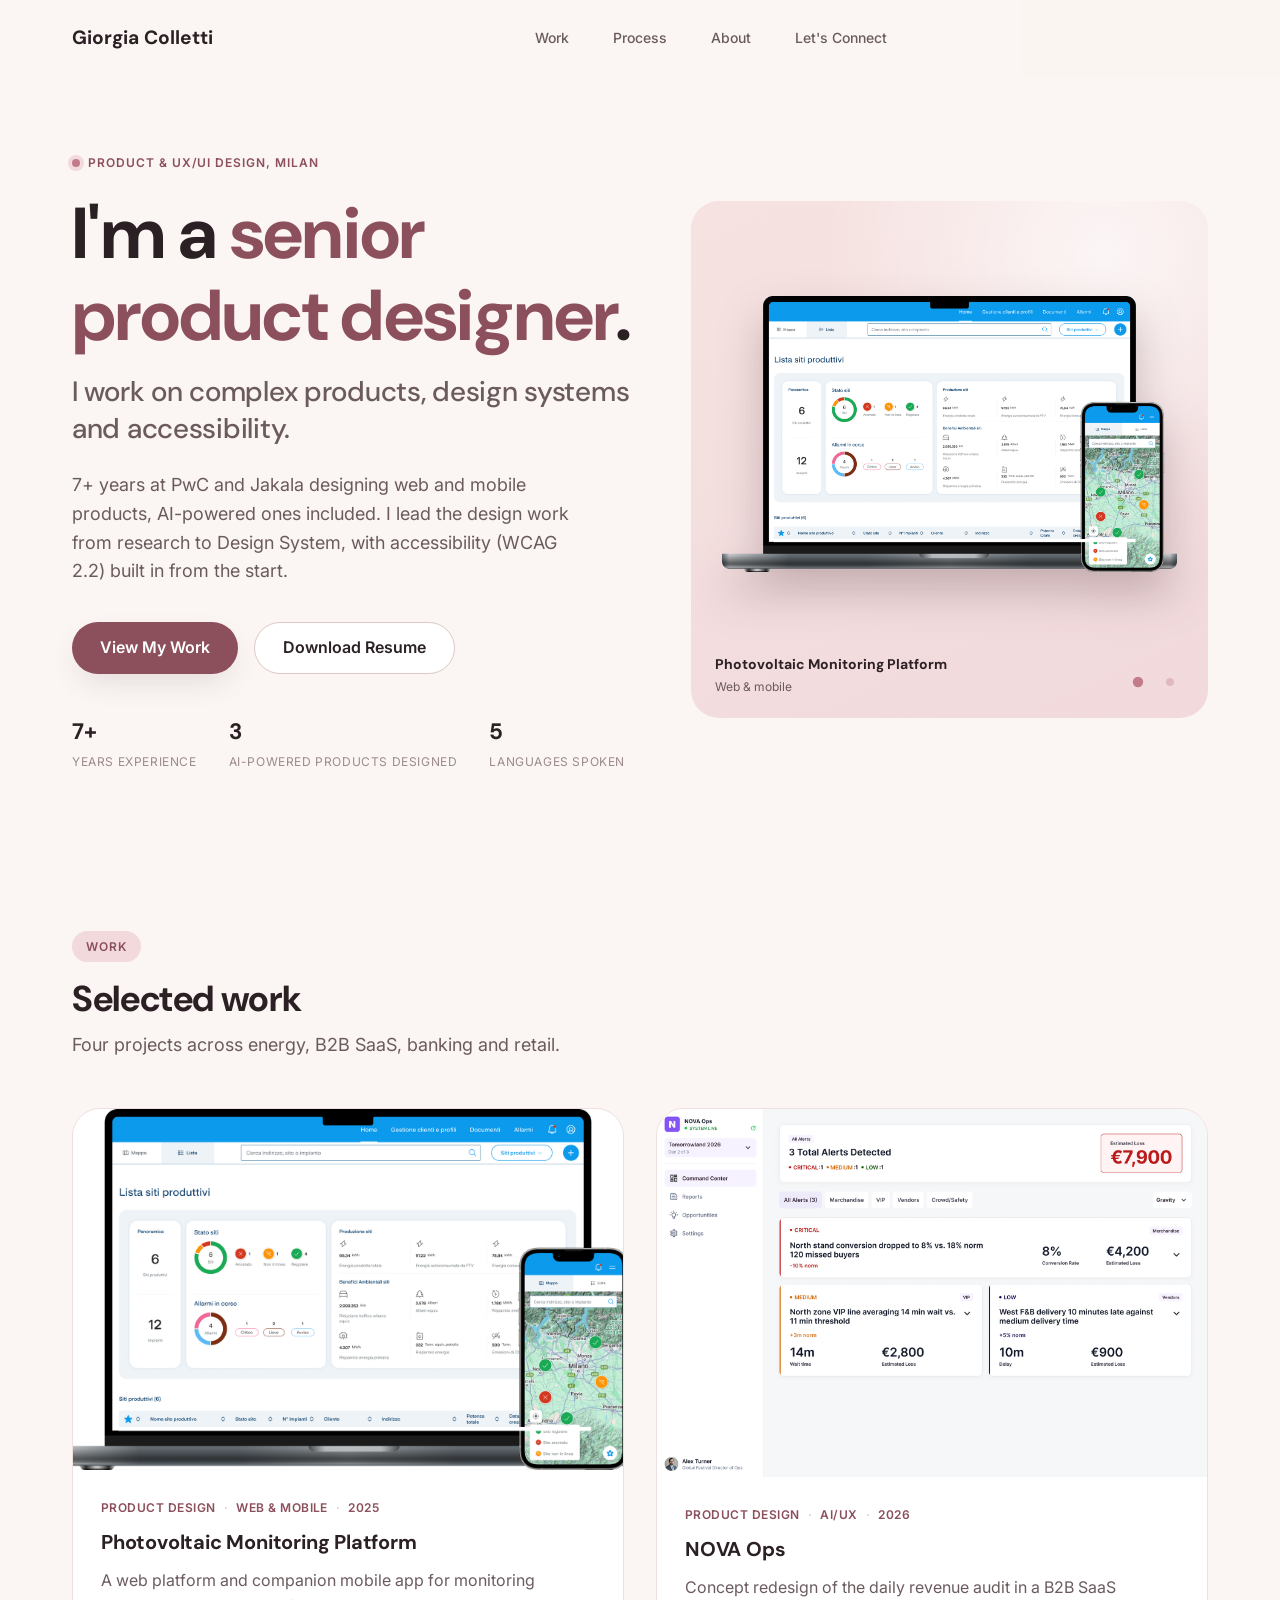
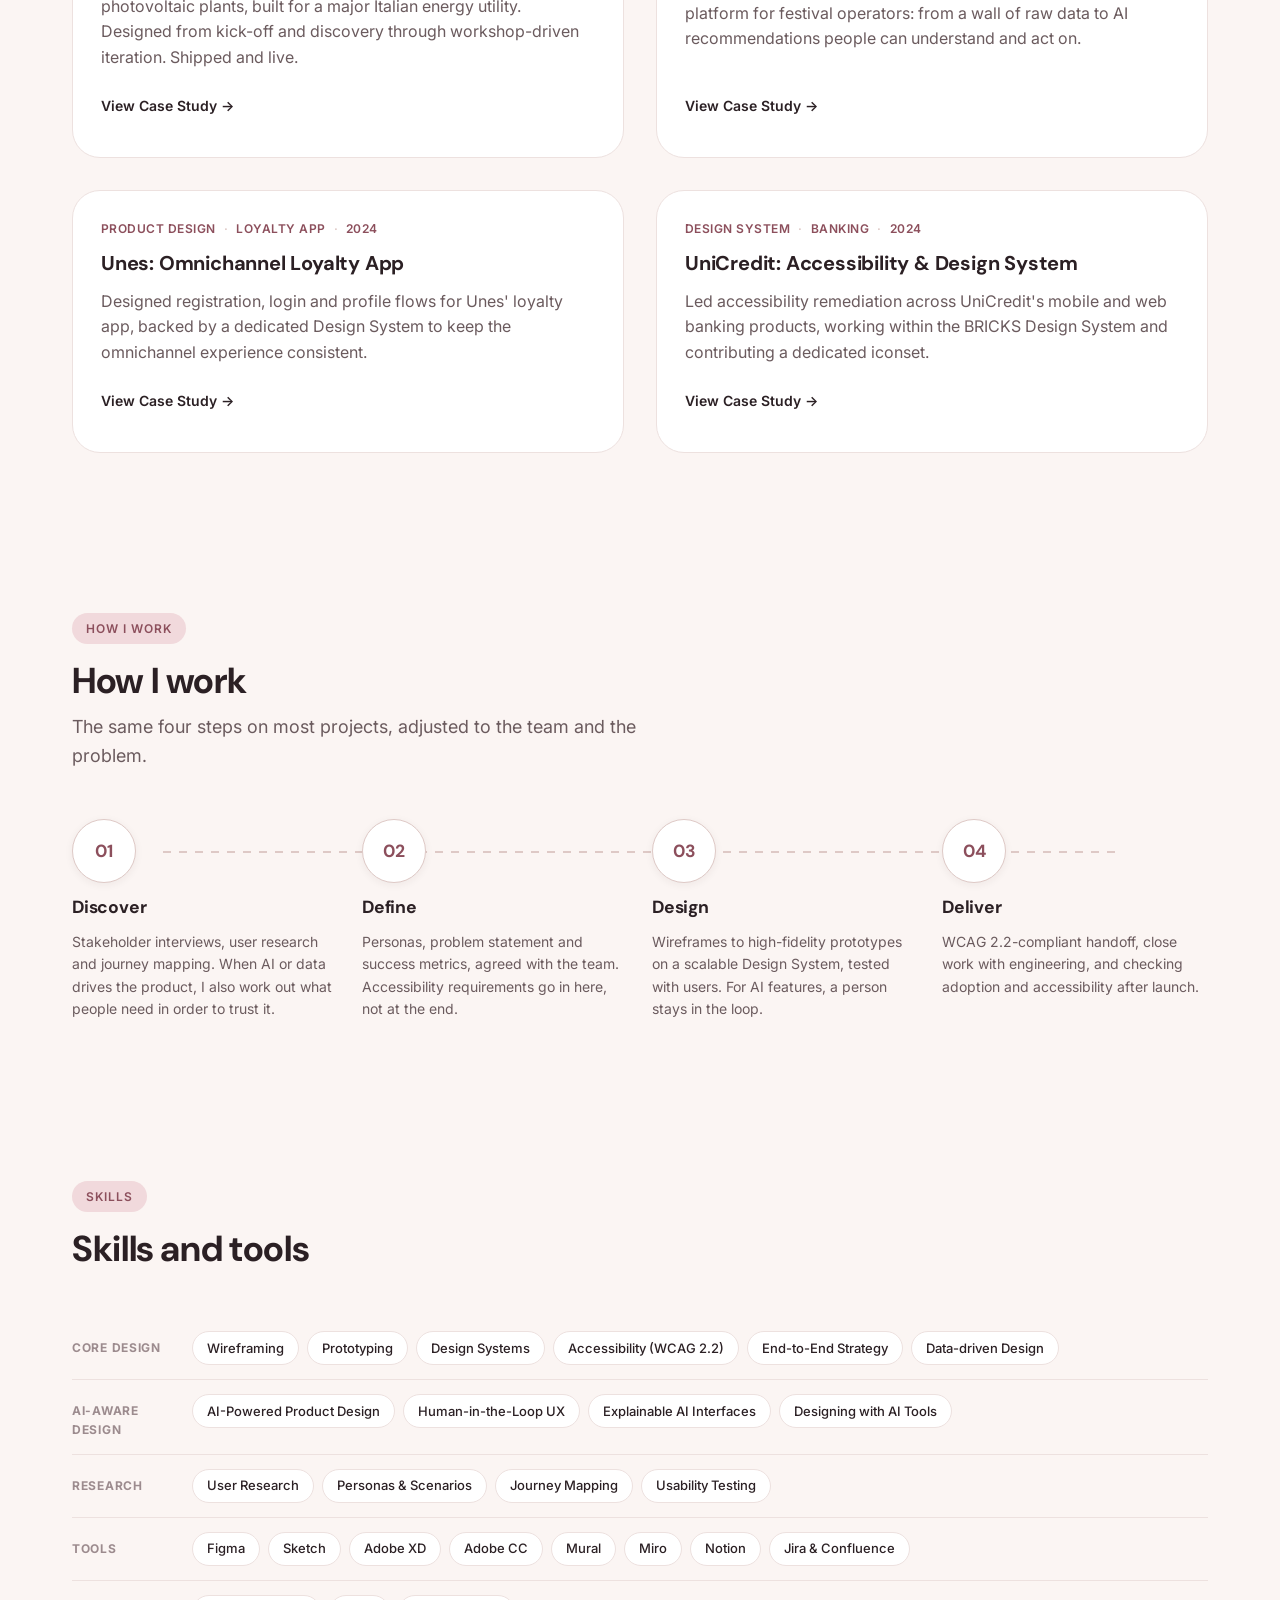
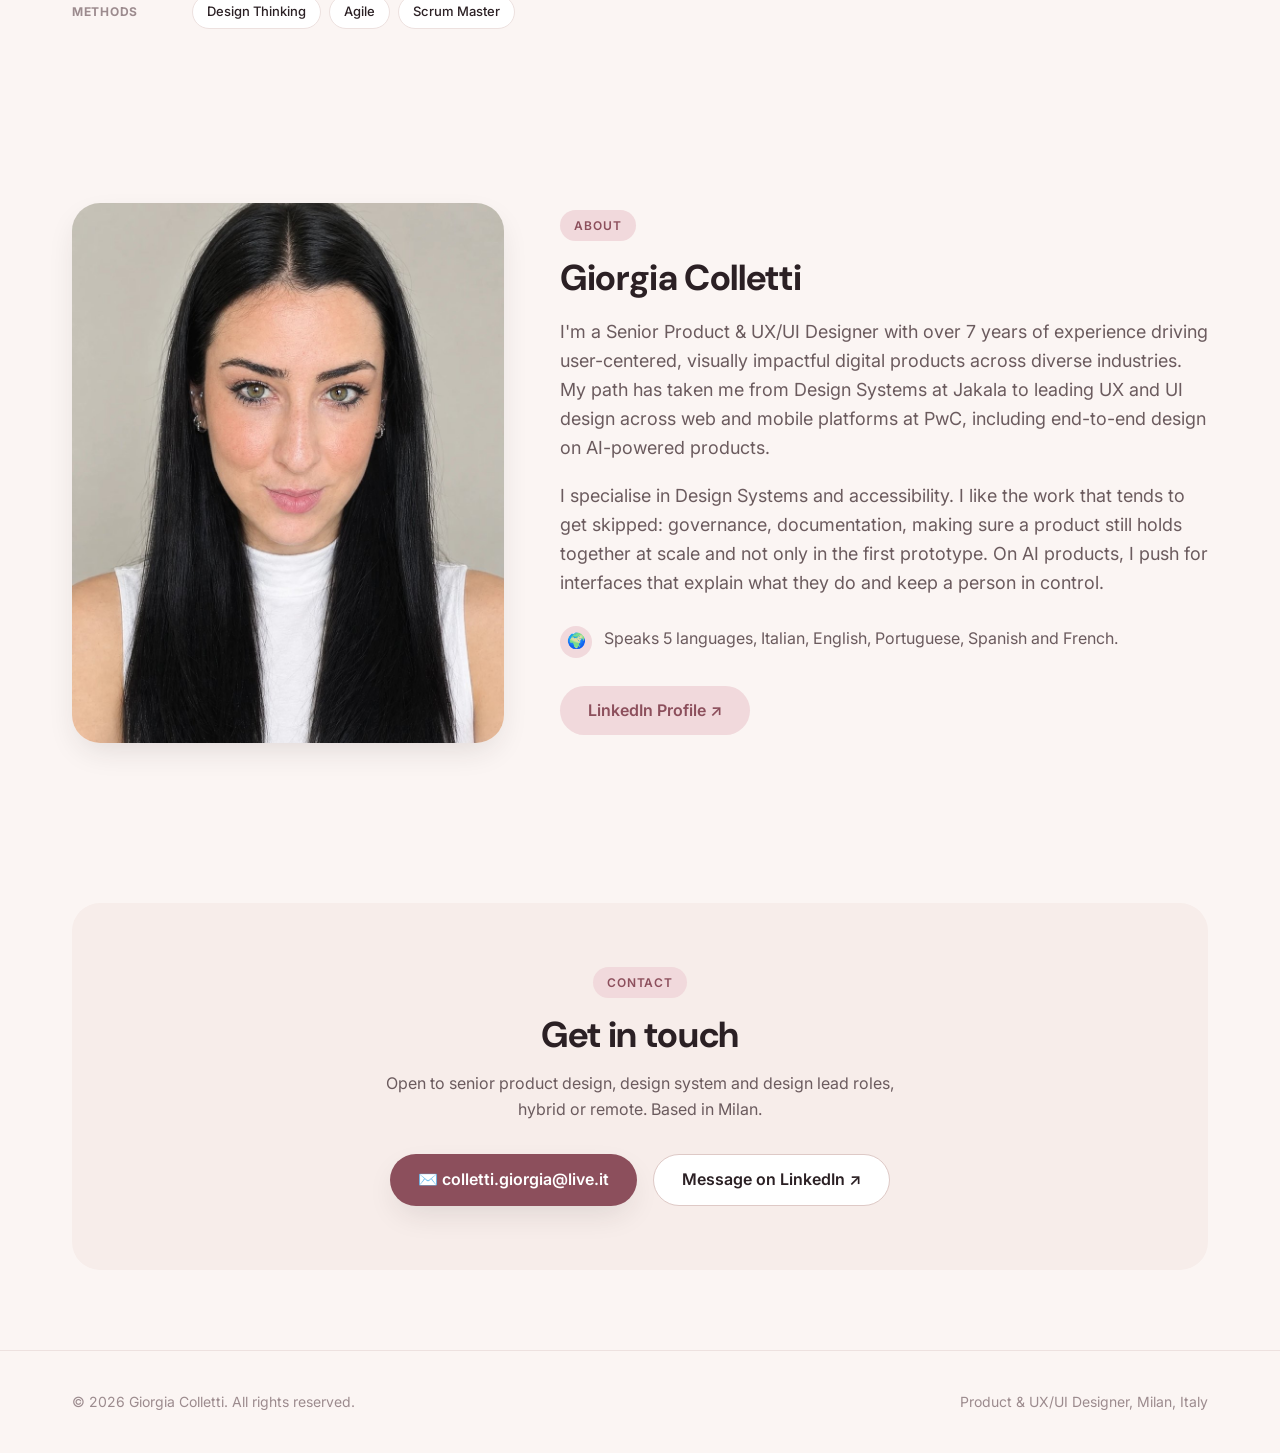
==== index.html @ 4700d720 "Hero: rotate between Photovoltaic and NOVA Ops as a crossfade carousel One project per slide with na" ====
<!doctype html>
<html lang="en">
<head>
<meta charset="UTF-8">
<meta name="viewport" content="width=device-width, initial-scale=1.0">
<title>Giorgia Colletti — Senior Product &amp; UX/UI Designer</title>
<meta name="description" content="Giorgia Colletti, Senior Product &amp; UX/UI Designer with 7+ years designing human-centered digital products at PwC and Jakala, from Design Systems and WCAG 2.2 accessibility to AI-powered product experiences.">
<link rel="preconnect" href="https://fonts.googleapis.com">
<link rel="preconnect" href="https://fonts.gstatic.com" crossorigin>
<link href="https://fonts.googleapis.com/css2?family=DM+Sans:wght@500;700;800&family=Inter:wght@400;500;600;700&display=swap" rel="stylesheet">
<link rel="stylesheet" href="css/styles.css">
</head>
<body>

<!-- ==========================================================================
     NAVIGATION
     ========================================================================== -->
<header class="navbar" id="navbar">
  <div class="container navbar-inner">
    <a href="#home" class="logo">
      Giorgia Colletti
    </a>

    <nav class="nav-links" id="navLinks">
      <a href="#work">Work</a>
      <a href="#process">Process</a>
      <a href="#about">About</a>
      <a href="#contact">Let's Connect</a>
    </nav>

    <div class="nav-actions">
      <button class="nav-toggle" id="navToggle" aria-label="Toggle menu" aria-expanded="false" aria-controls="navLinks">
        <span></span>
      </button>
    </div>
  </div>
</header>

<main id="home">

  <!-- ==========================================================================
       HERO
       ========================================================================== -->
  <section class="hero">
    <div class="container hero-grid">
      <div class="hero-copy reveal">
        <div class="hero-eyebrow"><span class="dot"></span> Product &amp; UX/UI Design, Milan</div>
        <h1>I'm a <em>senior product designer</em>.<span class="hero-h1-sub">I work on complex products, design systems and accessibility.</span></h1>
        <p class="hero-subtitle">
          7+ years at PwC and Jakala designing web and mobile products, AI-powered ones
          included. I lead the design work from research to Design System, with accessibility
          (WCAG 2.2) built in from the start.
        </p>
        <div class="hero-ctas">
          <a href="#work" class="btn btn-primary">View My Work</a>
          <a href="assets/Giorgia-Colletti-Resume.pdf" class="btn btn-secondary" id="resumeLink" download>Download Resume</a>
        </div>
        <div class="hero-meta">
          <div><strong>7+</strong><span>Years Experience</span></div>
          <div><strong>3</strong><span>AI-Powered Products Designed</span></div>
          <div><strong>5</strong><span>Languages Spoken</span></div>
        </div>
      </div>

      <div class="hero-visual reveal">
        <div class="hero-panel" id="heroCarousel" aria-roledescription="carousel" aria-label="Selected projects">
          <a class="hero-slide is-active" href="work/photovoltaic-monitoring-platform.html" aria-label="Photovoltaic Monitoring Platform, view case study">
            <img class="hero-shot-pv" src="assets/img/photovoltaic-platform-cover.png" alt="Photovoltaic Monitoring Platform on laptop and phone">
            <span class="hero-slide-label"><strong>Photovoltaic Monitoring Platform</strong> Web &amp; mobile</span>
          </a>
          <a class="hero-slide" href="work/nova-ops.html" aria-label="NOVA Ops, view case study">
            <figure class="hero-shot">
              <div class="shot-bar"><i></i><i></i><i></i></div>
              <img src="assets/img/nova-command-center.png" alt="NOVA Ops Command Center screen">
            </figure>
            <span class="hero-slide-label"><strong>NOVA Ops</strong> AI/UX concept</span>
          </a>
          <div class="hero-dots" role="tablist" aria-label="Choose project">
            <button type="button" class="is-active" aria-label="Show Photovoltaic Monitoring Platform"></button>
            <button type="button" aria-label="Show NOVA Ops"></button>
          </div>
        </div>
      </div>
    </div>
  </section>

  <!-- ==========================================================================
       SELECTED WORK
       ========================================================================== -->
  <section id="work">
    <div class="container">
      <div class="section-head reveal">
        <div class="eyebrow">Work</div>
        <h2>Selected work</h2>
        <p>Four projects across energy, B2B SaaS, banking and retail.</p>
      </div>

      <div class="work-grid">

        <article class="work-card reveal">
          <div class="work-thumb">
            <img src="assets/img/photovoltaic-platform-cover.png" alt="Photovoltaic Monitoring Platform shown on desktop and mobile" style="width:100%;height:100%;object-fit:cover;">
          </div>
          <div class="work-body">
            <div class="work-tags"><span>Product Design</span><span>Web &amp; Mobile</span><span>2025</span></div>
            <h3>Photovoltaic Monitoring Platform</h3>
            <p class="work-desc">A web platform and companion mobile app for monitoring photovoltaic plants, built for a major Italian energy utility. Designed from kick-off and discovery through workshop-driven iteration. Shipped and live.</p>
            <a href="work/photovoltaic-monitoring-platform.html" class="work-link">View Case Study →</a>
          </div>
        </article>

        <article class="work-card reveal">
          <div class="work-thumb">
            <img src="assets/img/nova-command-center.png" alt="NOVA Ops Command Center screen showing prioritized alerts and today's estimated loss" style="width:100%;height:100%;object-fit:cover;">
          </div>
          <div class="work-body">
            <div class="work-tags"><span>Product Design</span><span>AI/UX</span><span>2026</span></div>
            <h3>NOVA Ops</h3>
            <p class="work-desc">Concept redesign of the daily revenue audit in a B2B SaaS platform for festival operators: from a wall of raw data to AI recommendations people can understand and act on.</p>
            <a href="work/nova-ops.html" class="work-link">View Case Study →</a>
          </div>
        </article>

        <article class="work-card reveal">
          <div class="work-body">
            <div class="work-tags"><span>Product Design</span><span>Loyalty App</span><span>2024</span></div>
            <h3>Unes: Omnichannel Loyalty App</h3>
            <p class="work-desc">Designed registration, login and profile flows for Unes' loyalty app, backed by a dedicated Design System to keep the omnichannel experience consistent.</p>
            <a href="work/unes-loyalty.html" class="work-link">View Case Study →</a>
          </div>
        </article>

        <article class="work-card reveal">
          <div class="work-body">
            <div class="work-tags"><span>Design System</span><span>Banking</span><span>2024</span></div>
            <h3>UniCredit: Accessibility &amp; Design System</h3>
            <p class="work-desc">Led accessibility remediation across UniCredit's mobile and web banking products, working within the BRICKS Design System and contributing a dedicated iconset.</p>
            <a href="work/unicredit-accessibility.html" class="work-link">View Case Study →</a>
          </div>
        </article>

      </div>
    </div>
  </section>

  <!-- ==========================================================================
       DESIGN PROCESS
       ========================================================================== -->
  <section id="process">
    <div class="container">
      <div class="section-head reveal">
        <div class="eyebrow">How I Work</div>
        <h2>How I work</h2>
        <p>The same four steps on most projects, adjusted to the team and the problem.</p>
      </div>

      <div class="process-track">
        <div class="process-step reveal">
          <div class="process-icon">01</div>
          <h3>Discover</h3>
          <p>Stakeholder interviews, user research and journey mapping. When AI or data drives the product, I also work out what people need in order to trust it.</p>
        </div>
        <div class="process-step reveal">
          <div class="process-icon">02</div>
          <h3>Define</h3>
          <p>Personas, problem statement and success metrics, agreed with the team. Accessibility requirements go in here, not at the end.</p>
        </div>
        <div class="process-step reveal">
          <div class="process-icon">03</div>
          <h3>Design</h3>
          <p>Wireframes to high-fidelity prototypes on a scalable Design System, tested with users. For AI features, a person stays in the loop.</p>
        </div>
        <div class="process-step reveal">
          <div class="process-icon">04</div>
          <h3>Deliver</h3>
          <p>WCAG 2.2-compliant handoff, close work with engineering, and checking adoption and accessibility after launch.</p>
        </div>
      </div>
    </div>
  </section>

  <!-- ==========================================================================
       SKILLS & TOOLS
       ========================================================================== -->
  <section id="skills">
    <div class="container">
      <div class="section-head reveal">
        <div class="eyebrow">Skills</div>
        <h2>Skills and tools</h2>
      </div>

      <div class="skills-groups reveal">
        <div class="skills-row">
          <div class="skills-group-label">Core Design</div>
          <div class="chip-row">
            <span class="chip">Wireframing</span>
            <span class="chip">Prototyping</span>
            <span class="chip">Design Systems</span>
            <span class="chip">Accessibility (WCAG 2.2)</span>
            <span class="chip">End-to-End Strategy</span>
            <span class="chip">Data-driven Design</span>
          </div>
        </div>
        <div class="skills-row">
          <div class="skills-group-label">AI-Aware Design</div>
          <div class="chip-row">
            <span class="chip">AI-Powered Product Design</span>
            <span class="chip">Human-in-the-Loop UX</span>
            <span class="chip">Explainable AI Interfaces</span>
            <span class="chip">Designing with AI Tools</span>
          </div>
        </div>
        <div class="skills-row">
          <div class="skills-group-label">Research</div>
          <div class="chip-row">
            <span class="chip">User Research</span>
            <span class="chip">Personas &amp; Scenarios</span>
            <span class="chip">Journey Mapping</span>
            <span class="chip">Usability Testing</span>
          </div>
        </div>
        <div class="skills-row">
          <div class="skills-group-label">Tools</div>
          <div class="chip-row">
            <span class="chip">Figma</span>
            <span class="chip">Sketch</span>
            <span class="chip">Adobe XD</span>
            <span class="chip">Adobe CC</span>
            <span class="chip">Mural</span>
            <span class="chip">Miro</span>
            <span class="chip">Notion</span>
            <span class="chip">Jira &amp; Confluence</span>
          </div>
        </div>
        <div class="skills-row">
          <div class="skills-group-label">Methods</div>
          <div class="chip-row">
            <span class="chip">Design Thinking</span>
            <span class="chip">Agile</span>
            <span class="chip">Scrum Master</span>
          </div>
        </div>
      </div>
    </div>
  </section>

  <!-- ==========================================================================
       ABOUT
       ========================================================================== -->
  <section id="about">
    <div class="container about-grid">
      <div class="about-photo reveal">
        <img src="assets/img/giorgia-colletti.jpg" alt="Portrait of Giorgia Colletti" loading="lazy">
      </div>

      <div class="about-bio reveal">
        <div class="eyebrow">About</div>
        <h2 style="font-size: var(--fs-h2); margin-bottom: 20px;">Giorgia Colletti</h2>
        <p>
          I'm a Senior Product &amp; UX/UI Designer with over 7 years of experience driving
          user-centered, visually impactful digital products across diverse industries.
          My path has taken me from Design Systems at Jakala to leading UX and UI design
          across web and mobile platforms at PwC, including end-to-end design on AI-powered
          products.
        </p>
        <p>
          I specialise in Design Systems and accessibility. I like the work that tends to get
          skipped: governance, documentation, making sure a product still holds together at
          scale and not only in the first prototype. On AI products, I push for interfaces
          that explain what they do and keep a person in control.
        </p>

        <div class="fun-facts">
          <div class="fun-fact">
            <span class="fact-icon">🌍</span>
            <span>Speaks 5 languages, Italian, English, Portuguese, Spanish and French.</span>
          </div>
        </div>

        <div class="about-links">
          <a href="https://www.linkedin.com/in/giorgiacolletti/" target="_blank" rel="noopener" class="btn btn-ghost">LinkedIn Profile ↗</a>
        </div>
      </div>
    </div>
  </section>

  <!-- ==========================================================================
       CONTACT
       ========================================================================== -->
  <section id="contact">
    <div class="container">
      <div class="contact-section reveal">
        <div class="contact-grid is-single">
          <div class="contact-info">
            <div class="eyebrow">Contact</div>
            <h2>Get in touch</h2>
            <p>Open to senior product design, design system and design lead roles, hybrid or remote. Based in Milan.</p>

            <div class="contact-ctas">
              <a href="mailto:colletti.giorgia@live.it" class="btn btn-primary">✉️ colletti.giorgia@live.it</a>
              <a href="https://www.linkedin.com/in/giorgiacolletti/" target="_blank" rel="noopener" class="btn btn-secondary">Message on LinkedIn ↗</a>
            </div>
          </div>
        </div>
      </div>
    </div>
  </section>

</main>

<footer>
  <div class="container footer-inner">
    <span>© <span id="year"></span> Giorgia Colletti. All rights reserved.</span>
    <span>Product &amp; UX/UI Designer, Milan, Italy</span>
  </div>
</footer>

<script src="js/main.js"></script>
</body>
</html>
---- css/styles.css ----
/* ==========================================================================
   Giorgia Colletti — Portfolio
   Design tokens
   ========================================================================== */

:root {
  /* Color — soft, calm, pink-leaning palette */
  --color-bg: #FBF5F3;
  --color-surface: #FFFFFF;
  --color-surface-alt: #F7EDEA;

  --color-primary: #C17B89;        /* dusty rose — main accent */
  --color-primary-dark: #8C4F5C;   /* deep mauve — hover/active */
  --color-primary-light: #F1D9DC;  /* pale pink — badges/backgrounds */
  --color-accent: #E8B4B8;         /* soft pink — blobs/gradients */
  --color-accent-soft: #F6E3E1;

  --color-ink: #2B2024;            /* warm near-black — headings/body */
  --color-ink-soft: #6B5B5E;       /* secondary text */
  --color-ink-faint: #9C8B8E;      /* tertiary text / placeholders */

  --color-border: #EDE1DF;
  --color-border-strong: #DEC9C6;

  /* Typography */
  --font-heading: 'DM Sans', 'Inter', sans-serif;
  --font-body: 'Inter', sans-serif;

  --fs-display: clamp(2.75rem, 5vw + 1rem, 4.5rem);
  --fs-h1: clamp(2.25rem, 3.5vw + 1rem, 3rem);
  --fs-h2: clamp(1.75rem, 2.5vw + 1rem, 2.25rem);
  --fs-h3: 1.25rem;
  --fs-body-lg: 1.125rem;
  --fs-body: 1rem;
  --fs-sm: 0.875rem;
  --fs-xs: 0.75rem;

  /* Radius */
  --radius-sm: 12px;
  --radius-md: 20px;
  --radius-lg: 28px;
  --radius-pill: 999px;

  /* Shadow */
  --shadow-sm: 0 2px 8px rgba(43, 32, 36, 0.06);
  --shadow-md: 0 12px 32px -8px rgba(43, 32, 36, 0.14);
  --shadow-lg: 0 24px 60px -16px rgba(43, 32, 36, 0.20);

  /* Spacing */
  --section-gap: 80px;
  --section-gap-mobile: 56px;
  --container-width: 1200px;
  --container-pad: 32px;

  /* Motion */
  --ease: cubic-bezier(0.22, 1, 0.36, 1);
  --transition-fast: 180ms var(--ease);
  --transition-base: 320ms var(--ease);
}

@media (max-width: 640px) {
  :root {
    --container-pad: 20px;
  }
}

/* ==========================================================================
   Reset
   ========================================================================== */

*, *::before, *::after { box-sizing: border-box; }

html {
  -webkit-text-size-adjust: 100%;
}

body {
  margin: 0;
  background: var(--color-bg);
  color: var(--color-ink);
  font-family: var(--font-body);
  font-size: var(--fs-body);
  line-height: 1.6;
  -webkit-font-smoothing: antialiased;
}

img, svg { display: block; max-width: 100%; }

a { color: inherit; text-decoration: none; }

button { font: inherit; cursor: pointer; border: none; background: none; color: inherit; }

ul { list-style: none; margin: 0; padding: 0; }

h1, h2, h3, h4 {
  font-family: var(--font-heading);
  font-weight: 700;
  line-height: 1.15;
  margin: 0;
  letter-spacing: -0.01em;
}

p { margin: 0; }

input, textarea, select {
  font: inherit;
  color: inherit;
}

:focus-visible {
  outline: 2px solid var(--color-primary-dark);
  outline-offset: 3px;
  border-radius: 4px;
}

/* ==========================================================================
   Layout utilities
   ========================================================================== */

.container {
  width: 100%;
  max-width: var(--container-width);
  margin-inline: auto;
  padding-inline: var(--container-pad);
}

section {
  padding-block: var(--section-gap);
}

@media (max-width: 768px) {
  section { padding-block: var(--section-gap-mobile); }
}

.section-head {
  max-width: 640px;
  margin-bottom: 48px;
}

.eyebrow {
  display: inline-flex;
  align-items: center;
  gap: 8px;
  font-size: var(--fs-xs);
  font-weight: 600;
  letter-spacing: 0.08em;
  text-transform: uppercase;
  color: var(--color-primary-dark);
  background: var(--color-primary-light);
  padding: 6px 14px;
  border-radius: var(--radius-pill);
  margin-bottom: 16px;
}

.section-head h2 {
  font-size: var(--fs-h2);
  margin-bottom: 12px;
}

.section-head p {
  color: var(--color-ink-soft);
  font-size: var(--fs-body-lg);
}

/* Buttons */

.btn {
  display: inline-flex;
  align-items: center;
  justify-content: center;
  gap: 8px;
  min-height: 44px;
  padding: 12px 28px;
  border-radius: var(--radius-pill);
  font-weight: 600;
  font-size: var(--fs-body);
  transition: transform var(--transition-fast), box-shadow var(--transition-fast), background var(--transition-fast), color var(--transition-fast);
  white-space: nowrap;
}

.btn-primary {
  background: var(--color-primary-dark);
  color: #fff;
  box-shadow: var(--shadow-md);
}

.btn-primary:hover { transform: translateY(-2px); box-shadow: var(--shadow-lg); }

.btn-secondary {
  background: var(--color-surface);
  color: var(--color-ink);
  border: 1.5px solid var(--color-border-strong);
}

.btn-secondary:hover {
  border-color: var(--color-primary-dark);
  color: var(--color-primary-dark);
  transform: translateY(-2px);
}

.btn-ghost {
  background: var(--color-primary-light);
  color: var(--color-primary-dark);
}

.btn-ghost:hover { background: var(--color-accent); }

/* Reveal-on-scroll */

.reveal {
  opacity: 0;
  transform: translateY(24px);
  transition: opacity 700ms var(--ease), transform 700ms var(--ease);
}

.reveal.is-visible {
  opacity: 1;
  transform: translateY(0);
}

@media (prefers-reduced-motion: reduce) {
  .reveal { opacity: 1; transform: none; transition: none; }
  html { scroll-behavior: auto; }
}

/* Placeholder graphic block (stand-in for real photos/screenshots) */

.placeholder {
  position: relative;
  display: flex;
  flex-direction: column;
  align-items: center;
  justify-content: center;
  gap: 8px;
  background:
    repeating-linear-gradient(135deg, rgba(140, 79, 92, 0.06) 0 2px, transparent 2px 12px),
    linear-gradient(155deg, var(--color-accent-soft), var(--color-primary-light));
  border: 1.5px dashed var(--color-border-strong);
  color: var(--color-primary-dark);
  text-align: center;
  overflow: hidden;
}

.placeholder .placeholder-icon { font-size: 1.75rem; opacity: 0.7; }

.placeholder .placeholder-label {
  font-size: var(--fs-xs);
  font-weight: 600;
  letter-spacing: 0.03em;
  max-width: 80%;
}

/* ==========================================================================
   Navbar
   ========================================================================== */

.navbar {
  position: sticky;
  top: 0;
  z-index: 100;
  background: rgba(251, 245, 243, 0.7);
  border-bottom: 1px solid transparent;
  transition: background var(--transition-base), border-color var(--transition-base), box-shadow var(--transition-base);
}

.navbar.is-scrolled {
  background: rgba(251, 245, 243, 0.82);
  backdrop-filter: blur(14px) saturate(140%);
  -webkit-backdrop-filter: blur(14px) saturate(140%);
  border-bottom-color: var(--color-border);
  box-shadow: var(--shadow-sm);
}

.navbar-inner {
  display: flex;
  align-items: center;
  justify-content: space-between;
  height: 76px;
}

.logo {
  display: flex;
  align-items: center;
  font-family: var(--font-heading);
  font-weight: 700;
  font-size: 1.2rem;
  color: var(--color-ink);
}

.nav-links {
  display: flex;
  align-items: center;
  gap: 40px;
}

.nav-links a {
  font-size: var(--fs-sm);
  font-weight: 500;
  color: var(--color-ink-soft);
  position: relative;
  padding: 10px 2px;
  transition: color var(--transition-fast);
}

.nav-links a:hover { color: var(--color-ink); }

.nav-links a::after {
  content: '';
  position: absolute;
  left: 0; right: 0; bottom: 4px;
  height: 2px;
  background: var(--color-primary-dark);
  transform: scaleX(0);
  transform-origin: left;
  transition: transform var(--transition-fast);
}

.nav-links a:hover::after { transform: scaleX(1); }

.nav-links a.is-active { color: var(--color-ink); }
.nav-links a.is-active::after { transform: scaleX(1); }

.nav-actions { display: flex; align-items: center; gap: 20px; }

.nav-toggle {
  display: none;
  width: 44px;
  height: 44px;
  align-items: center;
  justify-content: center;
  border-radius: var(--radius-sm);
}

.nav-toggle span,
.nav-toggle span::before,
.nav-toggle span::after {
  content: '';
  display: block;
  width: 20px;
  height: 2px;
  background: var(--color-ink);
  position: relative;
  transition: transform var(--transition-fast), opacity var(--transition-fast);
}

.nav-toggle span::before { position: absolute; top: -6px; }
.nav-toggle span::after { position: absolute; top: 6px; }

.nav-toggle.is-active span { background: transparent; }
.nav-toggle.is-active span::before { transform: translateY(6px) rotate(45deg); }
.nav-toggle.is-active span::after { transform: translateY(-6px) rotate(-45deg); }

@media (max-width: 860px) {
  .nav-links {
    position: fixed;
    inset: 76px 0 0 0;
    background: var(--color-bg);
    flex-direction: column;
    justify-content: flex-start;
    padding: 32px var(--container-pad);
    gap: 8px;
    transform: translateY(-8px);
    opacity: 0;
    pointer-events: none;
    transition: opacity var(--transition-base), transform var(--transition-base);
  }
  .nav-links.is-open {
    opacity: 1;
    transform: translateY(0);
    pointer-events: auto;
  }
  .nav-links a { width: 100%; padding: 14px 4px; font-size: 1.05rem; border-bottom: 1px solid var(--color-border); }
  .nav-toggle { display: flex; }
}

/* ==========================================================================
   Hero
   ========================================================================== */

.hero {
  padding-top: 72px;
  overflow: hidden;
}

.hero-grid {
  display: grid;
  grid-template-columns: 1.05fr 0.95fr;
  gap: 48px;
  align-items: center;
}

.hero-eyebrow {
  display: inline-flex;
  align-items: center;
  gap: 8px;
  font-size: var(--fs-xs);
  font-weight: 600;
  letter-spacing: 0.08em;
  text-transform: uppercase;
  color: var(--color-primary-dark);
  margin-bottom: 20px;
}

.hero-eyebrow .dot {
  width: 8px; height: 8px; border-radius: 50%;
  background: var(--color-primary);
  box-shadow: 0 0 0 4px var(--color-primary-light);
}

.hero h1 {
  font-size: var(--fs-display);
  color: var(--color-ink);
  margin-bottom: 24px;
}

.hero h1 .hero-h1-sub {
  display: block;
  margin-top: 16px;
  font-size: clamp(1.25rem, 1.6vw + 0.6rem, 1.75rem);
  font-weight: 500;
  line-height: 1.3;
  letter-spacing: -0.01em;
  color: var(--color-ink-soft);
}

.hero h1 em {
  font-style: normal;
  color: var(--color-primary-dark);
  position: relative;
}

.hero-subtitle {
  font-size: var(--fs-body-lg);
  color: var(--color-ink-soft);
  max-width: 520px;
  margin-bottom: 36px;
}

.hero-ctas { display: flex; flex-wrap: wrap; gap: 16px; margin-bottom: 40px; }

.hero-meta {
  display: flex;
  gap: 32px;
  flex-wrap: wrap;
}

.hero-meta div { display: flex; flex-direction: column; gap: 2px; }

.hero-meta strong { font-family: var(--font-heading); font-size: 1.4rem; color: var(--color-ink); }
.hero-meta span { font-size: var(--fs-xs); color: var(--color-ink-faint); text-transform: uppercase; letter-spacing: 0.05em; }

/* Hero visual */

.hero-visual { position: relative; }

.hero-panel {
  position: relative;
  aspect-ratio: 1 / 1;
  border-radius: 28px;
  overflow: hidden;
  background:
    radial-gradient(circle at 80% 10%, rgba(255, 255, 255, 0.7) 0%, transparent 45%),
    linear-gradient(155deg, var(--color-accent-soft), var(--color-primary-light));
}

.hero-slide {
  position: absolute;
  inset: 0;
  display: flex;
  align-items: center;
  justify-content: center;
  padding: 7% 6% 17%;
  opacity: 0;
  visibility: hidden;
  transform: translateY(10px) scale(0.985);
  transition: opacity 700ms var(--ease), transform 700ms var(--ease), visibility 0s linear 700ms;
}

.hero-slide.is-active {
  opacity: 1;
  visibility: visible;
  transform: none;
  transition-delay: 0s;
}

.hero-shot {
  margin: 0;
  width: 88%;
  background: var(--color-surface);
  overflow: hidden;
  border-radius: 14px;
  box-shadow: 0 24px 48px -16px rgba(60, 30, 40, 0.28), 0 2px 6px rgba(60, 30, 40, 0.08);
}

.hero-shot img { display: block; width: 100%; height: auto; }

.shot-bar {
  display: flex;
  gap: 6px;
  padding: 9px 12px;
  background: #f1ecea;
  border-bottom: 1px solid var(--color-border);
}

.shot-bar i { width: 8px; height: 8px; border-radius: 50%; background: #d9cfcc; }

.hero-shot-pv {
  width: 100%;
  height: auto;
  filter: drop-shadow(0 22px 22px rgba(60, 30, 40, 0.25));
}

.hero-slide-label {
  position: absolute;
  left: 24px;
  bottom: 22px;
  display: flex;
  flex-direction: column;
  gap: 2px;
  font-size: var(--fs-xs);
  color: var(--color-ink-soft);
}

.hero-slide-label strong {
  font-family: var(--font-heading);
  font-size: var(--fs-sm);
  color: var(--color-ink);
}

.hero-dots {
  position: absolute;
  right: 24px;
  bottom: 22px;
  display: flex;
  gap: 4px;
  z-index: 2;
}

.hero-dots button {
  position: relative;
  width: 28px;
  height: 28px;
  border: 0;
  background: transparent;
  cursor: pointer;
}

.hero-dots button::after {
  content: '';
  position: absolute;
  inset: 10px;
  border-radius: 50%;
  background: var(--color-primary);
  opacity: 0.35;
  transition: opacity var(--transition-fast), transform var(--transition-fast);
}

.hero-dots button.is-active::after { opacity: 1; transform: scale(1.3); }

@media (prefers-reduced-motion: reduce) {
  .hero-slide { transition: none; transform: none; }
}

@media (max-width: 960px) {
  .hero-grid { grid-template-columns: 1fr; }
  .hero-visual { margin-top: 24px; }
  .hero-panel { aspect-ratio: 1.1 / 1; }
}

@media (max-width: 520px) {
  .hero-ctas .btn { width: 100%; }
}

/* ==========================================================================
   Selected Work
   ========================================================================== */

.work-grid {
  display: grid;
  grid-template-columns: repeat(2, 1fr);
  gap: 32px;
}

.work-card {
  background: var(--color-surface);
  border: 1px solid var(--color-border);
  border-radius: var(--radius-lg);
  overflow: hidden;
  transition: transform var(--transition-base), box-shadow var(--transition-base);
  display: flex;
  flex-direction: column;
}

.work-card:hover { transform: translateY(-6px); box-shadow: var(--shadow-lg); }

.work-thumb { aspect-ratio: 16 / 10.5; width: 100%; }

.work-body { padding: 28px; display: flex; flex-direction: column; gap: 14px; flex: 1; }

.work-tags {
  display: flex;
  gap: 8px;
  flex-wrap: wrap;
  font-size: var(--fs-xs);
  font-weight: 600;
  text-transform: uppercase;
  letter-spacing: 0.04em;
  color: var(--color-primary-dark);
}

.work-tags span::after { content: '·'; margin-left: 8px; color: var(--color-border-strong); }
.work-tags span:last-child::after { content: ''; }

.work-card h3 { font-size: var(--fs-h3); }

.work-card p.work-desc { color: var(--color-ink-soft); font-size: var(--fs-body); }

.work-metric {
  display: flex;
  align-items: baseline;
  gap: 8px;
  padding: 12px 16px;
  background: var(--color-surface-alt);
  border-radius: var(--radius-sm);
  font-size: var(--fs-sm);
  color: var(--color-ink-soft);
}

.work-metric strong {
  font-family: var(--font-heading);
  font-size: 1.1rem;
  color: var(--color-primary-dark);
}

.work-metric.is-placeholder {
  border: 1px dashed var(--color-border-strong);
  background: transparent;
  color: var(--color-ink-faint);
  font-style: italic;
}

.work-link {
  display: inline-flex;
  align-items: center;
  gap: 6px;
  min-height: 44px;
  font-weight: 600;
  font-size: var(--fs-sm);
  color: var(--color-ink);
  margin-top: auto;
  transition: gap var(--transition-fast), color var(--transition-fast);
}

.work-link:hover { gap: 10px; color: var(--color-primary-dark); }

@media (max-width: 860px) {
  .work-grid { grid-template-columns: 1fr; }
}

/* ==========================================================================
   Process
   ========================================================================== */

.process-track {
  position: relative;
  display: grid;
  grid-template-columns: repeat(4, 1fr);
  gap: 24px;
}

.process-track::before {
  content: '';
  position: absolute;
  top: 32px;
  left: 8%;
  right: 8%;
  height: 2px;
  background: repeating-linear-gradient(to right, var(--color-border-strong) 0 8px, transparent 8px 16px);
  z-index: 0;
}

.process-step {
  position: relative;
  z-index: 1;
  display: flex;
  flex-direction: column;
  gap: 14px;
}

.process-icon {
  display: grid;
  place-items: center;
  width: 64px;
  height: 64px;
  border-radius: 50%;
  background: var(--color-surface);
  border: 1.5px solid var(--color-border-strong);
  font-family: var(--font-heading);
  font-size: 1.1rem;
  font-weight: 700;
  color: var(--color-primary-dark);
  box-shadow: var(--shadow-sm);
}

.process-step .step-index {
  font-family: var(--font-heading);
  font-size: var(--fs-xs);
  font-weight: 700;
  color: var(--color-primary-dark);
  letter-spacing: 0.08em;
}

.process-step h3 { font-size: 1.1rem; }
.process-step p { color: var(--color-ink-soft); font-size: var(--fs-sm); }

@media (max-width: 860px) {
  .process-track { grid-template-columns: 1fr; gap: 32px; }
  .process-track::before { display: none; }
}

/* ==========================================================================
   Skills
   ========================================================================== */

.skills-groups { display: flex; flex-direction: column; }

.skills-row {
  display: grid;
  grid-template-columns: 100px 1fr;
  gap: 20px;
  align-items: start;
  padding-block: 14px;
  border-bottom: 1px solid var(--color-border);
}

.skills-row:last-child { border-bottom: none; }

.skills-group-label {
  font-size: var(--fs-xs);
  font-weight: 700;
  text-transform: uppercase;
  letter-spacing: 0.06em;
  color: var(--color-ink-faint);
  padding-top: 7px;
}

.chip-row { display: flex; flex-wrap: wrap; gap: 8px; }

.chip {
  display: inline-flex;
  align-items: center;
  min-height: 34px;
  padding: 0 14px;
  border-radius: var(--radius-pill);
  background: var(--color-surface);
  border: 1.5px solid var(--color-border);
  font-size: 0.8125rem;
  font-weight: 500;
  transition: transform var(--transition-fast), border-color var(--transition-fast), background var(--transition-fast);
}

@media (max-width: 640px) {
  .skills-row { grid-template-columns: 1fr; gap: 8px; padding-block: 12px; }
  .skills-group-label { padding-top: 0; }
}

.chip:hover {
  transform: translateY(-2px);
  border-color: var(--color-primary);
  background: var(--color-primary-light);
}

/* ==========================================================================
   About
   ========================================================================== */

.about-grid {
  display: grid;
  grid-template-columns: 0.8fr 1.2fr;
  gap: 56px;
  align-items: center;
}

.about-photo {
  aspect-ratio: 4 / 5;
  border-radius: var(--radius-lg);
  overflow: hidden;
  box-shadow: var(--shadow-md);
}

.about-photo img { width: 100%; height: 100%; object-fit: cover; object-position: center 20%; }

.about-bio p { color: var(--color-ink-soft); font-size: var(--fs-body-lg); margin-bottom: 20px; }

.fun-facts { display: flex; flex-direction: column; gap: 12px; margin: 28px 0; }

.fun-fact {
  display: flex;
  align-items: flex-start;
  gap: 12px;
  font-size: var(--fs-body);
  color: var(--color-ink-soft);
}

.fun-fact .fact-icon {
  flex: none;
  display: grid;
  place-items: center;
  width: 32px; height: 32px;
  border-radius: 50%;
  background: var(--color-primary-light);
  color: var(--color-primary-dark);
  font-size: 0.95rem;
}

.fun-fact.is-placeholder { color: var(--color-ink-faint); font-style: italic; }

.about-links { display: flex; gap: 16px; }

@media (max-width: 860px) {
  .about-grid { grid-template-columns: 1fr; }
  .about-photo { max-width: 320px; margin-inline: auto; }
}

/* ==========================================================================
   Testimonials
   ========================================================================== */

.testimonial-grid {
  display: grid;
  grid-template-columns: repeat(2, 1fr);
  gap: 28px;
}

.testimonial-card {
  background: var(--color-surface);
  border: 1px solid var(--color-border);
  border-radius: var(--radius-lg);
  padding: 32px;
  display: flex;
  flex-direction: column;
  gap: 20px;
}

.testimonial-card.is-placeholder {
  border-style: dashed;
  border-color: var(--color-border-strong);
  background: transparent;
  align-items: flex-start;
  justify-content: center;
  min-height: 220px;
  color: var(--color-ink-faint);
}

.testimonial-quote-mark {
  font-family: var(--font-heading);
  font-size: 2.5rem;
  color: var(--color-primary-light);
  line-height: 1;
}

.testimonial-text { font-size: var(--fs-body-lg); color: var(--color-ink); }

.testimonial-person { display: flex; align-items: center; gap: 12px; }

.testimonial-avatar {
  width: 44px; height: 44px;
  border-radius: 50%;
  flex: none;
}

.testimonial-person strong { display: block; font-size: var(--fs-sm); }
.testimonial-person span { display: block; font-size: var(--fs-xs); color: var(--color-ink-faint); }

@media (max-width: 860px) {
  .testimonial-grid { grid-template-columns: 1fr; }
}

/* ==========================================================================
   Contact
   ========================================================================== */

.contact-section { background: var(--color-surface-alt); border-radius: var(--radius-lg); }

.contact-grid {
  display: grid;
  grid-template-columns: 0.85fr 1.15fr;
  gap: 56px;
  padding: 64px;
}

.contact-grid.is-single {
  grid-template-columns: 1fr;
  max-width: 640px;
  margin-inline: auto;
  text-align: center;
}

.contact-ctas {
  display: flex;
  gap: 16px;
  flex-wrap: wrap;
  justify-content: center;
  margin-top: 8px;
}

.contact-info h2 { font-size: var(--fs-h2); margin-bottom: 16px; }
.contact-info p { color: var(--color-ink-soft); margin-bottom: 32px; }

.contact-direct {
  display: flex;
  align-items: center;
  gap: 12px;
  font-weight: 600;
  font-size: var(--fs-body-lg);
  margin-bottom: 24px;
}

.contact-direct .icon {
  display: grid; place-items: center;
  width: 44px; height: 44px;
  border-radius: 50%;
  background: var(--color-primary-light);
  color: var(--color-primary-dark);
}

.social-links { display: flex; gap: 12px; }

.social-links a {
  display: grid;
  place-items: center;
  width: 44px; height: 44px;
  border-radius: 50%;
  background: var(--color-surface);
  border: 1px solid var(--color-border);
  transition: transform var(--transition-fast), border-color var(--transition-fast);
}

.social-links a:hover { transform: translateY(-2px); border-color: var(--color-primary); }

.form-row { display: grid; grid-template-columns: 1fr 1fr; gap: 16px; margin-bottom: 16px; }

.field { display: flex; flex-direction: column; gap: 8px; margin-bottom: 16px; }

.field label { font-size: var(--fs-sm); font-weight: 600; }

.field input, .field select, .field textarea {
  min-height: 48px;
  padding: 12px 16px;
  border-radius: var(--radius-sm);
  border: 1.5px solid var(--color-border);
  background: var(--color-surface);
  transition: border-color var(--transition-fast);
}

.field textarea { min-height: 120px; resize: vertical; }

.field input:focus, .field select:focus, .field textarea:focus {
  border-color: var(--color-primary-dark);
  outline: none;
}

.form-note {
  font-size: var(--fs-xs);
  color: var(--color-ink-faint);
  margin-top: 12px;
}

@media (max-width: 860px) {
  .contact-grid { grid-template-columns: 1fr; padding: 40px 24px; }
  .form-row { grid-template-columns: 1fr; }
}

/* ==========================================================================
   Footer
   ========================================================================== */

footer {
  padding-block: 40px;
  border-top: 1px solid var(--color-border);
}

.footer-inner {
  display: flex;
  align-items: center;
  justify-content: space-between;
  flex-wrap: wrap;
  gap: 16px;
  font-size: var(--fs-sm);
  color: var(--color-ink-faint);
}

/* ==========================================================================
   Case Study pages
   ========================================================================== */

.case-hero {
  padding-top: 56px;
  padding-bottom: 48px;
}

.back-link {
  display: inline-flex;
  align-items: center;
  gap: 8px;
  font-size: var(--fs-sm);
  font-weight: 600;
  color: var(--color-ink-soft);
  margin-bottom: 32px;
  transition: color var(--transition-fast), gap var(--transition-fast);
}

.back-link:hover { color: var(--color-primary-dark); gap: 12px; }

.case-tags {
  display: flex;
  flex-wrap: wrap;
  gap: 8px;
  font-size: var(--fs-xs);
  font-weight: 600;
  text-transform: uppercase;
  letter-spacing: 0.04em;
  color: var(--color-primary-dark);
  margin-bottom: 20px;
}

.case-tags span::after { content: '·'; margin-left: 8px; color: var(--color-border-strong); }
.case-tags span:last-child::after { content: ''; }

.case-hero h1 {
  font-size: var(--fs-h1);
  max-width: 980px;
  margin-bottom: 20px;
}

.case-subtitle {
  font-size: var(--fs-body-lg);
  color: var(--color-ink-soft);
  max-width: 860px;
  margin-bottom: 36px;
}

.case-meta-row {
  display: flex;
  flex-wrap: wrap;
  gap: 32px;
  padding-top: 28px;
  border-top: 1px solid var(--color-border);
}

.case-meta-row div { display: flex; flex-direction: column; gap: 4px; }

.case-meta-row span.label {
  font-size: var(--fs-xs);
  font-weight: 600;
  text-transform: uppercase;
  letter-spacing: 0.05em;
  color: var(--color-ink-faint);
}

.case-meta-row span.value { font-size: var(--fs-body); font-weight: 600; color: var(--color-ink); }

.case-hero-image {
  width: 100%;
  aspect-ratio: 16 / 8;
  border-radius: var(--radius-lg);
  overflow: hidden;
  margin-bottom: 8px;
}

.case-hero-image img { width: 100%; height: 100%; object-fit: contain; }

.case-hero-image.is-device-demo {
  background: linear-gradient(155deg, var(--color-accent-soft), var(--color-primary-light));
  display: flex;
  align-items: center;
  justify-content: center;
  padding: 32px;
}

.case-hero-image.is-device-demo img {
  width: auto;
  height: 100%;
  object-fit: contain;
  border-radius: var(--radius-md);
  box-shadow: var(--shadow-lg);
}

.case-block { max-width: 960px; }

.case-block.is-wide { max-width: none; }

.case-block h2 {
  font-size: var(--fs-h2);
  margin-bottom: 20px;
}

.case-block h3 {
  font-size: 1.15rem;
  margin-bottom: 10px;
  margin-top: 28px;
}

.case-block p { color: var(--color-ink-soft); font-size: var(--fs-body-lg); margin-bottom: 18px; }

.case-block p:last-child { margin-bottom: 0; }

.case-block ul { margin: 0 0 18px; padding-left: 0; }

.case-block ul li {
  list-style: none;
  position: relative;
  padding-left: 24px;
  color: var(--color-ink-soft);
  font-size: var(--fs-body-lg);
  margin-bottom: 10px;
}

.case-block ul li::before {
  content: '';
  position: absolute;
  left: 0;
  top: 12px;
  width: 6px;
  height: 6px;
  border-radius: 50%;
  background: var(--color-primary);
}

.case-block.alt-bg {
  background: var(--color-surface-alt);
  border-radius: var(--radius-lg);
  padding: 48px;
  max-width: none;
}

@media (max-width: 640px) {
  .case-block.alt-bg { padding: 28px 20px; }
}

.case-quote-grid {
  display: grid;
  grid-template-columns: repeat(3, 1fr);
  gap: 20px;
  margin-top: 12px;
}

.case-quote-card {
  background: var(--color-surface);
  border: 1px solid var(--color-border);
  border-radius: var(--radius-md);
  padding: 20px;
  font-size: var(--fs-sm);
  color: var(--color-ink);
  font-style: italic;
}

@media (max-width: 860px) {
  .case-quote-grid { grid-template-columns: 1fr; }
}

.role-grid {
  display: grid;
  grid-template-columns: repeat(2, 1fr);
  gap: 20px;
  margin: 20px 0;
}

.role-card {
  background: var(--color-surface);
  border: 1px solid var(--color-border);
  border-radius: var(--radius-md);
  padding: 20px;
}

.role-card h4 { font-family: var(--font-heading); font-size: 1rem; margin-bottom: 6px; color: var(--color-ink); }
.role-card p { font-size: var(--fs-sm); margin-bottom: 0; }

@media (max-width: 640px) {
  .role-grid { grid-template-columns: 1fr; }
}

.process-timeline {
  display: flex;
  flex-direction: column;
  gap: 0;
}

.timeline-step {
  display: grid;
  grid-template-columns: 32px 1fr;
  gap: 20px;
  padding-bottom: 28px;
  min-height: 105px;
  position: relative;
}

.timeline-step:not(:last-child)::before {
  content: '';
  position: absolute;
  left: 15px;
  top: 32px;
  bottom: 0;
  width: 2px;
  background: var(--color-border-strong);
}

.timeline-dot {
  width: 32px;
  height: 32px;
  border-radius: 50%;
  background: var(--color-primary-light);
  color: var(--color-primary-dark);
  display: grid;
  place-items: center;
  font-weight: 700;
  font-size: var(--fs-sm);
  flex: none;
}

.timeline-step h4 { font-family: var(--font-heading); font-size: 1.05rem; margin-bottom: 6px; }
.timeline-step p { font-size: var(--fs-body); margin-bottom: 0; }

.outcome-block {
  border: 1.5px dashed var(--color-border-strong);
  border-radius: var(--radius-md);
  padding: 24px;
  color: var(--color-ink-faint);
  font-style: italic;
  font-size: var(--fs-body);
}

.case-nav {
  display: flex;
  justify-content: space-between;
  align-items: center;
  padding: 40px 0;
  border-top: 1px solid var(--color-border);
  border-bottom: 1px solid var(--color-border);
  margin-top: 24px;
}

.case-nav a {
  font-weight: 600;
  font-size: var(--fs-sm);
  color: var(--color-ink);
  transition: color var(--transition-fast);
}

.case-nav a:hover { color: var(--color-primary-dark); }

.case-block-lead {
  color: var(--color-ink-soft);
  font-size: var(--fs-body-lg);
  max-width: 700px;
  margin-bottom: 32px;
}

.ds-gallery {
  display: grid;
  grid-template-columns: repeat(auto-fit, minmax(240px, 1fr));
  gap: 24px;
}

.ds-card {
  display: flex;
  flex-direction: column;
  gap: 12px;
  opacity: 0;
  transform: translateY(18px);
  animation: ds-card-in 600ms var(--ease) forwards;
  animation-play-state: paused;
}

.reveal.is-visible .ds-card { animation-play-state: running; }

.ds-card:nth-child(1) { animation-delay: 60ms; }
.ds-card:nth-child(2) { animation-delay: 180ms; }
.ds-card:nth-child(3) { animation-delay: 300ms; }
.ds-card:nth-child(4) { animation-delay: 420ms; }

@keyframes ds-card-in {
  to { opacity: 1; transform: translateY(0); }
}

.ds-card-image {
  display: flex;
  align-items: center;
  justify-content: center;
  min-height: 220px;
  padding: 24px;
  background: var(--color-surface-alt);
  border: 1px solid var(--color-border);
  border-radius: var(--radius-md);
  transition: transform var(--transition-fast), box-shadow var(--transition-fast), border-color var(--transition-fast);
}

.ds-card:hover .ds-card-image {
  transform: translateY(-4px);
  box-shadow: var(--shadow-md);
  border-color: var(--color-primary);
}

.ds-card-image img,
.ds-card-image video {
  max-width: 100%;
  max-height: 260px;
  object-fit: contain;
}

.ds-caption {
  text-align: center;
  font-size: var(--fs-sm);
  font-weight: 600;
  color: var(--color-ink-soft);
}

@media (prefers-reduced-motion: reduce) {
  .ds-card { animation: none; opacity: 1; transform: none; }
}
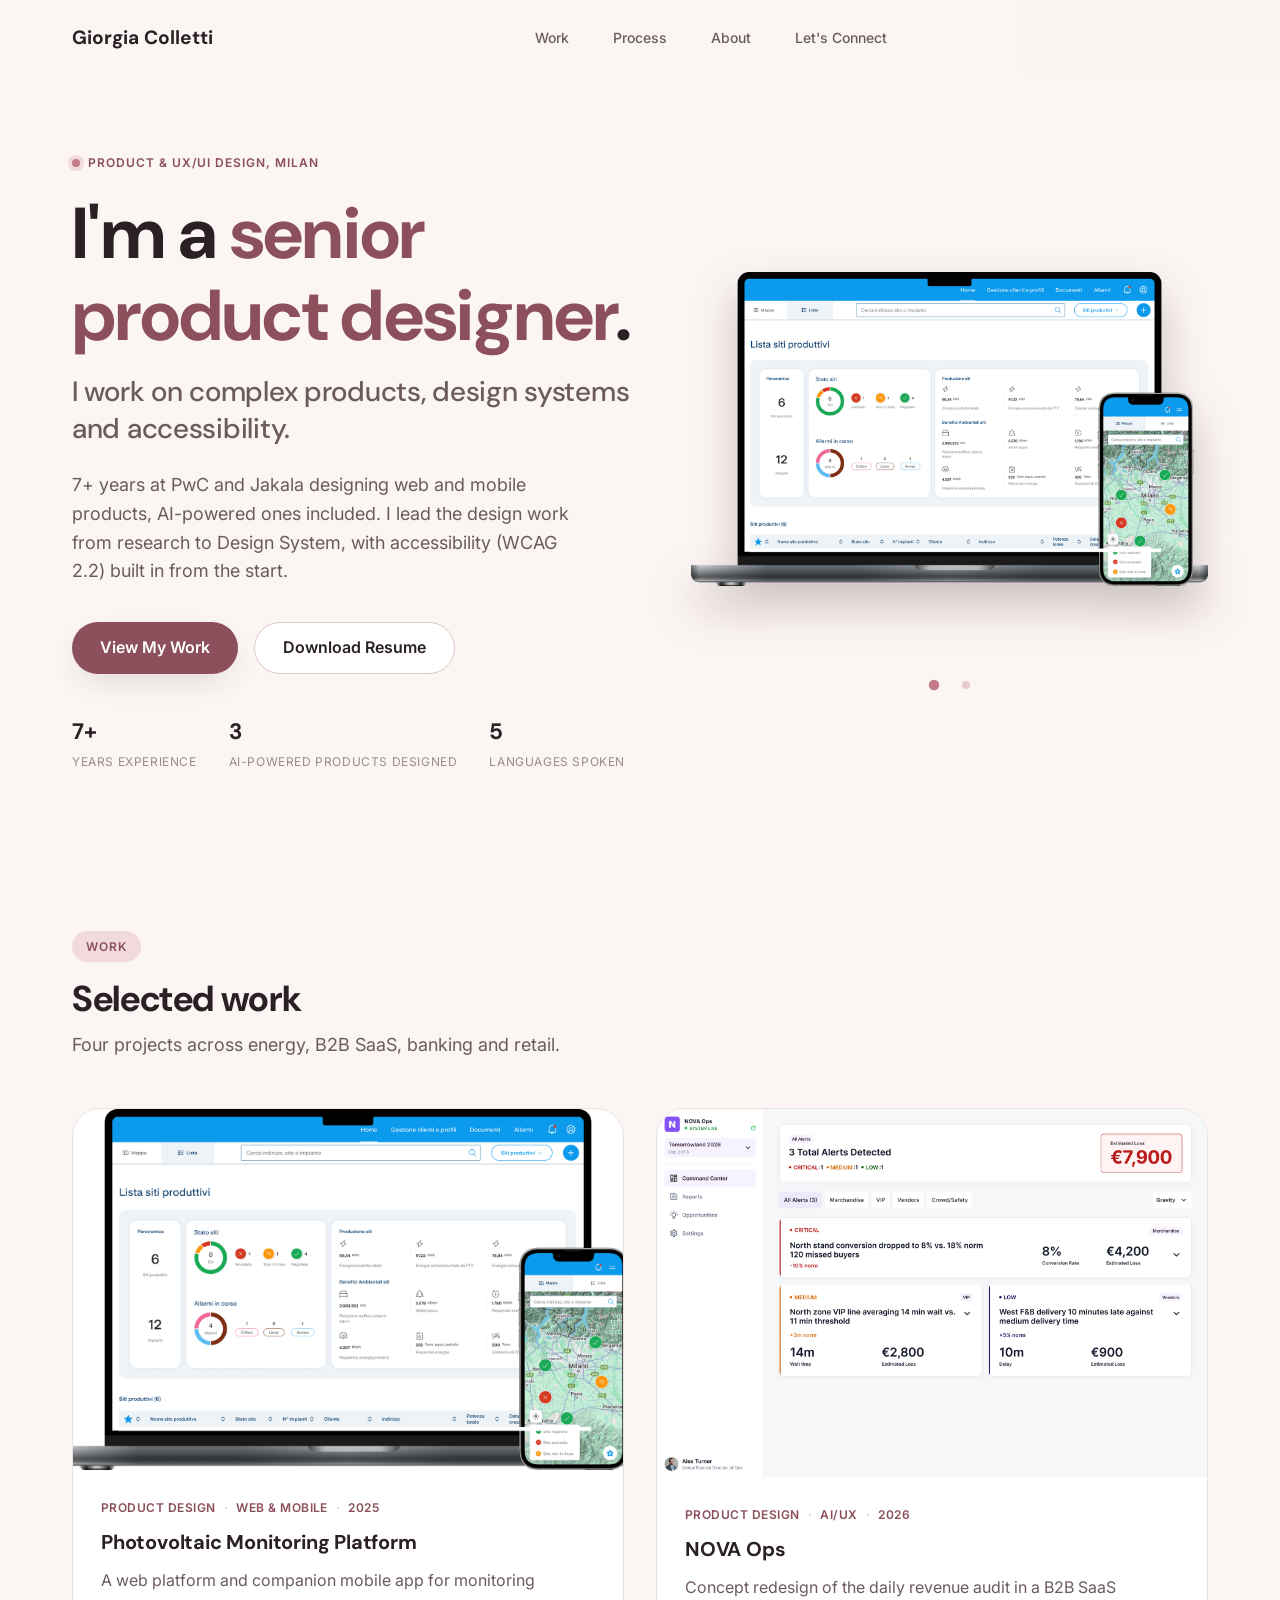
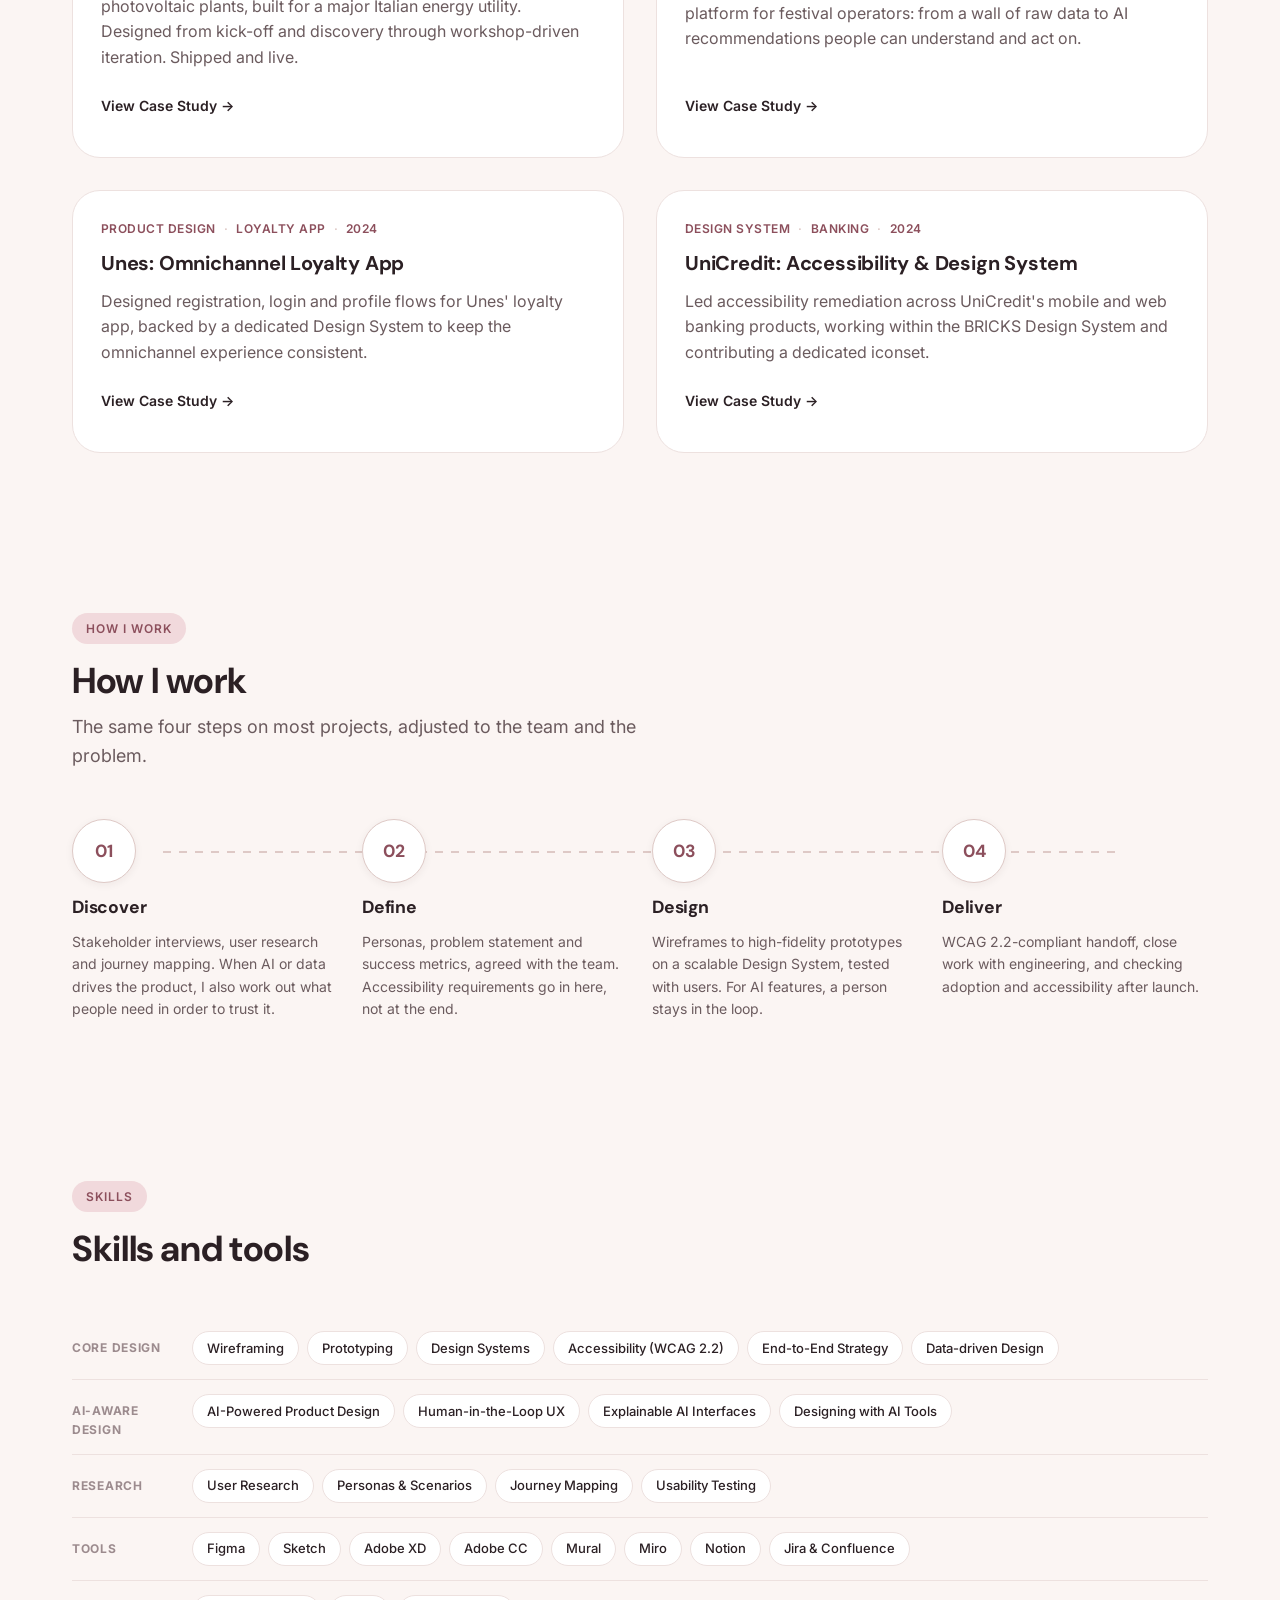
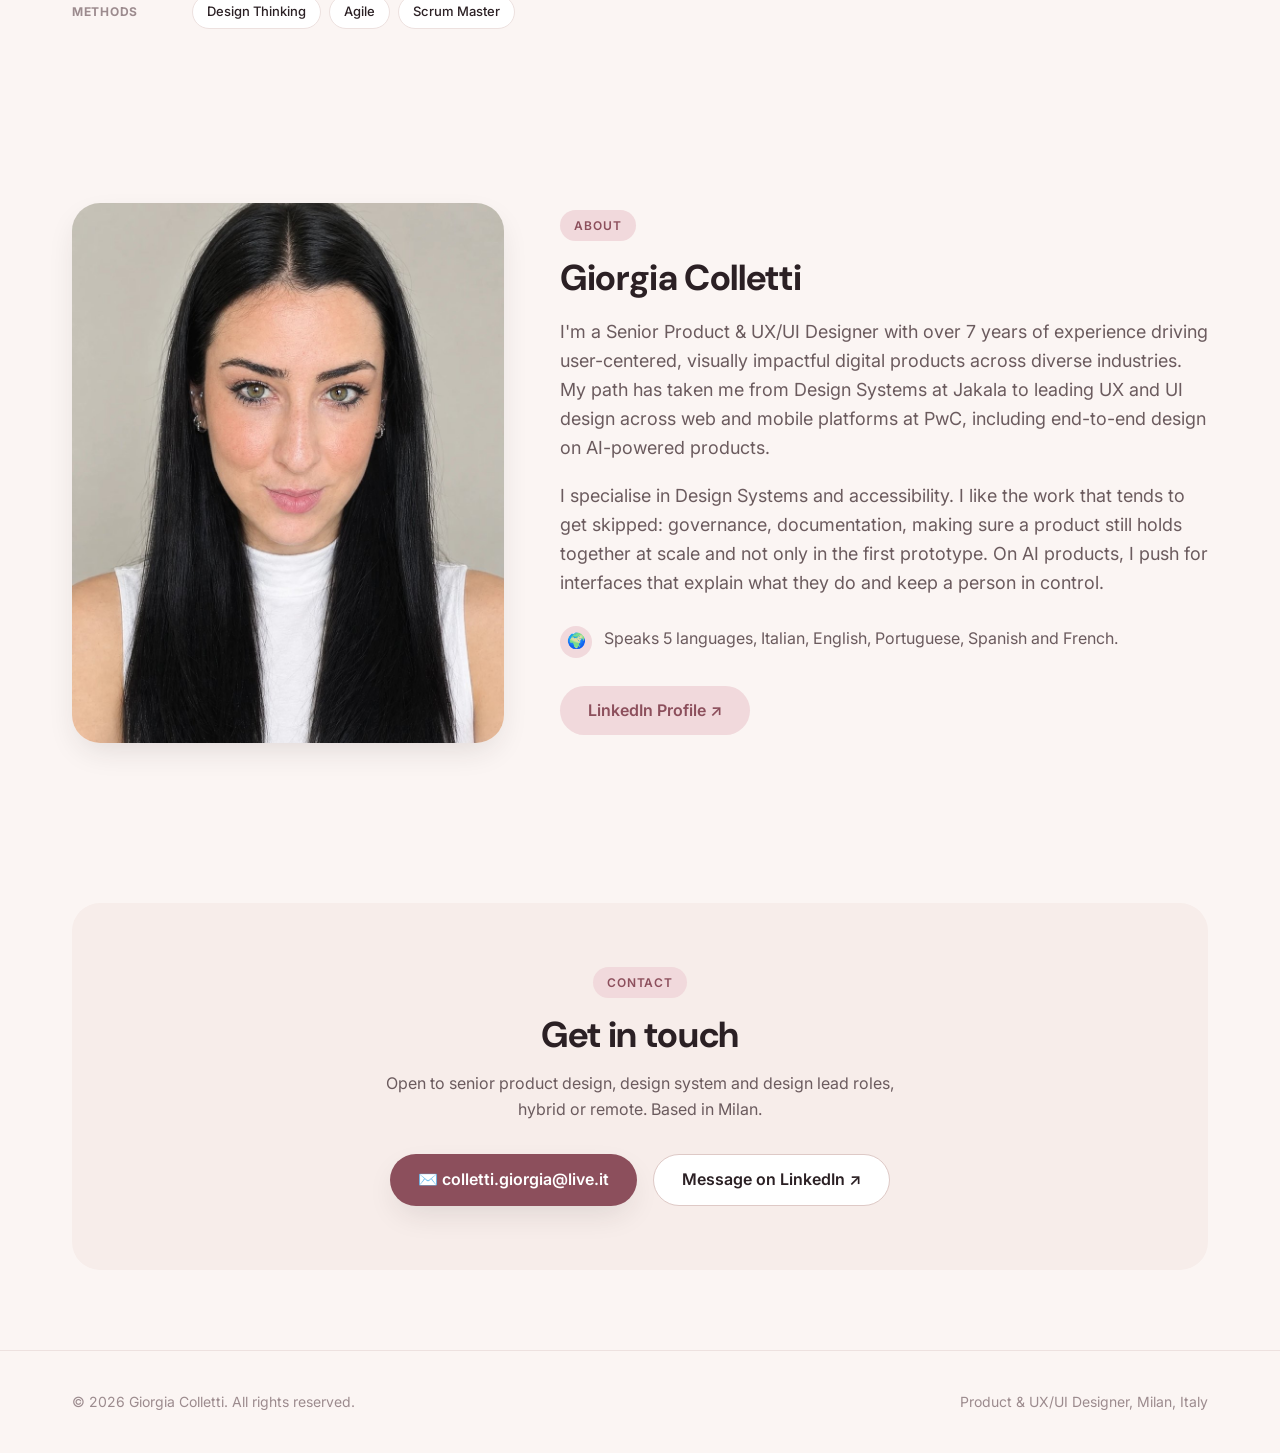
==== commit b95966a0: "Hero carousel: drop pink panel and project labels, add looping float Screenshots now sit directly on" ====
--- a/index.html
+++ b/index.html
@@ -66,14 +66,12 @@
         <div class="hero-panel" id="heroCarousel" aria-roledescription="carousel" aria-label="Selected projects">
           <a class="hero-slide is-active" href="work/photovoltaic-monitoring-platform.html" aria-label="Photovoltaic Monitoring Platform, view case study">
             <img class="hero-shot-pv" src="assets/img/photovoltaic-platform-cover.png" alt="Photovoltaic Monitoring Platform on laptop and phone">
-            <span class="hero-slide-label"><strong>Photovoltaic Monitoring Platform</strong> Web &amp; mobile</span>
           </a>
           <a class="hero-slide" href="work/nova-ops.html" aria-label="NOVA Ops, view case study">
             <figure class="hero-shot">
               <div class="shot-bar"><i></i><i></i><i></i></div>
               <img src="assets/img/nova-command-center.png" alt="NOVA Ops Command Center screen">
             </figure>
-            <span class="hero-slide-label"><strong>NOVA Ops</strong> AI/UX concept</span>
           </a>
           <div class="hero-dots" role="tablist" aria-label="Choose project">
             <button type="button" class="is-active" aria-label="Show Photovoltaic Monitoring Platform"></button>
--- a/css/styles.css
+++ b/css/styles.css
@@ -455,12 +455,7 @@
 
 .hero-panel {
   position: relative;
-  aspect-ratio: 1 / 1;
-  border-radius: 28px;
-  overflow: hidden;
-  background:
-    radial-gradient(circle at 80% 10%, rgba(255, 255, 255, 0.7) 0%, transparent 45%),
-    linear-gradient(155deg, var(--color-accent-soft), var(--color-primary-light));
+  aspect-ratio: 1.08 / 1;
 }
 
 .hero-slide {
@@ -469,7 +464,7 @@
   display: flex;
   align-items: center;
   justify-content: center;
-  padding: 7% 6% 17%;
+  padding: 0 0 12%;
   opacity: 0;
   visibility: hidden;
   transform: translateY(10px) scale(0.985);
@@ -485,7 +480,7 @@
 
 .hero-shot {
   margin: 0;
-  width: 88%;
+  width: 94%;
   background: var(--color-surface);
   overflow: hidden;
   border-radius: 14px;
@@ -510,27 +505,11 @@
   filter: drop-shadow(0 22px 22px rgba(60, 30, 40, 0.25));
 }
 
-.hero-slide-label {
-  position: absolute;
-  left: 24px;
-  bottom: 22px;
-  display: flex;
-  flex-direction: column;
-  gap: 2px;
-  font-size: var(--fs-xs);
-  color: var(--color-ink-soft);
-}
-
-.hero-slide-label strong {
-  font-family: var(--font-heading);
-  font-size: var(--fs-sm);
-  color: var(--color-ink);
-}
-
 .hero-dots {
   position: absolute;
-  right: 24px;
-  bottom: 22px;
+  left: 50%;
+  bottom: 0;
+  transform: translateX(-50%);
   display: flex;
   gap: 4px;
   z-index: 2;
@@ -557,8 +536,20 @@
 
 .hero-dots button.is-active::after { opacity: 1; transform: scale(1.3); }
 
+@keyframes hero-float {
+  0%, 100% { transform: translateY(0); }
+  50% { transform: translateY(-10px); }
+}
+
+.hero-slide.is-active .hero-shot,
+.hero-slide.is-active .hero-shot-pv {
+  animation: hero-float 6s ease-in-out infinite;
+}
+
 @media (prefers-reduced-motion: reduce) {
   .hero-slide { transition: none; transform: none; }
+  .hero-slide.is-active .hero-shot,
+  .hero-slide.is-active .hero-shot-pv { animation: none; }
 }
 
 @media (max-width: 960px) {
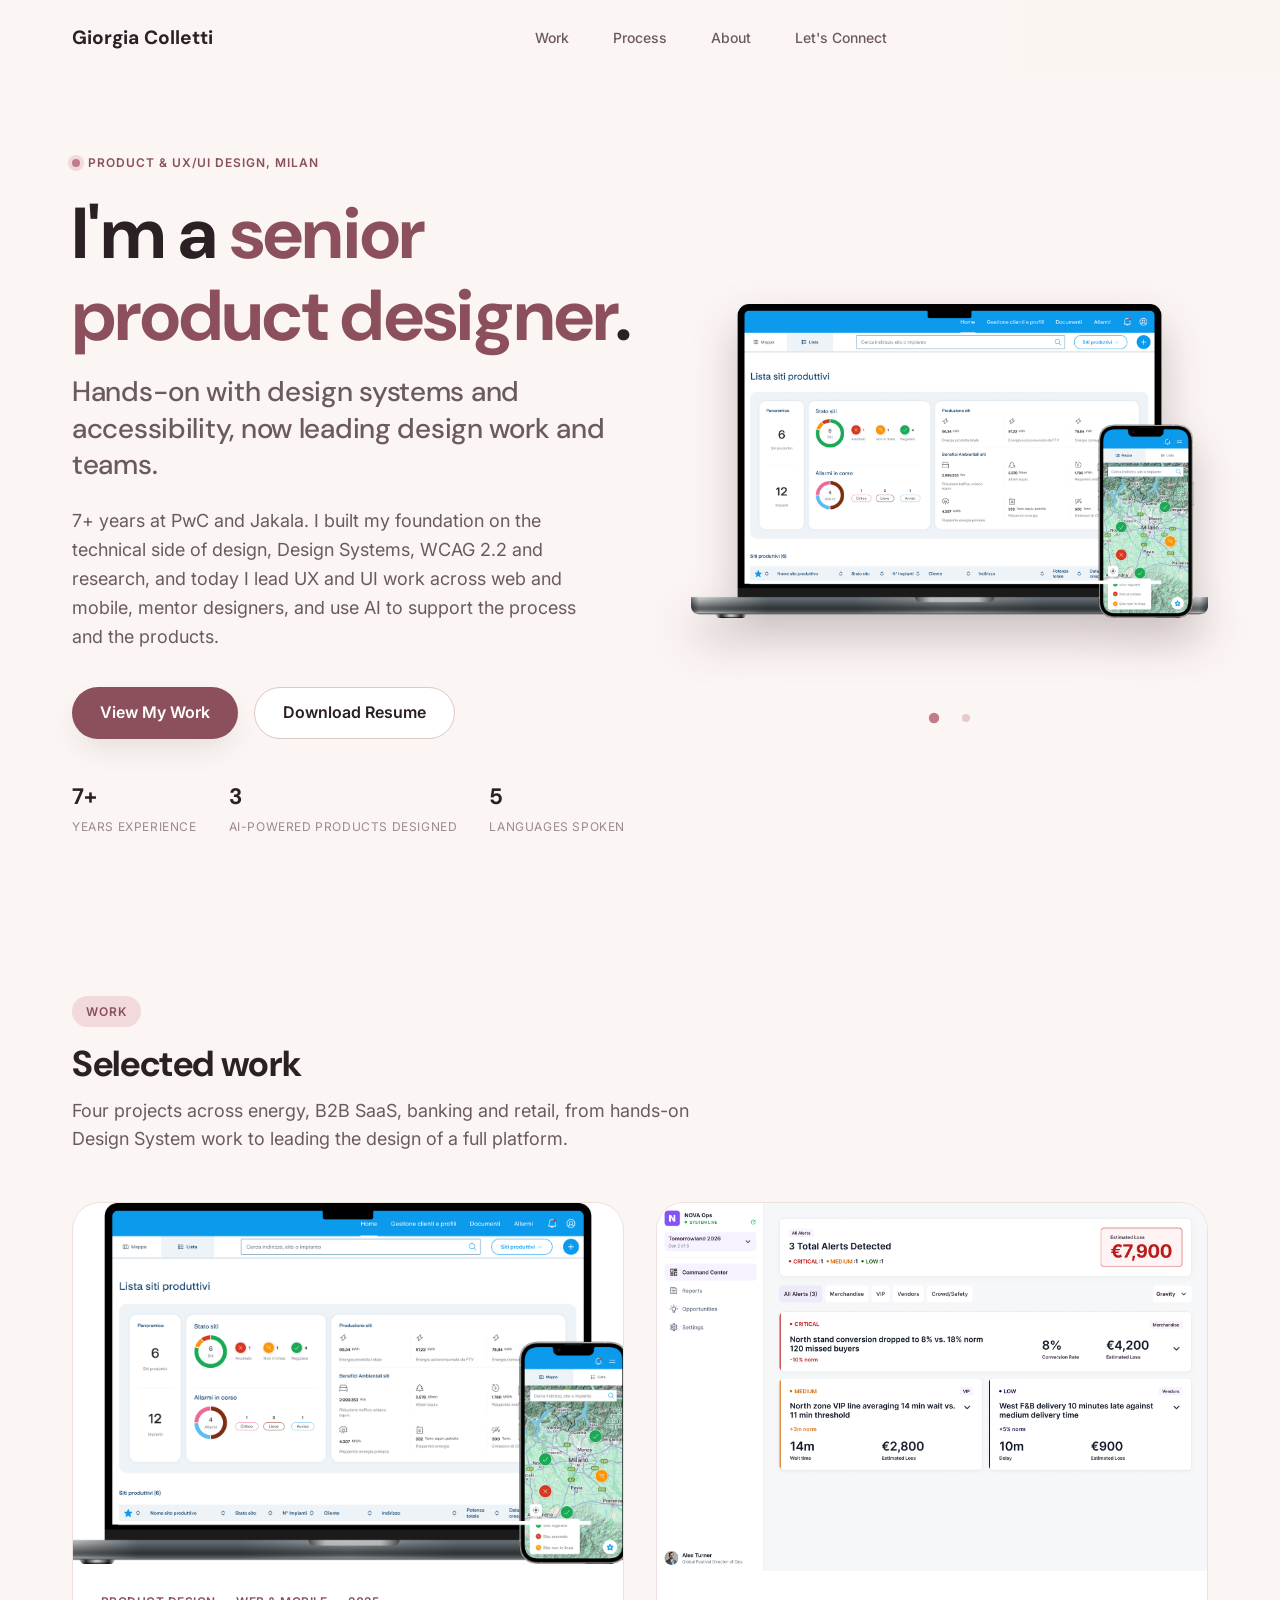
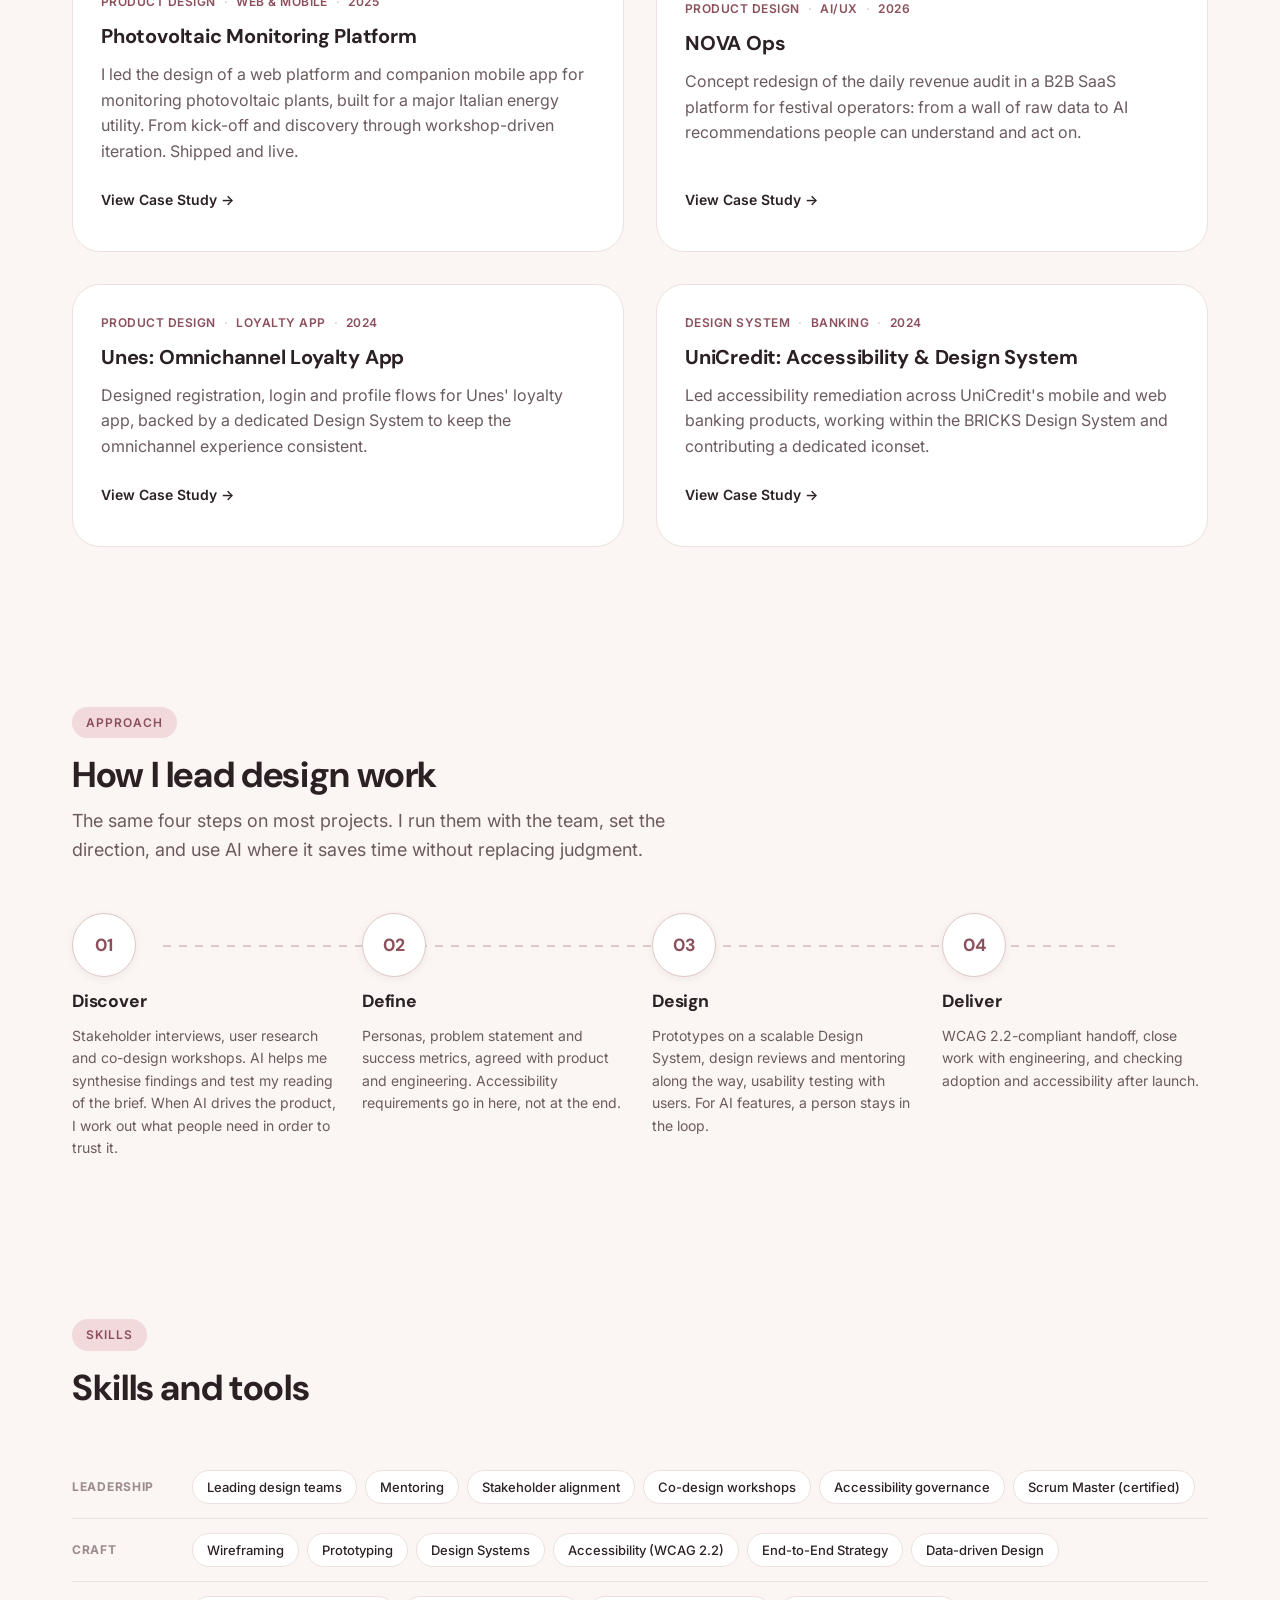
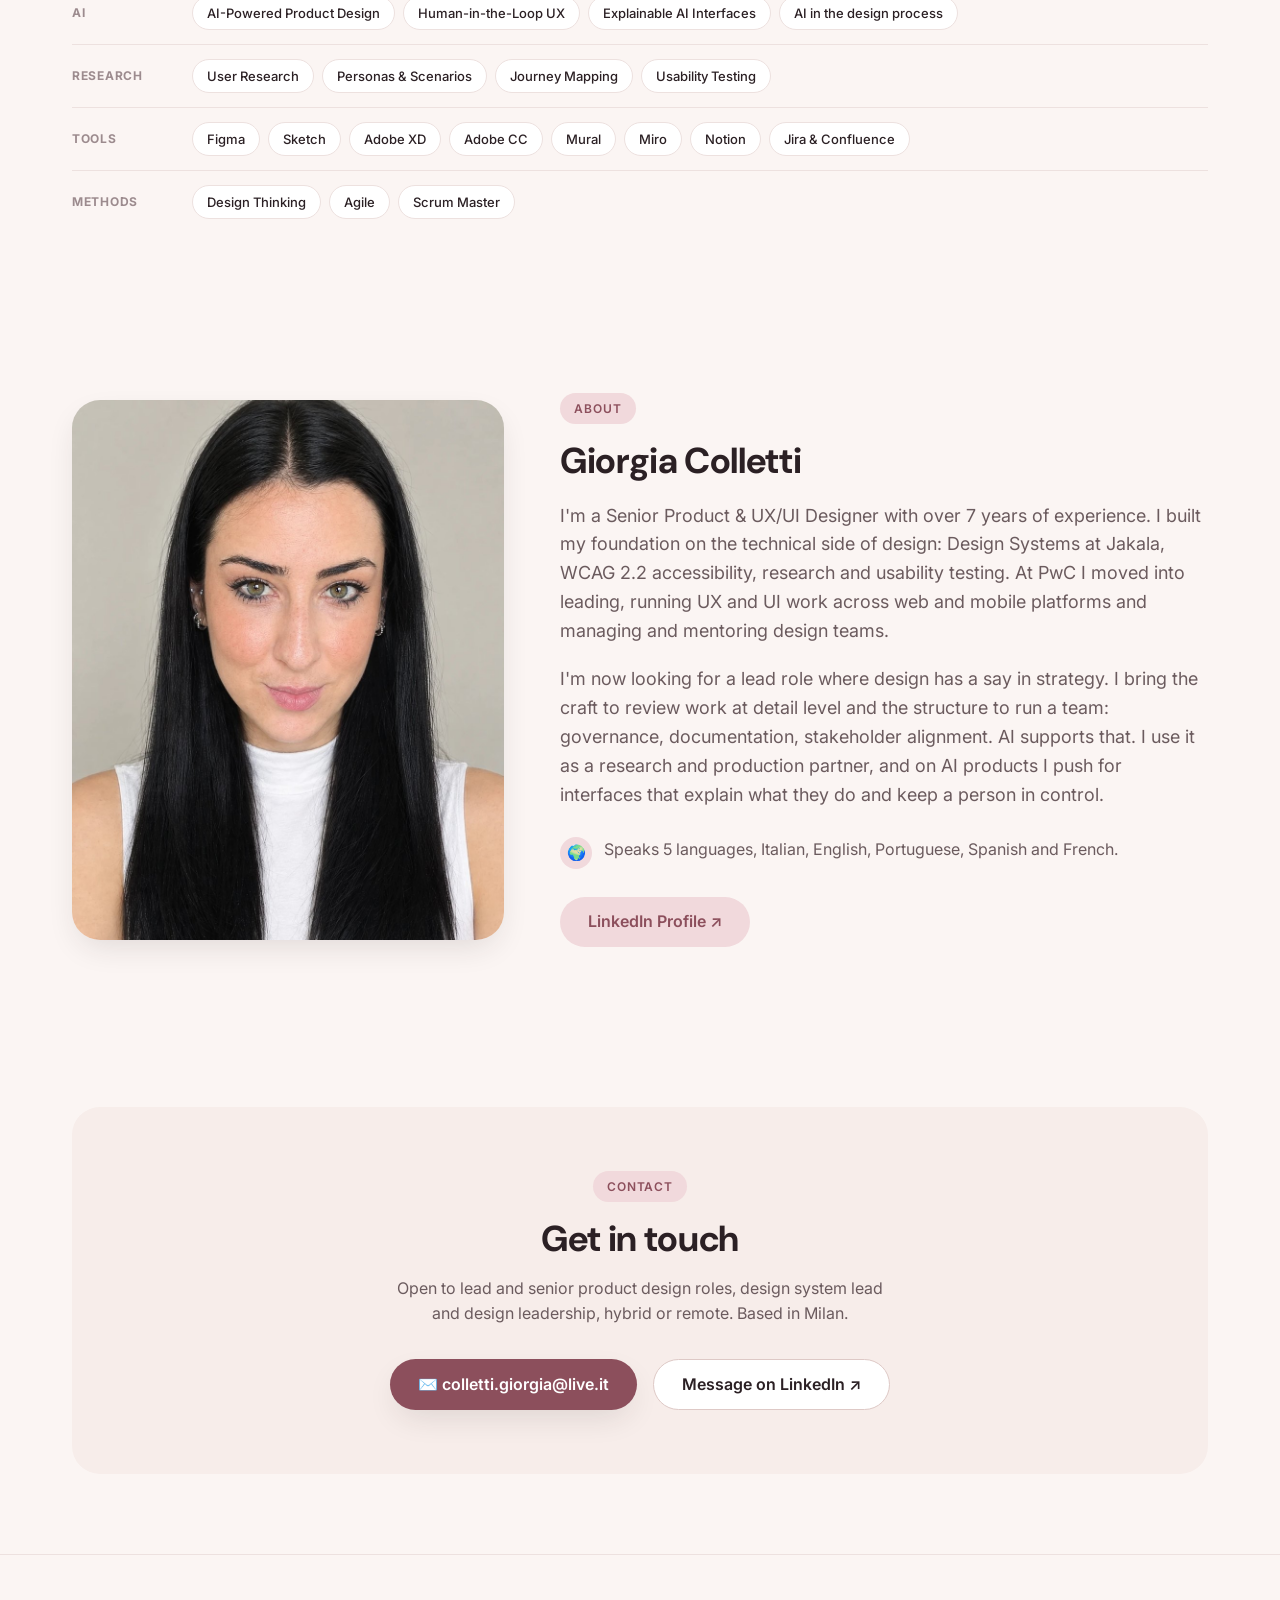
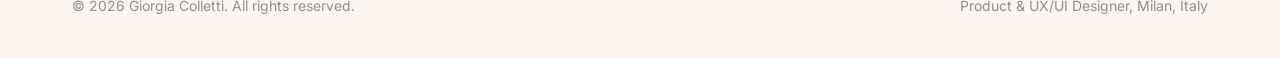
==== commit 35eaa883: "Reposition homepage: technical foundation, now leading, AI as support Hero, process, skills, about a" ====
--- a/index.html
+++ b/index.html
@@ -4,7 +4,7 @@
 <meta charset="UTF-8">
 <meta name="viewport" content="width=device-width, initial-scale=1.0">
 <title>Giorgia Colletti — Senior Product &amp; UX/UI Designer</title>
-<meta name="description" content="Giorgia Colletti, Senior Product &amp; UX/UI Designer with 7+ years designing human-centered digital products at PwC and Jakala, from Design Systems and WCAG 2.2 accessibility to AI-powered product experiences.">
+<meta name="description" content="Giorgia Colletti, Senior Product &amp; UX/UI Designer with a technical foundation in Design Systems, accessibility and research, now leading design teams and AI-supported delivery at PwC.">
 <link rel="preconnect" href="https://fonts.googleapis.com">
 <link rel="preconnect" href="https://fonts.gstatic.com" crossorigin>
 <link href="https://fonts.googleapis.com/css2?family=DM+Sans:wght@500;700;800&family=Inter:wght@400;500;600;700&display=swap" rel="stylesheet">
@@ -45,11 +45,11 @@
     <div class="container hero-grid">
       <div class="hero-copy reveal">
         <div class="hero-eyebrow"><span class="dot"></span> Product &amp; UX/UI Design, Milan</div>
-        <h1>I'm a <em>senior product designer</em>.<span class="hero-h1-sub">I work on complex products, design systems and accessibility.</span></h1>
+        <h1>I'm a <em>senior product designer</em>.<span class="hero-h1-sub">Hands-on with design systems and accessibility, now leading design work and teams.</span></h1>
         <p class="hero-subtitle">
-          7+ years at PwC and Jakala designing web and mobile products, AI-powered ones
-          included. I lead the design work from research to Design System, with accessibility
-          (WCAG 2.2) built in from the start.
+          7+ years at PwC and Jakala. I built my foundation on the technical side of design,
+          Design Systems, WCAG 2.2 and research, and today I lead UX and UI work across web and
+          mobile, mentor designers, and use AI to support the process and the products.
         </p>
         <div class="hero-ctas">
           <a href="#work" class="btn btn-primary">View My Work</a>
@@ -90,7 +90,7 @@
       <div class="section-head reveal">
         <div class="eyebrow">Work</div>
         <h2>Selected work</h2>
-        <p>Four projects across energy, B2B SaaS, banking and retail.</p>
+        <p>Four projects across energy, B2B SaaS, banking and retail, from hands-on Design System work to leading the design of a full platform.</p>
       </div>
 
       <div class="work-grid">
@@ -102,7 +102,7 @@
           <div class="work-body">
             <div class="work-tags"><span>Product Design</span><span>Web &amp; Mobile</span><span>2025</span></div>
             <h3>Photovoltaic Monitoring Platform</h3>
-            <p class="work-desc">A web platform and companion mobile app for monitoring photovoltaic plants, built for a major Italian energy utility. Designed from kick-off and discovery through workshop-driven iteration. Shipped and live.</p>
+            <p class="work-desc">I led the design of a web platform and companion mobile app for monitoring photovoltaic plants, built for a major Italian energy utility. From kick-off and discovery through workshop-driven iteration. Shipped and live.</p>
             <a href="work/photovoltaic-monitoring-platform.html" class="work-link">View Case Study →</a>
           </div>
         </article>
@@ -147,26 +147,26 @@
   <section id="process">
     <div class="container">
       <div class="section-head reveal">
-        <div class="eyebrow">How I Work</div>
-        <h2>How I work</h2>
-        <p>The same four steps on most projects, adjusted to the team and the problem.</p>
+        <div class="eyebrow">Approach</div>
+        <h2>How I lead design work</h2>
+        <p>The same four steps on most projects. I run them with the team, set the direction, and use AI where it saves time without replacing judgment.</p>
       </div>
 
       <div class="process-track">
         <div class="process-step reveal">
           <div class="process-icon">01</div>
           <h3>Discover</h3>
-          <p>Stakeholder interviews, user research and journey mapping. When AI or data drives the product, I also work out what people need in order to trust it.</p>
+          <p>Stakeholder interviews, user research and co-design workshops. AI helps me synthesise findings and test my reading of the brief. When AI drives the product, I work out what people need in order to trust it.</p>
         </div>
         <div class="process-step reveal">
           <div class="process-icon">02</div>
           <h3>Define</h3>
-          <p>Personas, problem statement and success metrics, agreed with the team. Accessibility requirements go in here, not at the end.</p>
+          <p>Personas, problem statement and success metrics, agreed with product and engineering. Accessibility requirements go in here, not at the end.</p>
         </div>
         <div class="process-step reveal">
           <div class="process-icon">03</div>
           <h3>Design</h3>
-          <p>Wireframes to high-fidelity prototypes on a scalable Design System, tested with users. For AI features, a person stays in the loop.</p>
+          <p>Prototypes on a scalable Design System, design reviews and mentoring along the way, usability testing with users. For AI features, a person stays in the loop.</p>
         </div>
         <div class="process-step reveal">
           <div class="process-icon">04</div>
@@ -189,7 +189,18 @@
 
       <div class="skills-groups reveal">
         <div class="skills-row">
-          <div class="skills-group-label">Core Design</div>
+          <div class="skills-group-label">Leadership</div>
+          <div class="chip-row">
+            <span class="chip">Leading design teams</span>
+            <span class="chip">Mentoring</span>
+            <span class="chip">Stakeholder alignment</span>
+            <span class="chip">Co-design workshops</span>
+            <span class="chip">Accessibility governance</span>
+            <span class="chip">Scrum Master (certified)</span>
+          </div>
+        </div>
+        <div class="skills-row">
+          <div class="skills-group-label">Craft</div>
           <div class="chip-row">
             <span class="chip">Wireframing</span>
             <span class="chip">Prototyping</span>
@@ -200,12 +211,12 @@
           </div>
         </div>
         <div class="skills-row">
-          <div class="skills-group-label">AI-Aware Design</div>
+          <div class="skills-group-label">AI</div>
           <div class="chip-row">
             <span class="chip">AI-Powered Product Design</span>
             <span class="chip">Human-in-the-Loop UX</span>
             <span class="chip">Explainable AI Interfaces</span>
-            <span class="chip">Designing with AI Tools</span>
+            <span class="chip">AI in the design process</span>
           </div>
         </div>
         <div class="skills-row">
@@ -255,17 +266,17 @@
         <div class="eyebrow">About</div>
         <h2 style="font-size: var(--fs-h2); margin-bottom: 20px;">Giorgia Colletti</h2>
         <p>
-          I'm a Senior Product &amp; UX/UI Designer with over 7 years of experience driving
-          user-centered, visually impactful digital products across diverse industries.
-          My path has taken me from Design Systems at Jakala to leading UX and UI design
-          across web and mobile platforms at PwC, including end-to-end design on AI-powered
-          products.
+          I'm a Senior Product &amp; UX/UI Designer with over 7 years of experience. I built
+          my foundation on the technical side of design: Design Systems at Jakala, WCAG 2.2
+          accessibility, research and usability testing. At PwC I moved into leading, running
+          UX and UI work across web and mobile platforms and managing and mentoring design teams.
         </p>
         <p>
-          I specialise in Design Systems and accessibility. I like the work that tends to get
-          skipped: governance, documentation, making sure a product still holds together at
-          scale and not only in the first prototype. On AI products, I push for interfaces
-          that explain what they do and keep a person in control.
+          I'm now looking for a lead role where design has a say in strategy. I bring the craft
+          to review work at detail level and the structure to run a team: governance,
+          documentation, stakeholder alignment. AI supports that. I use it as a research and
+          production partner, and on AI products I push for interfaces that explain what they
+          do and keep a person in control.
         </p>
 
         <div class="fun-facts">
@@ -292,7 +303,7 @@
           <div class="contact-info">
             <div class="eyebrow">Contact</div>
             <h2>Get in touch</h2>
-            <p>Open to senior product design, design system and design lead roles, hybrid or remote. Based in Milan.</p>
+            <p>Open to lead and senior product design roles, design system lead and design leadership, hybrid or remote. Based in Milan.</p>
 
             <div class="contact-ctas">
               <a href="mailto:colletti.giorgia@live.it" class="btn btn-primary">✉️ colletti.giorgia@live.it</a>
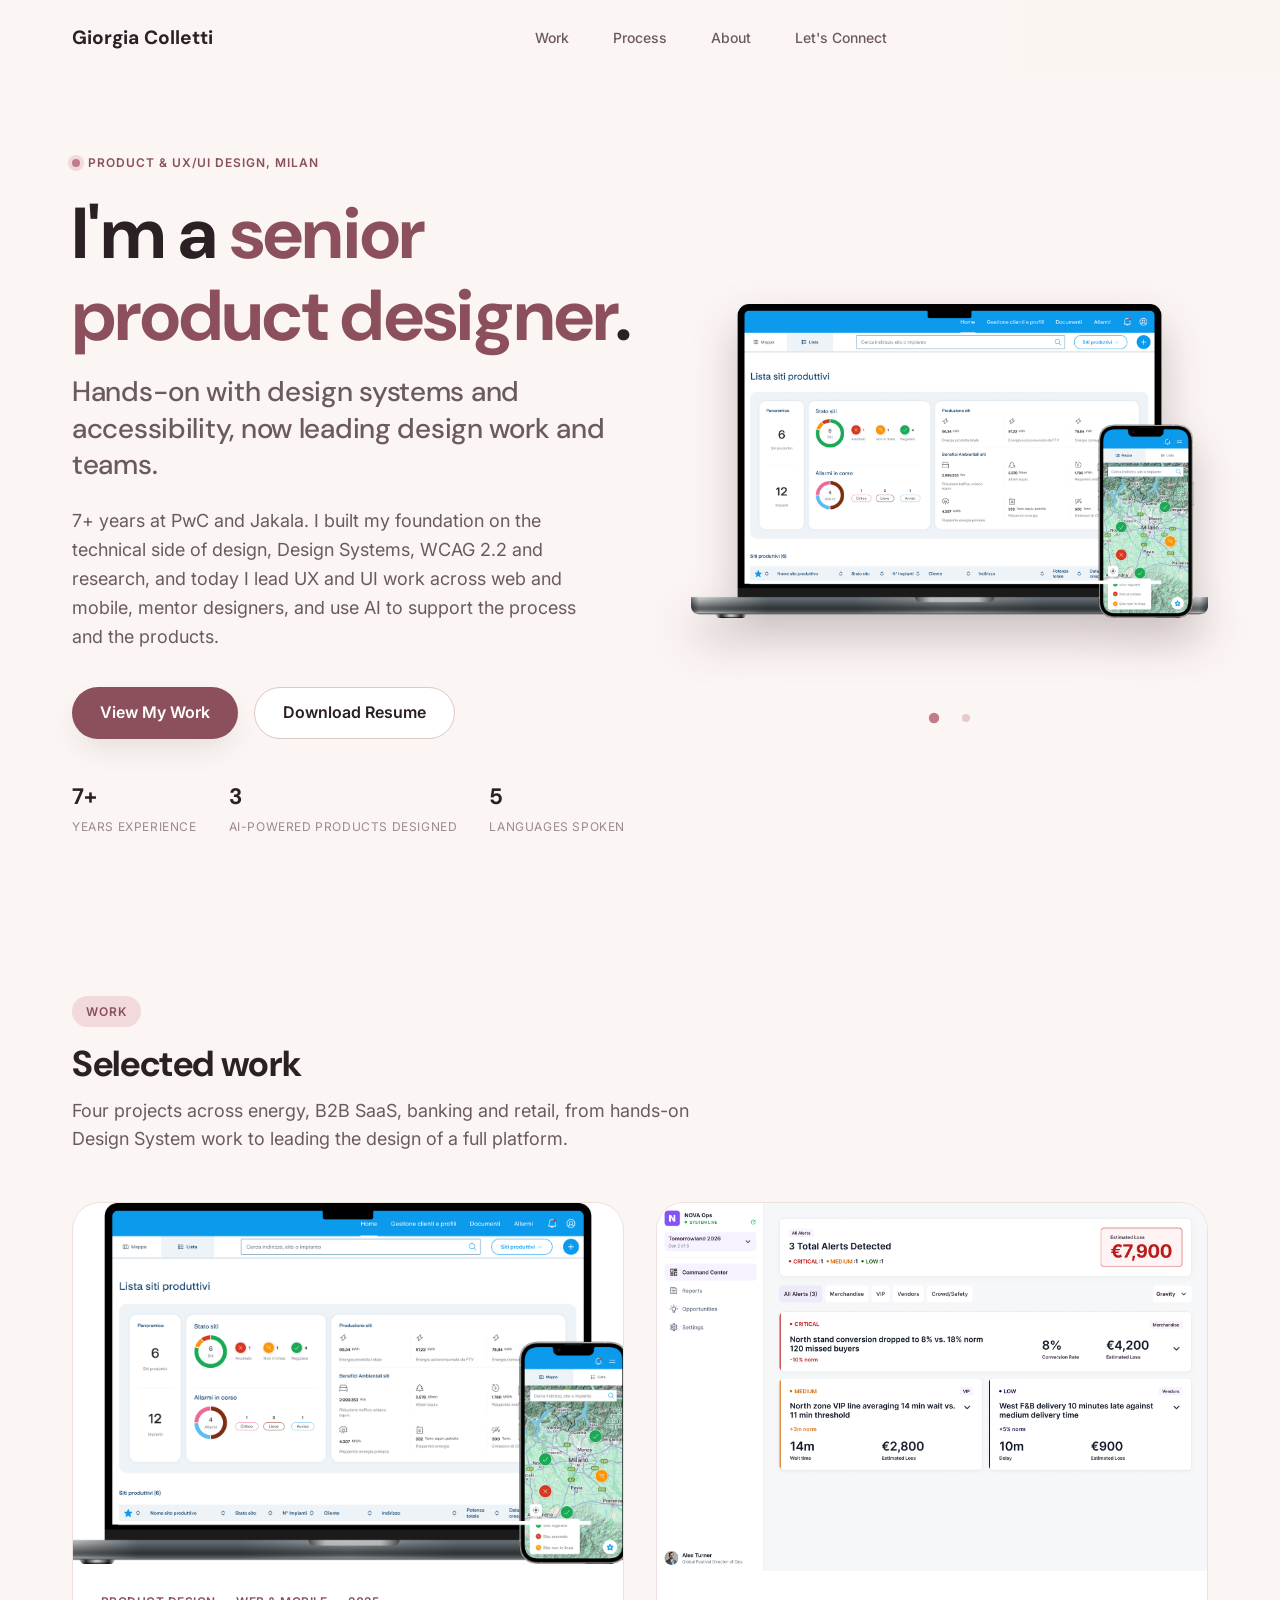
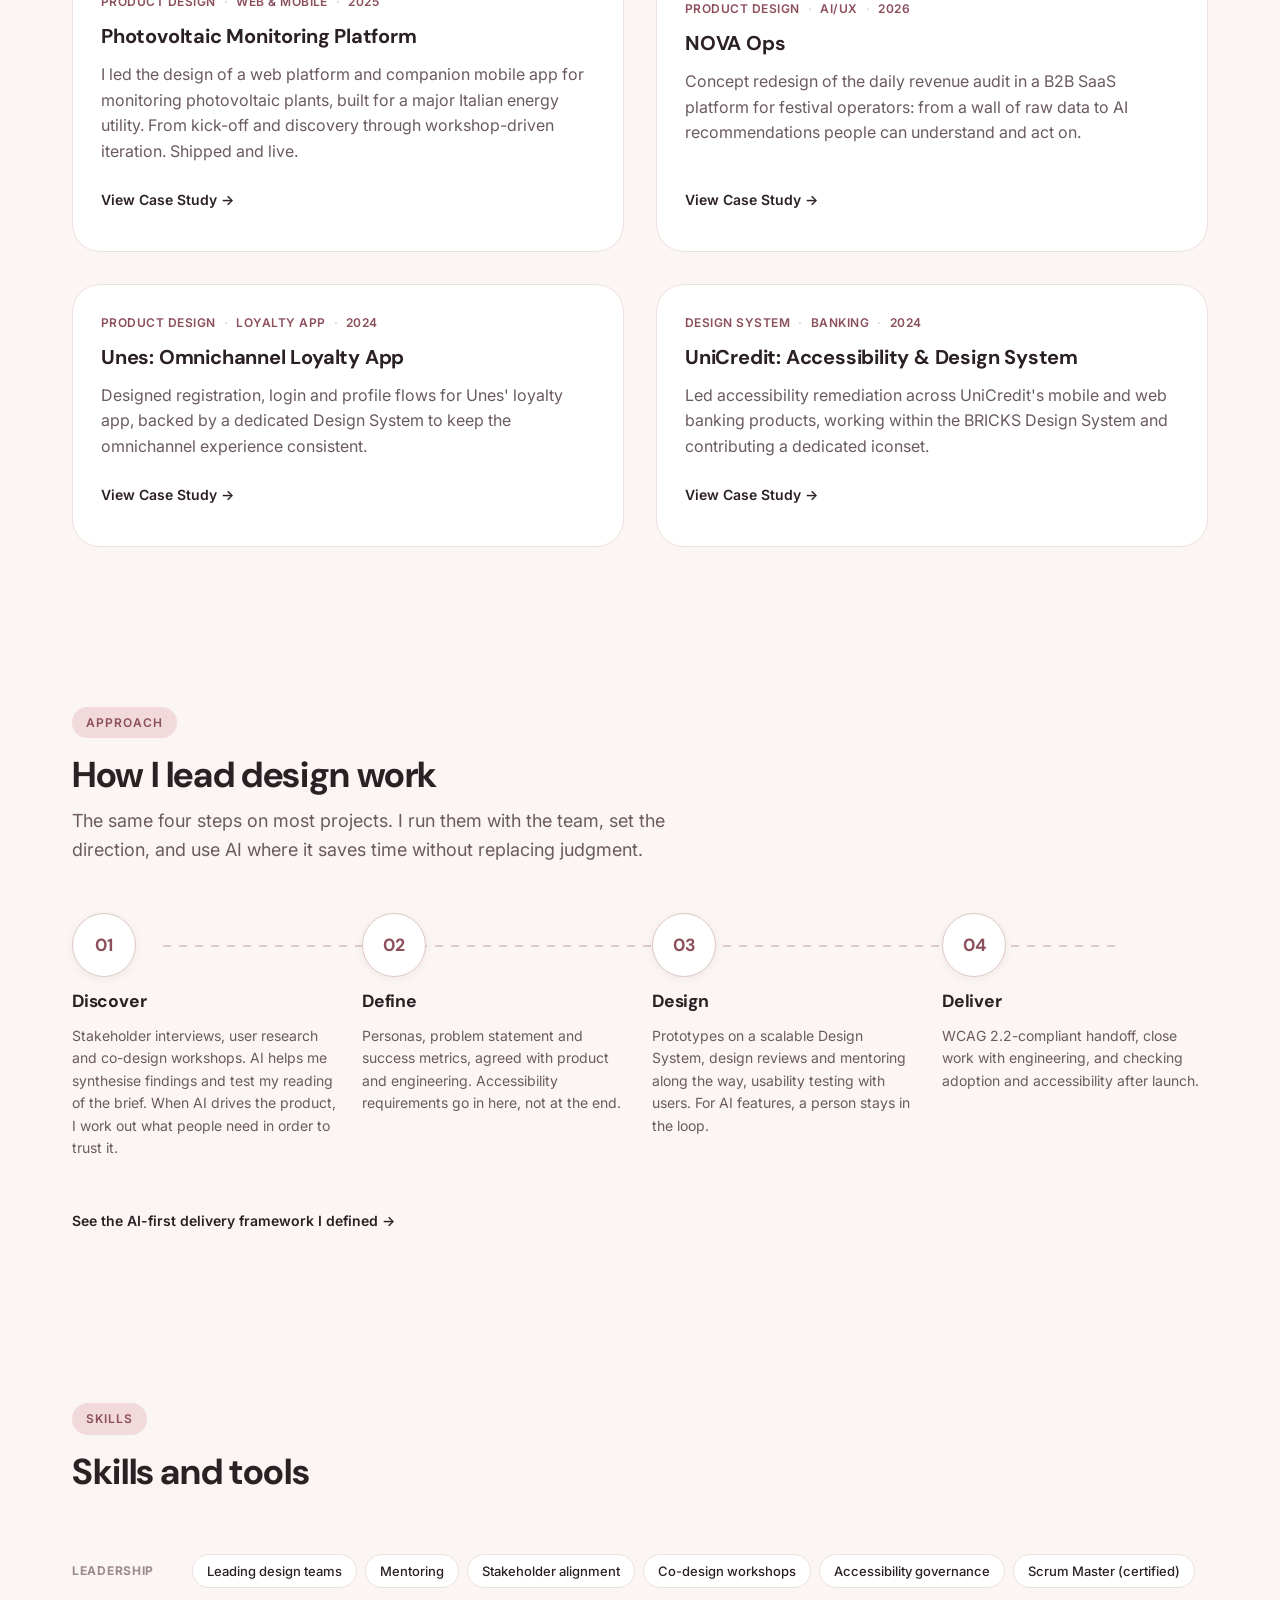
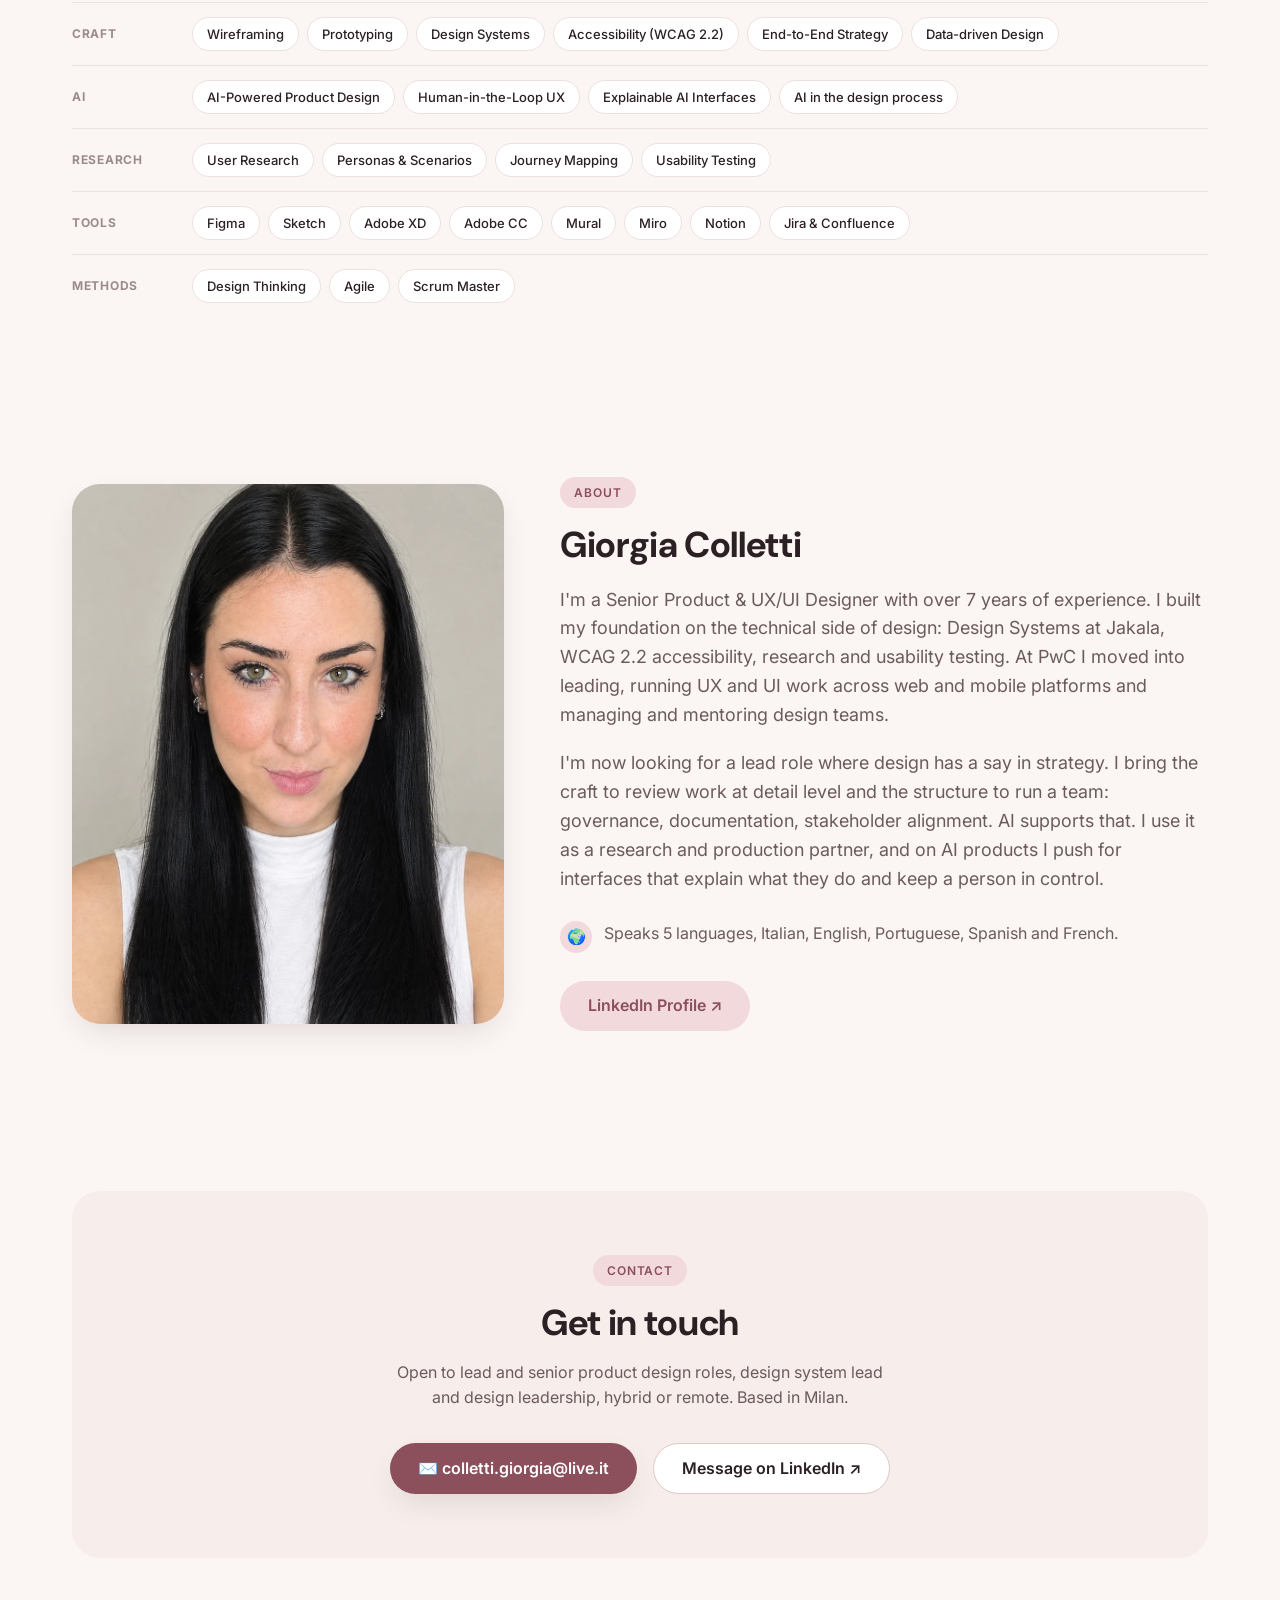
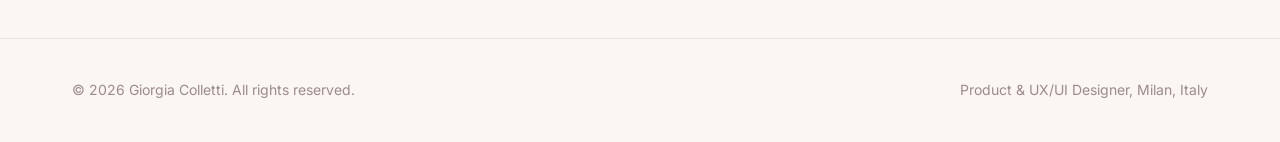
==== commit 377825fd: "Add AI-first delivery framework methodology page, linked from Process Anonymised write-up of a deliv" ====
--- a/index.html
+++ b/index.html
@@ -174,6 +174,8 @@
           <p>WCAG 2.2-compliant handoff, close work with engineering, and checking adoption and accessibility after launch.</p>
         </div>
       </div>
+
+      <p class="process-more reveal"><a href="work/ai-first-delivery-framework.html" class="work-link">See the AI-first delivery framework I defined →</a></p>
     </div>
   </section>
 
--- a/css/styles.css
+++ b/css/styles.css
@@ -701,6 +701,8 @@
   letter-spacing: 0.08em;
 }
 
+.process-more { margin-top: 40px; }
+
 .process-step h3 { font-size: 1.1rem; }
 .process-step p { color: var(--color-ink-soft); font-size: var(--fs-sm); }
 
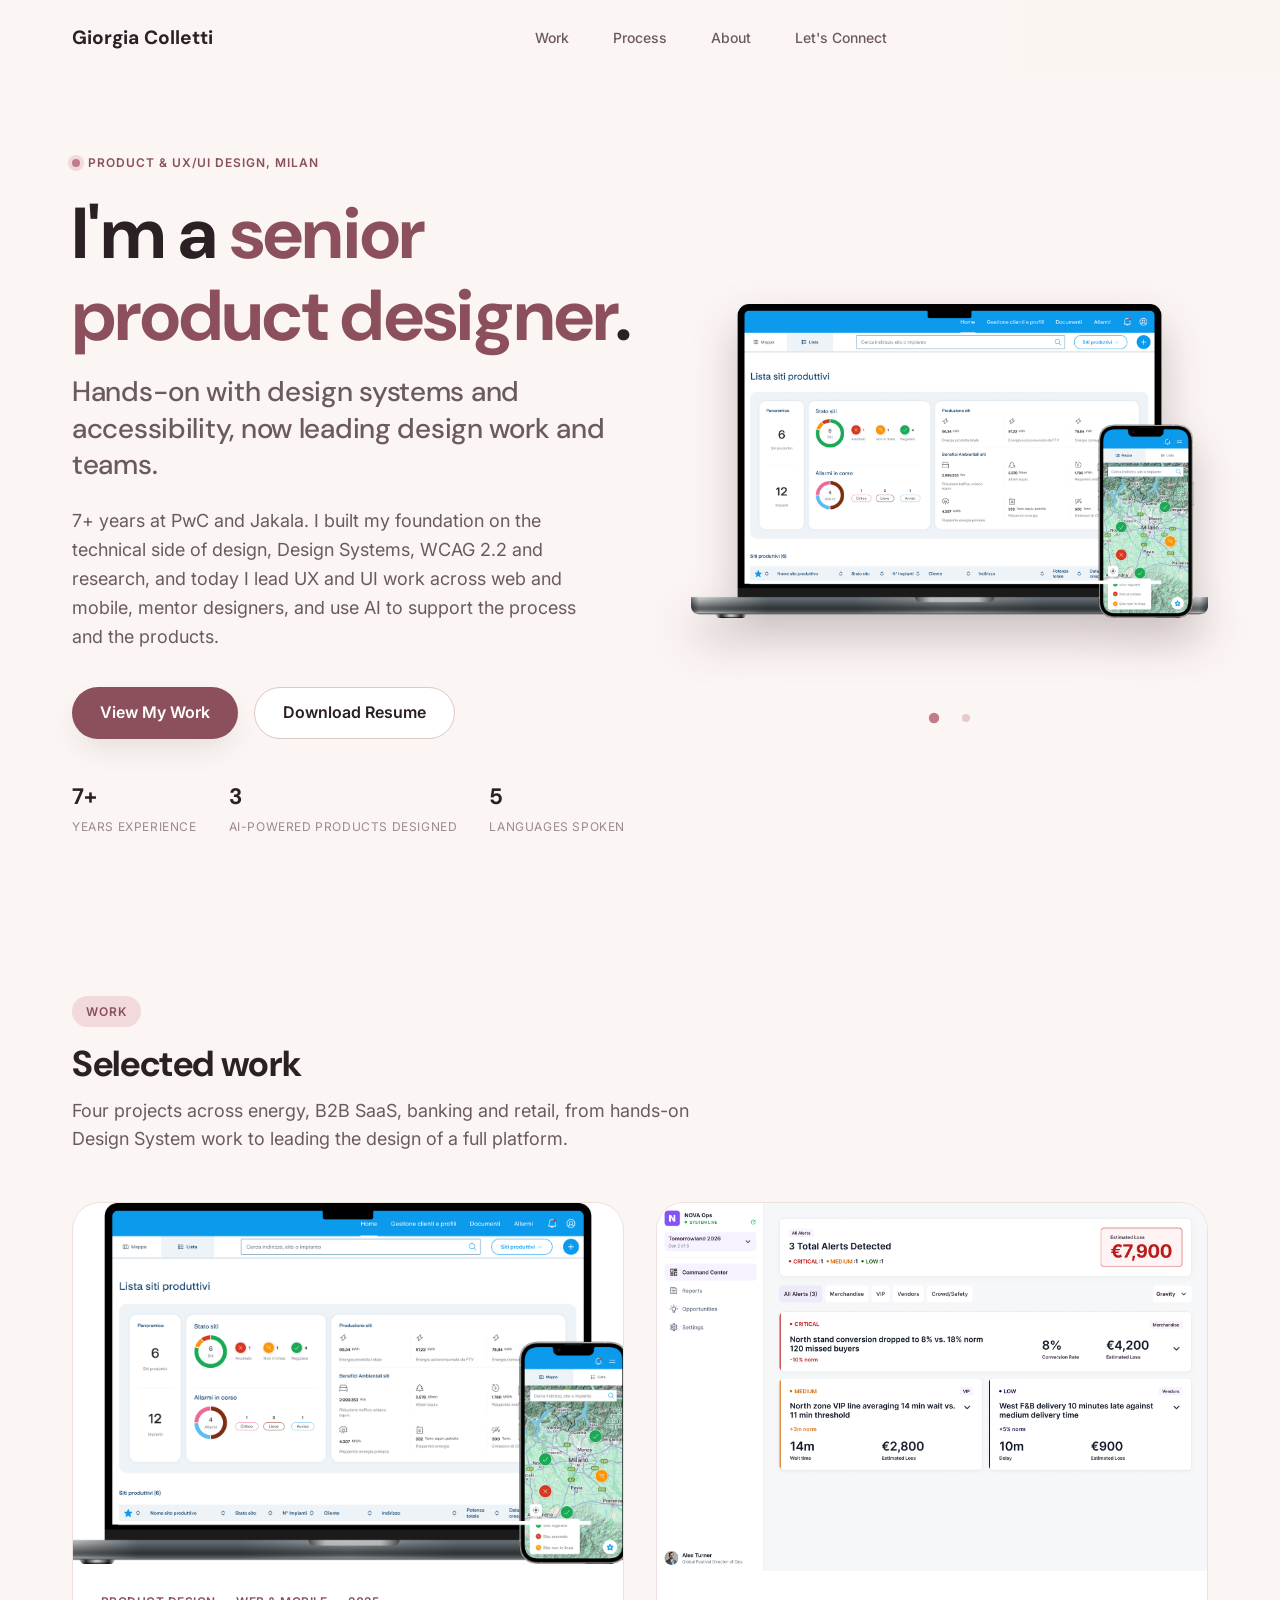
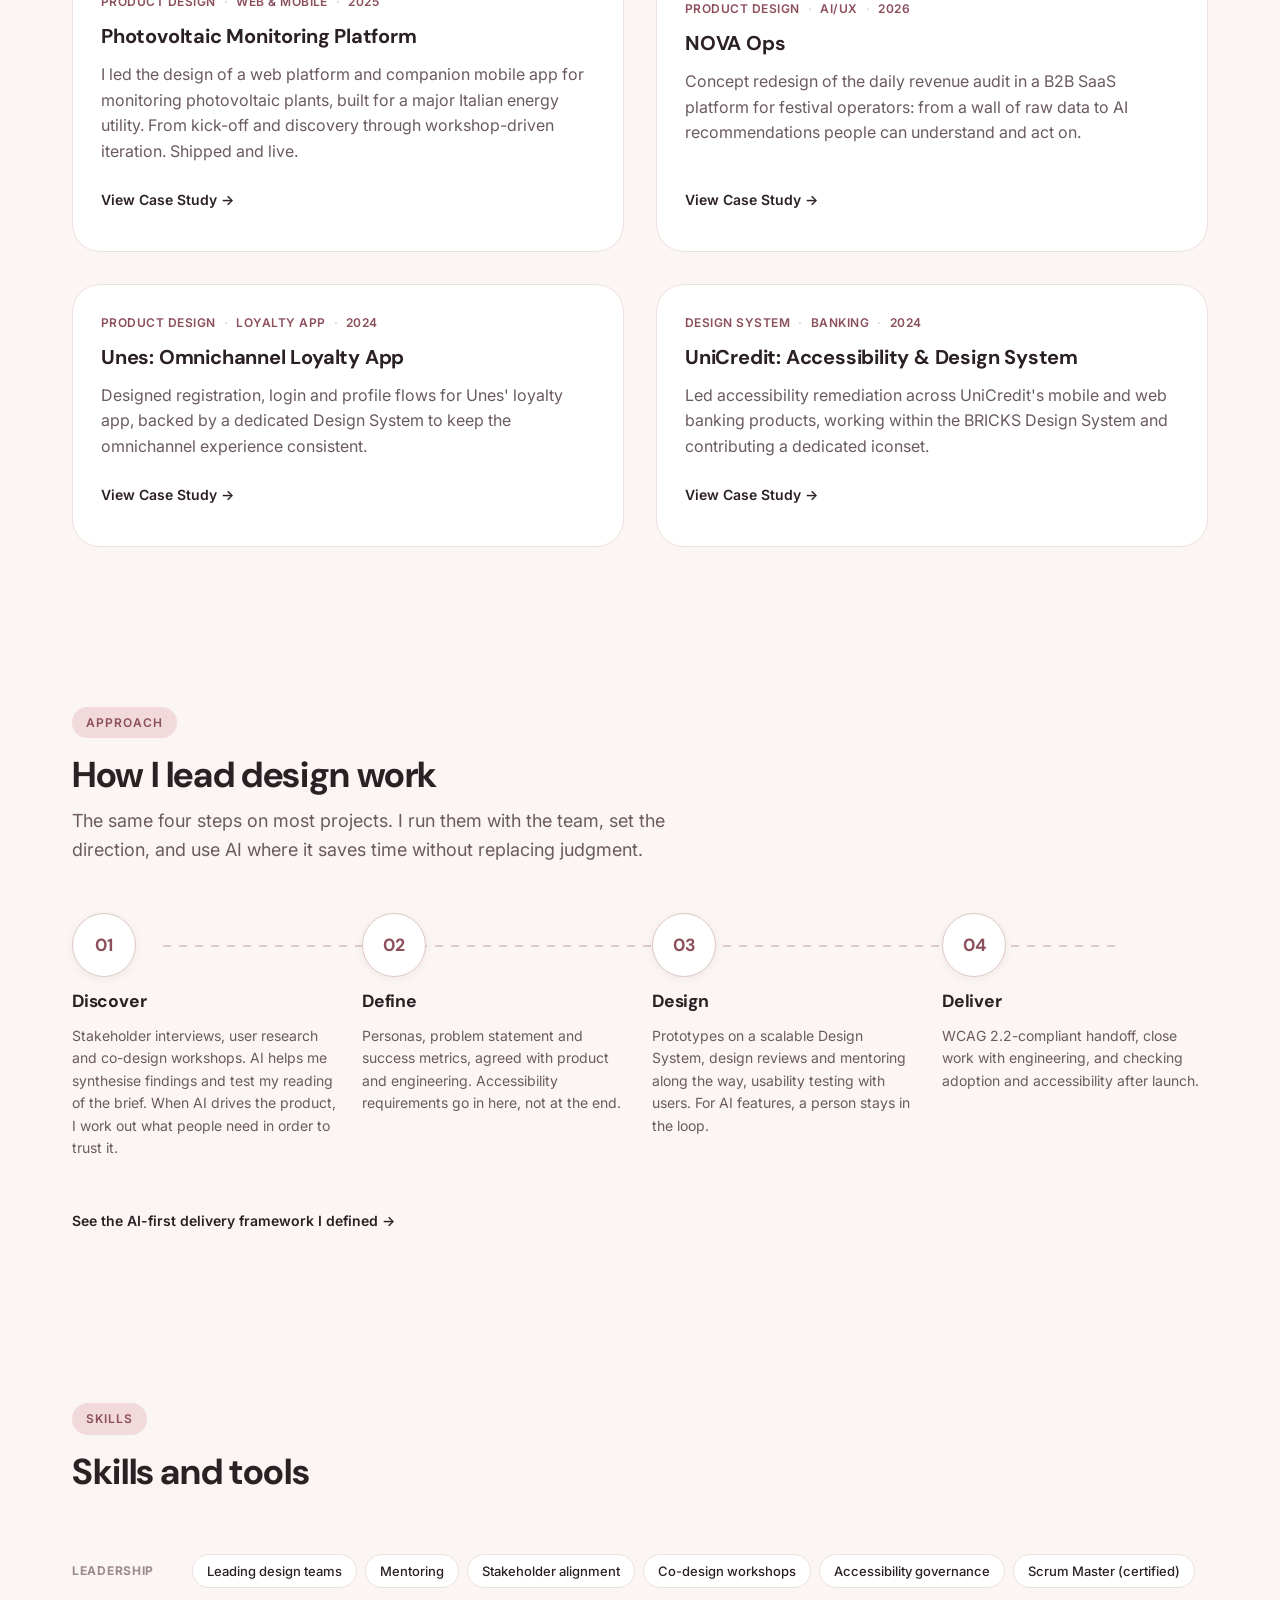
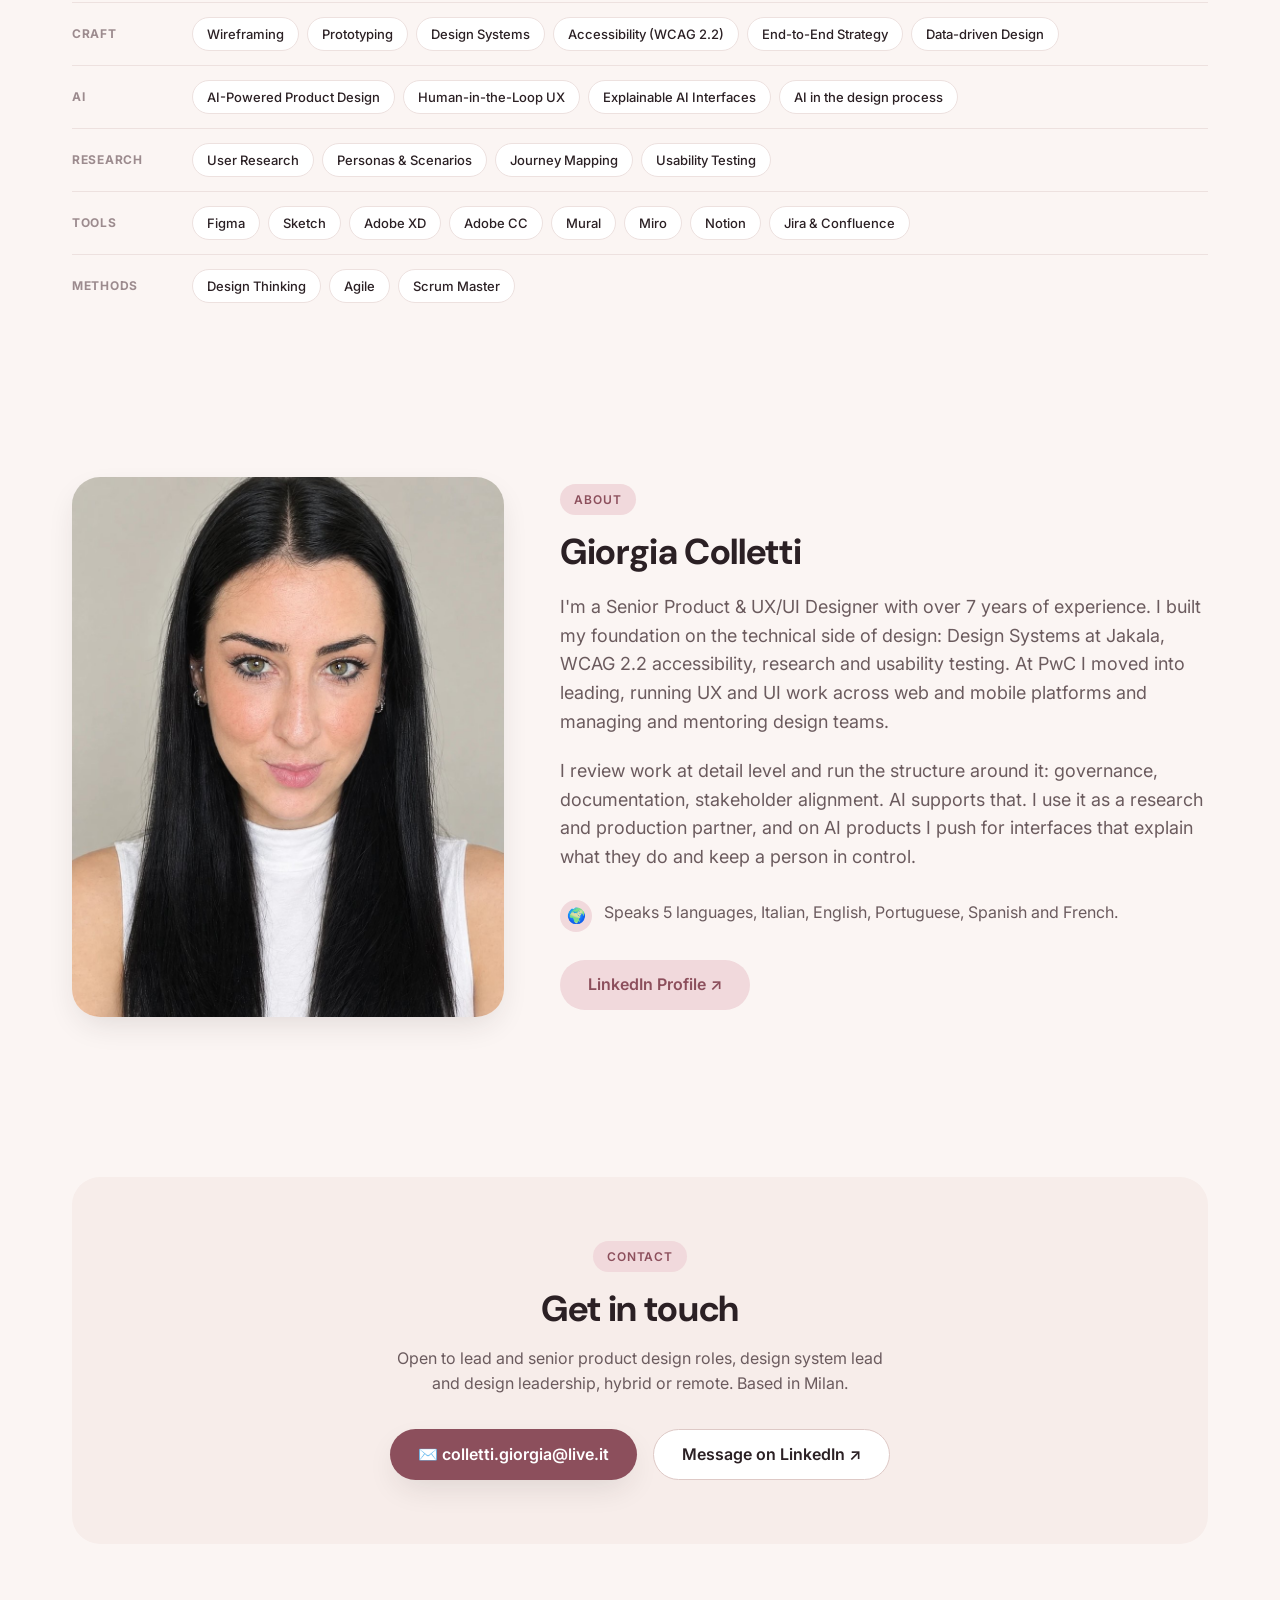
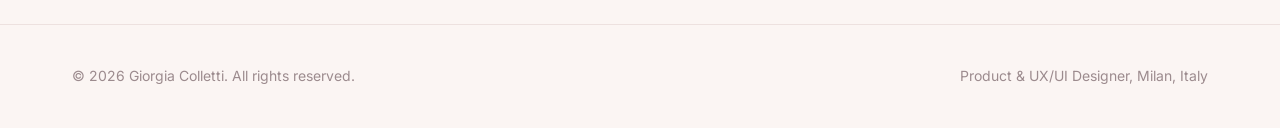
==== commit db3412de: "About: remove the "looking for a lead role" sentence, state what she does Co-Authored-By: Claude Son" ====
--- a/index.html
+++ b/index.html
@@ -274,11 +274,7 @@
           UX and UI work across web and mobile platforms and managing and mentoring design teams.
         </p>
         <p>
-          I'm now looking for a lead role where design has a say in strategy. I bring the craft
-          to review work at detail level and the structure to run a team: governance,
-          documentation, stakeholder alignment. AI supports that. I use it as a research and
-          production partner, and on AI products I push for interfaces that explain what they
-          do and keep a person in control.
+          I review work at detail level and run the structure around it: governance, documentation, stakeholder alignment. AI supports that. I use it as a research and production partner, and on AI products I push for interfaces that explain what they do and keep a person in control.
         </p>
 
         <div class="fun-facts">
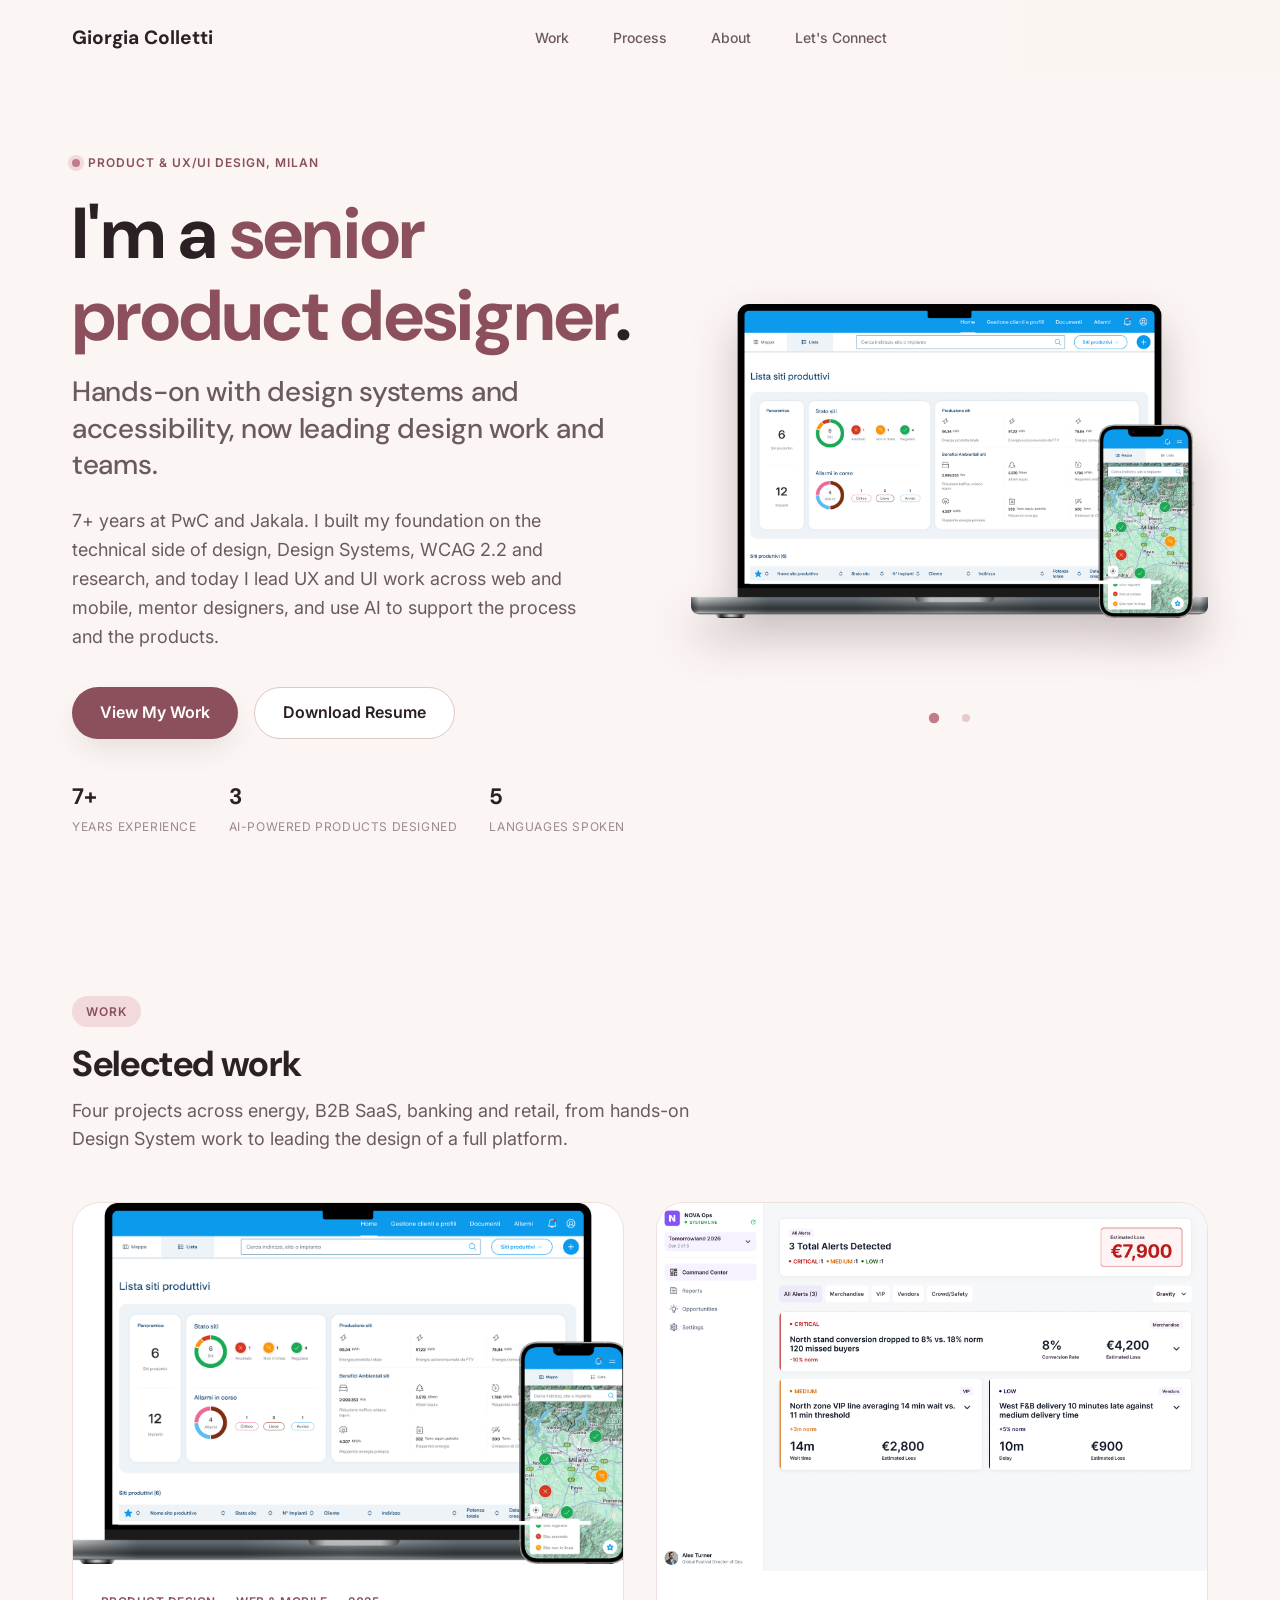
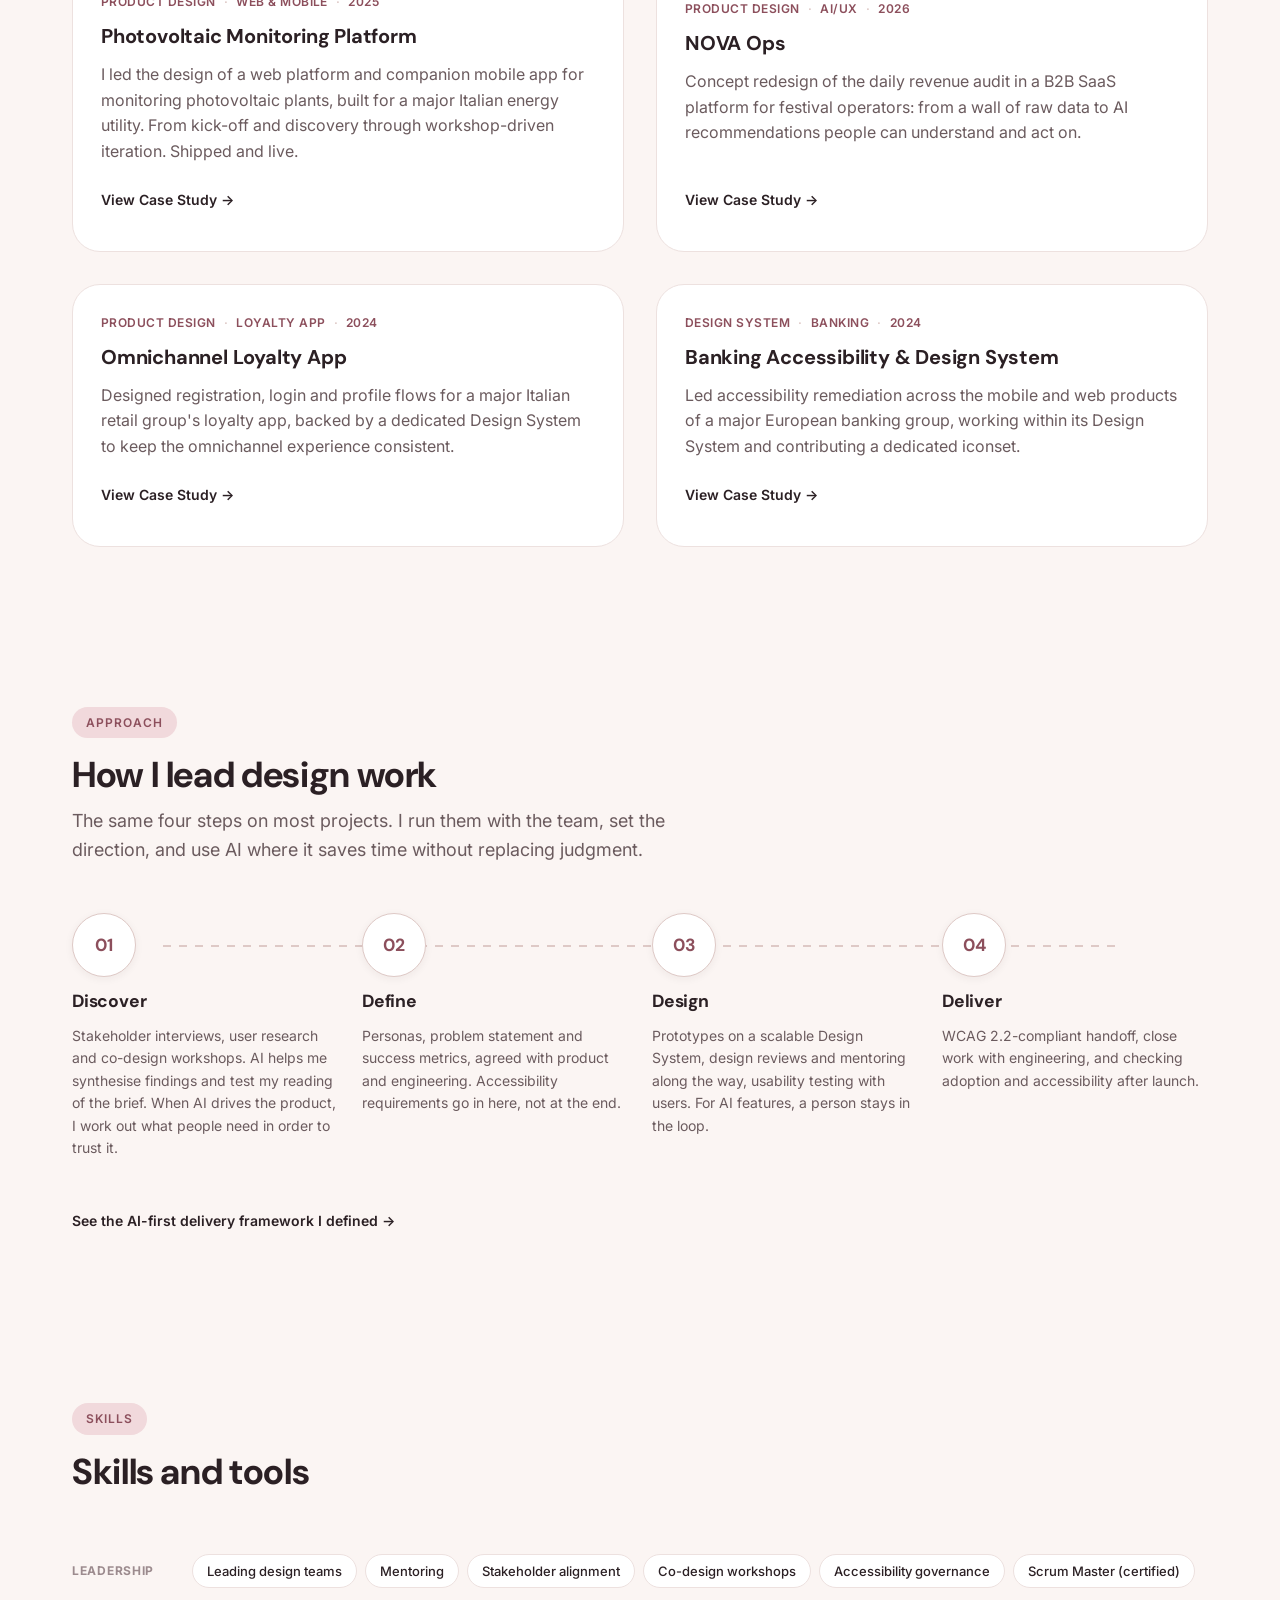
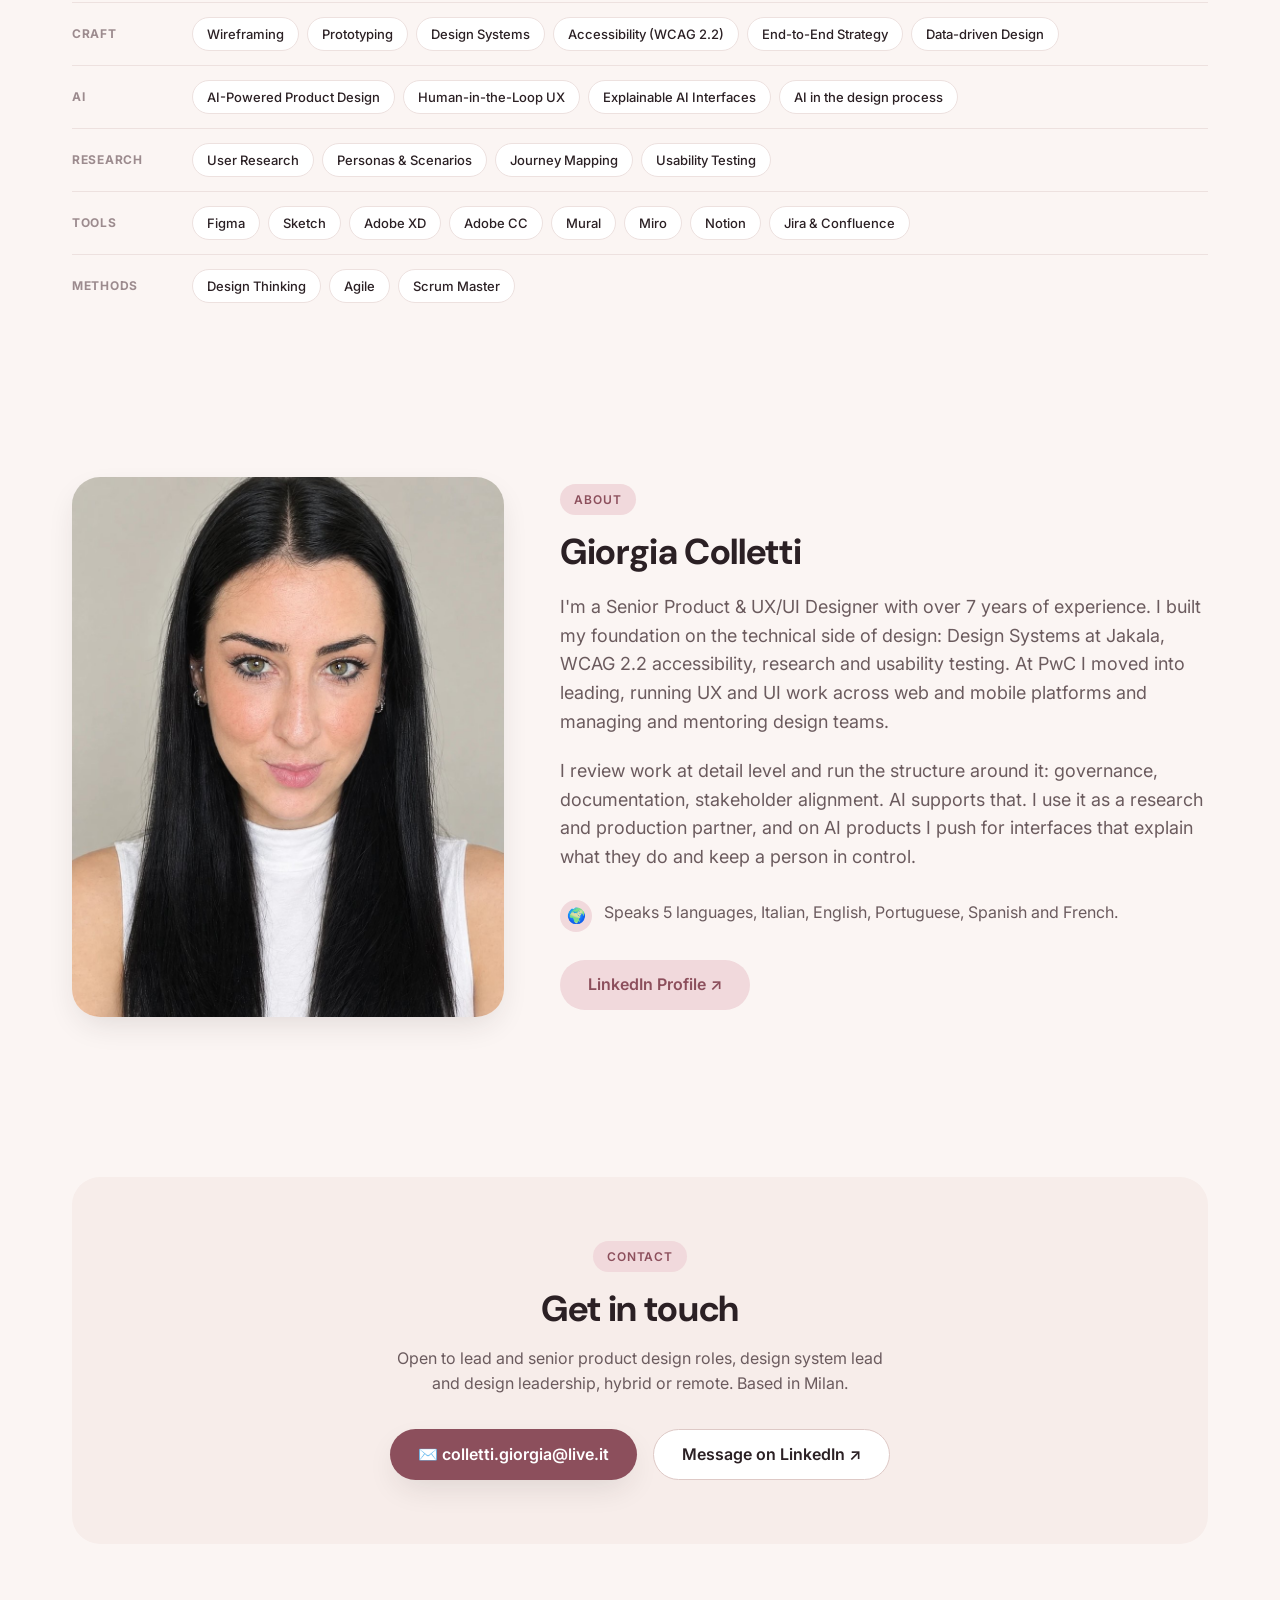
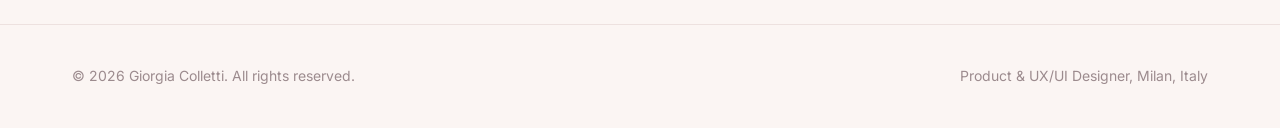
==== commit 935a849b: "Anonymise remaining clients (retail group, banking group) Rename the two case study pages to neutral" ====
--- a/index.html
+++ b/index.html
@@ -122,18 +122,18 @@
         <article class="work-card reveal">
           <div class="work-body">
             <div class="work-tags"><span>Product Design</span><span>Loyalty App</span><span>2024</span></div>
-            <h3>Unes: Omnichannel Loyalty App</h3>
-            <p class="work-desc">Designed registration, login and profile flows for Unes' loyalty app, backed by a dedicated Design System to keep the omnichannel experience consistent.</p>
-            <a href="work/unes-loyalty.html" class="work-link">View Case Study →</a>
+            <h3>Omnichannel Loyalty App</h3>
+            <p class="work-desc">Designed registration, login and profile flows for a major Italian retail group's loyalty app, backed by a dedicated Design System to keep the omnichannel experience consistent.</p>
+            <a href="work/retail-loyalty-app.html" class="work-link">View Case Study →</a>
           </div>
         </article>
 
         <article class="work-card reveal">
           <div class="work-body">
             <div class="work-tags"><span>Design System</span><span>Banking</span><span>2024</span></div>
-            <h3>UniCredit: Accessibility &amp; Design System</h3>
-            <p class="work-desc">Led accessibility remediation across UniCredit's mobile and web banking products, working within the BRICKS Design System and contributing a dedicated iconset.</p>
-            <a href="work/unicredit-accessibility.html" class="work-link">View Case Study →</a>
+            <h3>Banking Accessibility &amp; Design System</h3>
+            <p class="work-desc">Led accessibility remediation across the mobile and web products of a major European banking group, working within its Design System and contributing a dedicated iconset.</p>
+            <a href="work/banking-accessibility-design-system.html" class="work-link">View Case Study →</a>
           </div>
         </article>
 
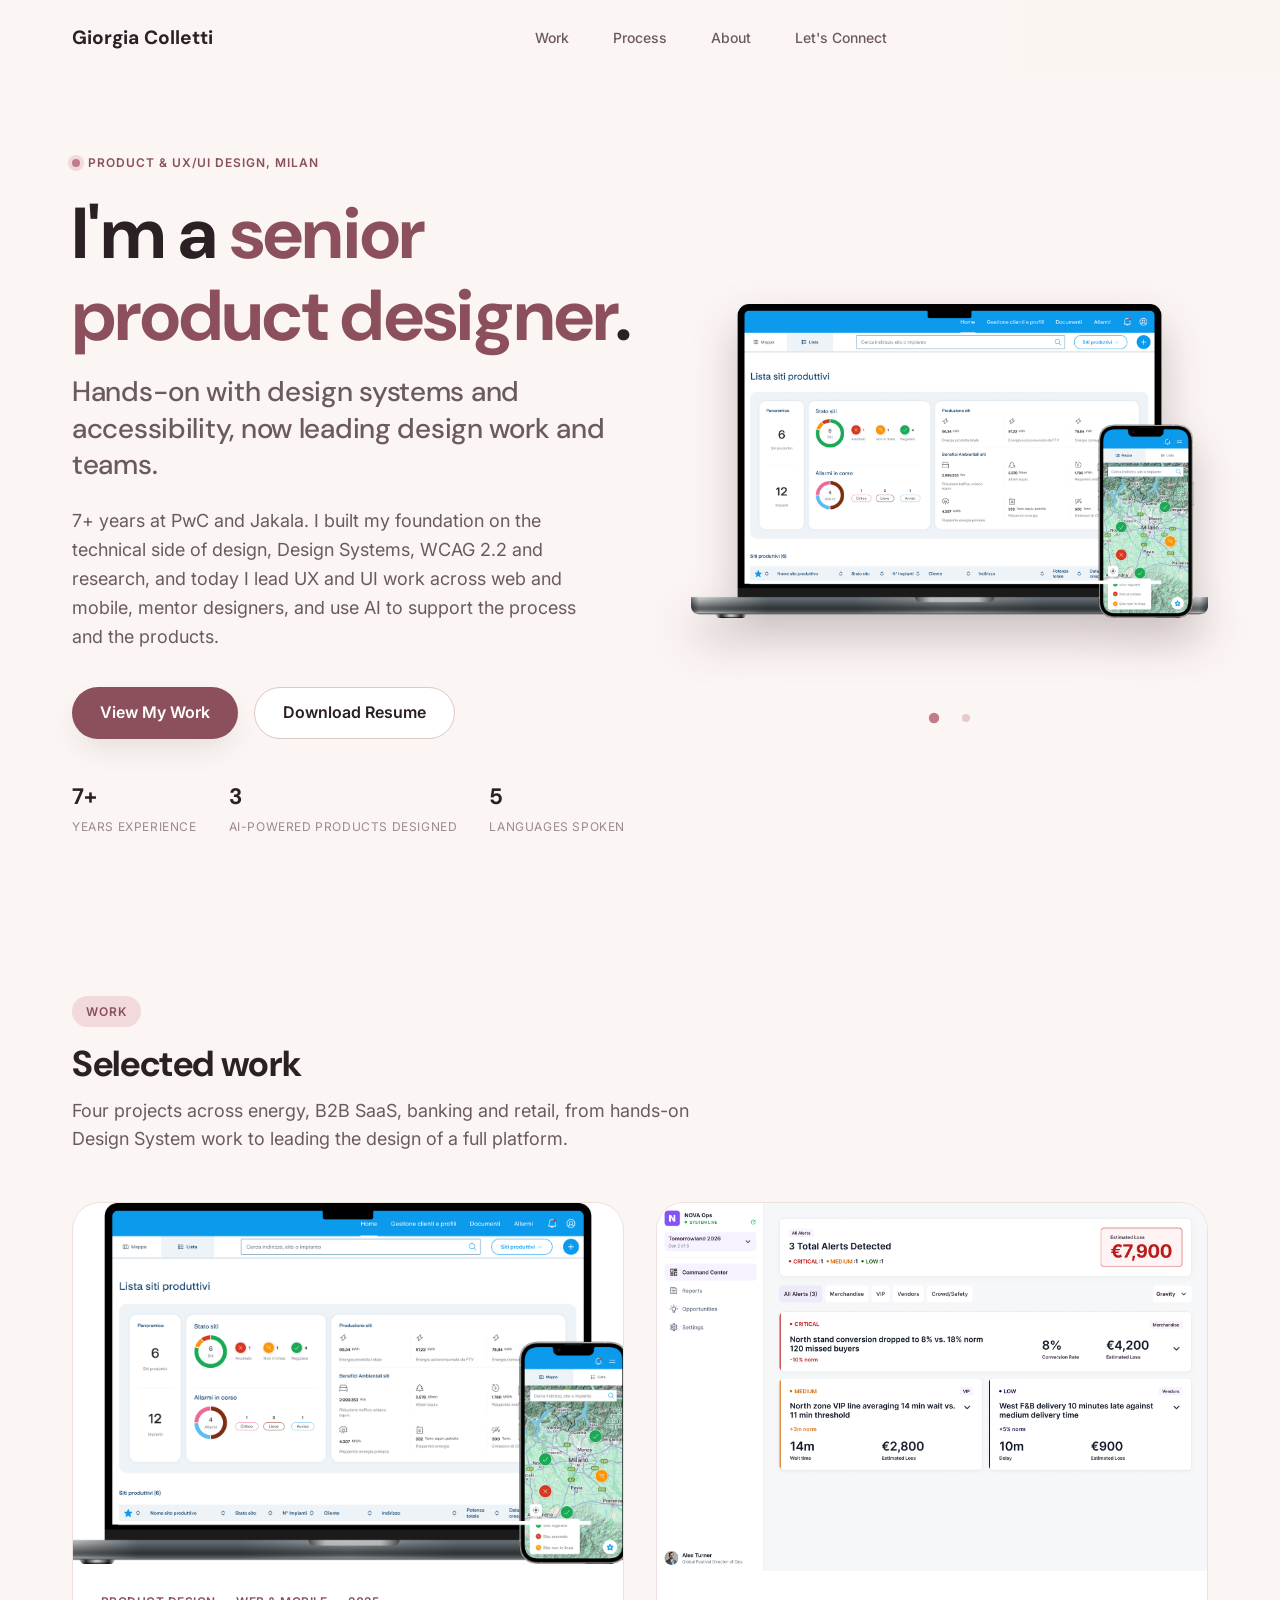
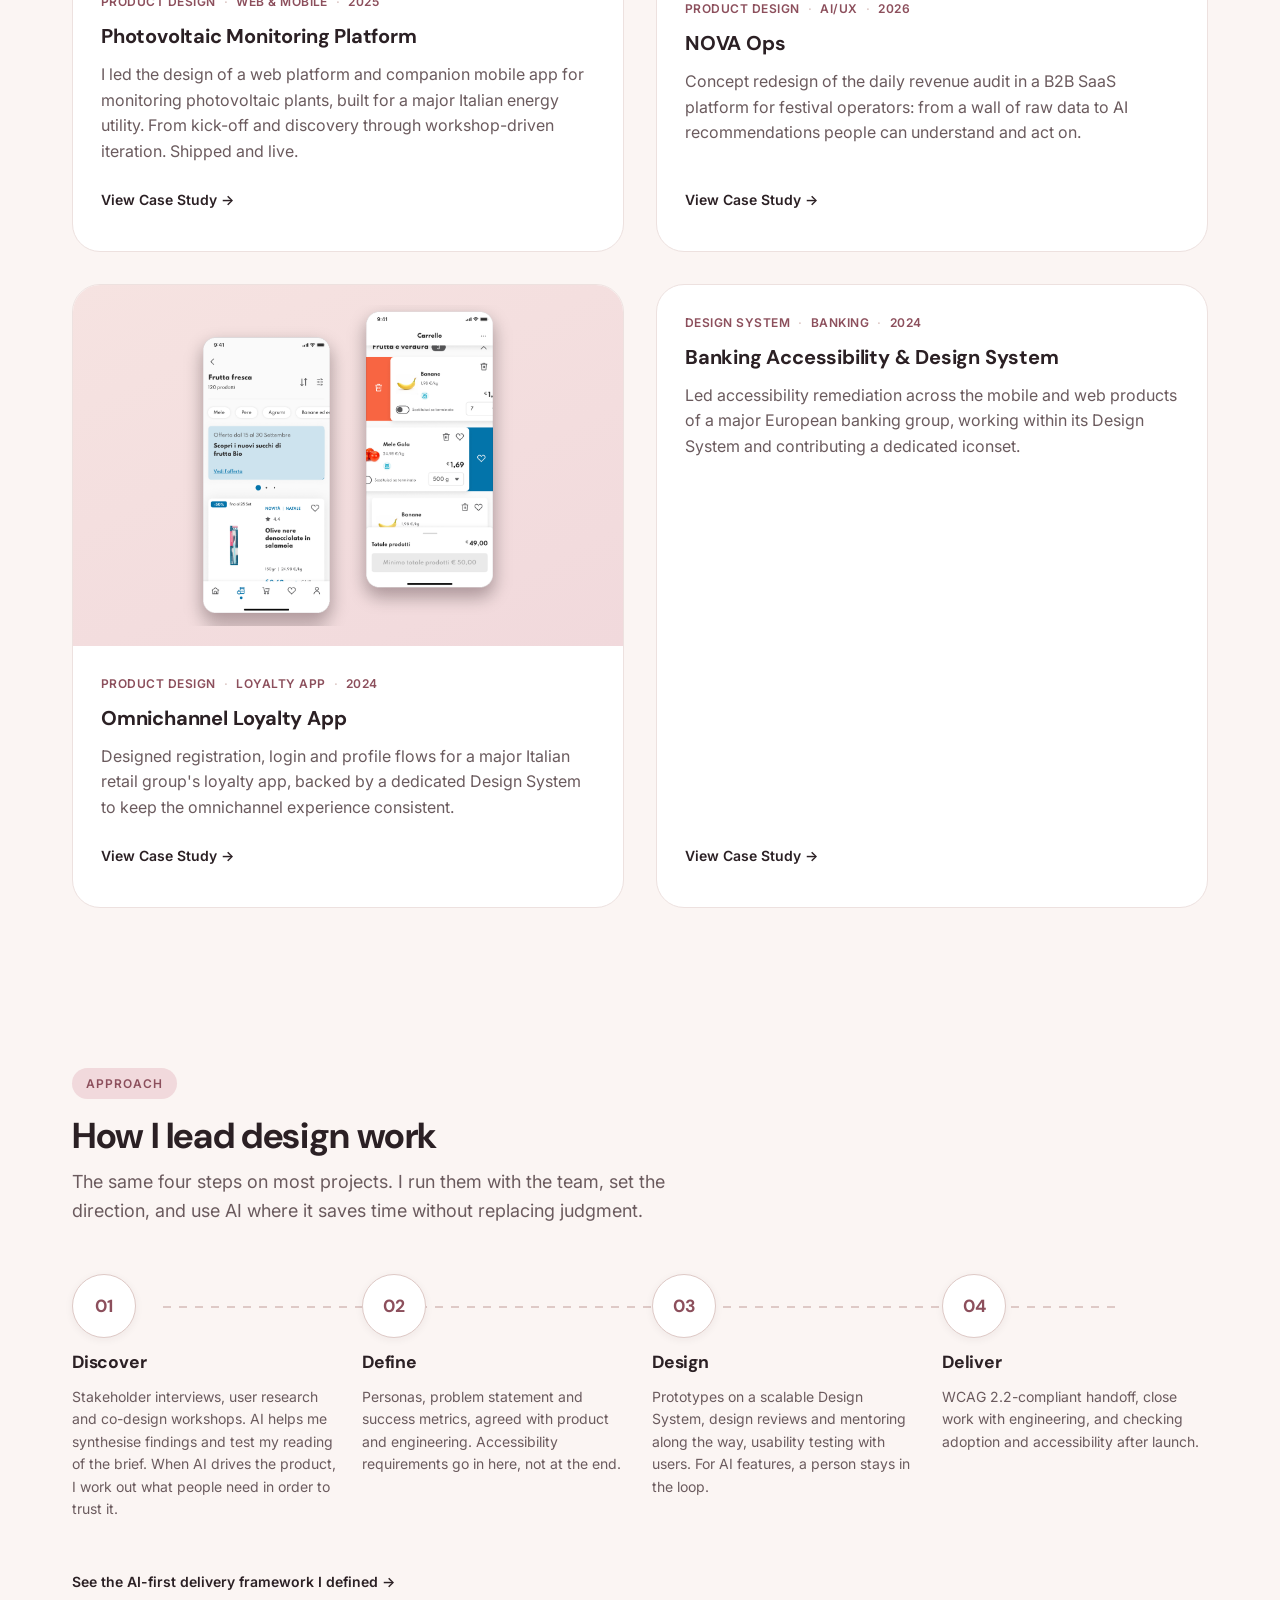
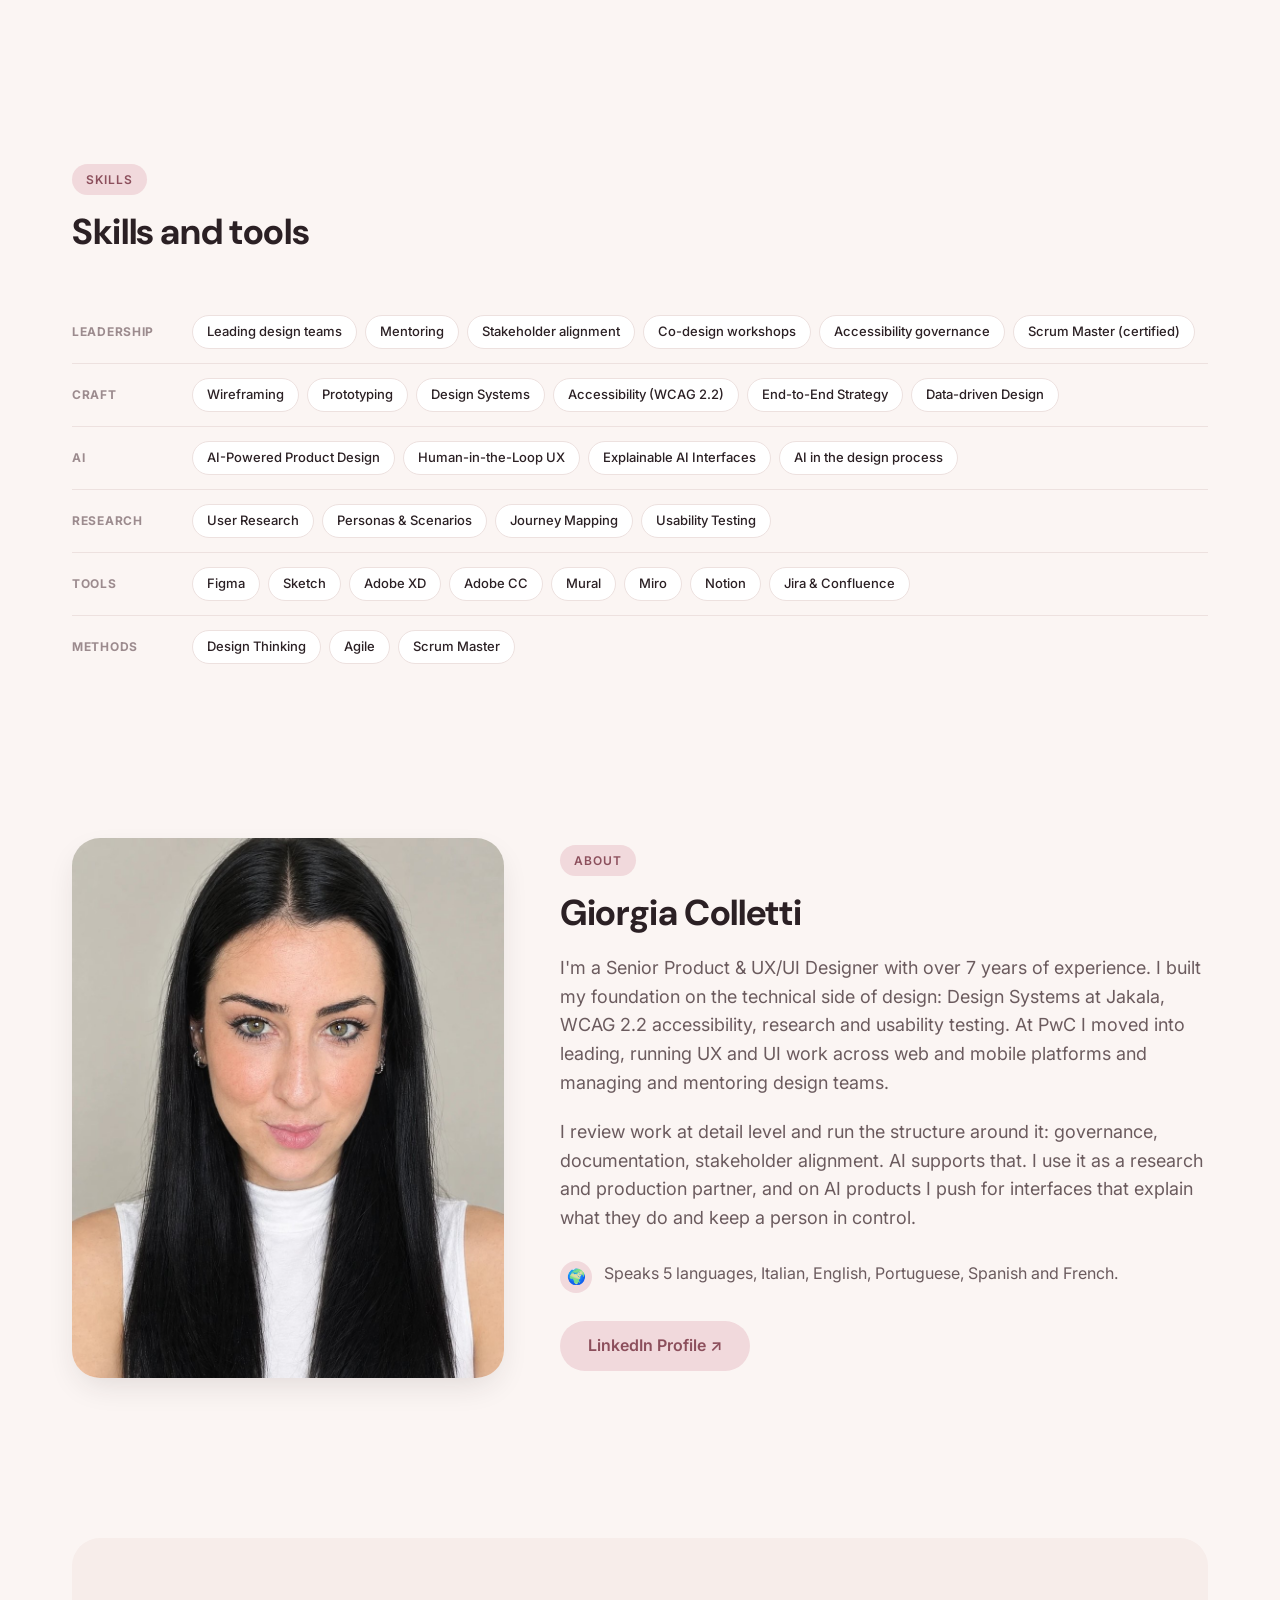
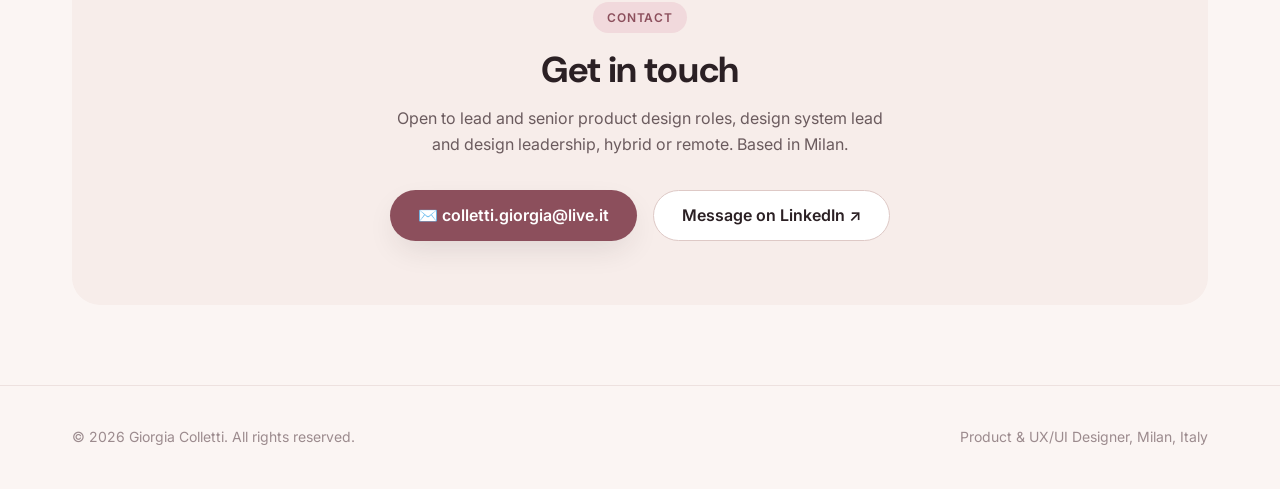
==== commit 0ec474ce: "Fill Retail and Banking case studies with real, anonymised content Retail: challenge, three UX princ" ====
--- a/index.html
+++ b/index.html
@@ -120,6 +120,9 @@
         </article>
 
         <article class="work-card reveal">
+          <div class="work-thumb is-contain">
+            <img src="assets/img/retail-loyalty-hero.png" alt="Two screens of the loyalty app: category page and cart">
+          </div>
           <div class="work-body">
             <div class="work-tags"><span>Product Design</span><span>Loyalty App</span><span>2024</span></div>
             <h3>Omnichannel Loyalty App</h3>
--- a/css/styles.css
+++ b/css/styles.css
@@ -586,6 +586,19 @@
 
 .work-thumb { aspect-ratio: 16 / 10.5; width: 100%; }
 
+.work-thumb.is-contain {
+  position: relative;
+  background: linear-gradient(155deg, var(--color-accent-soft), var(--color-primary-light));
+}
+
+.work-thumb.is-contain img {
+  position: absolute;
+  inset: 20px;
+  width: calc(100% - 40px);
+  height: calc(100% - 40px);
+  object-fit: contain;
+}
+
 .work-body { padding: 28px; display: flex; flex-direction: column; gap: 14px; flex: 1; }
 
 .work-tags {
@@ -1301,6 +1314,9 @@
   object-fit: contain;
 }
 
+.ds-gallery.is-tall .ds-card-image { min-height: 0; }
+.ds-gallery.is-tall .ds-card-image img { max-height: 560px; }
+
 .ds-caption {
   text-align: center;
   font-size: var(--fs-sm);
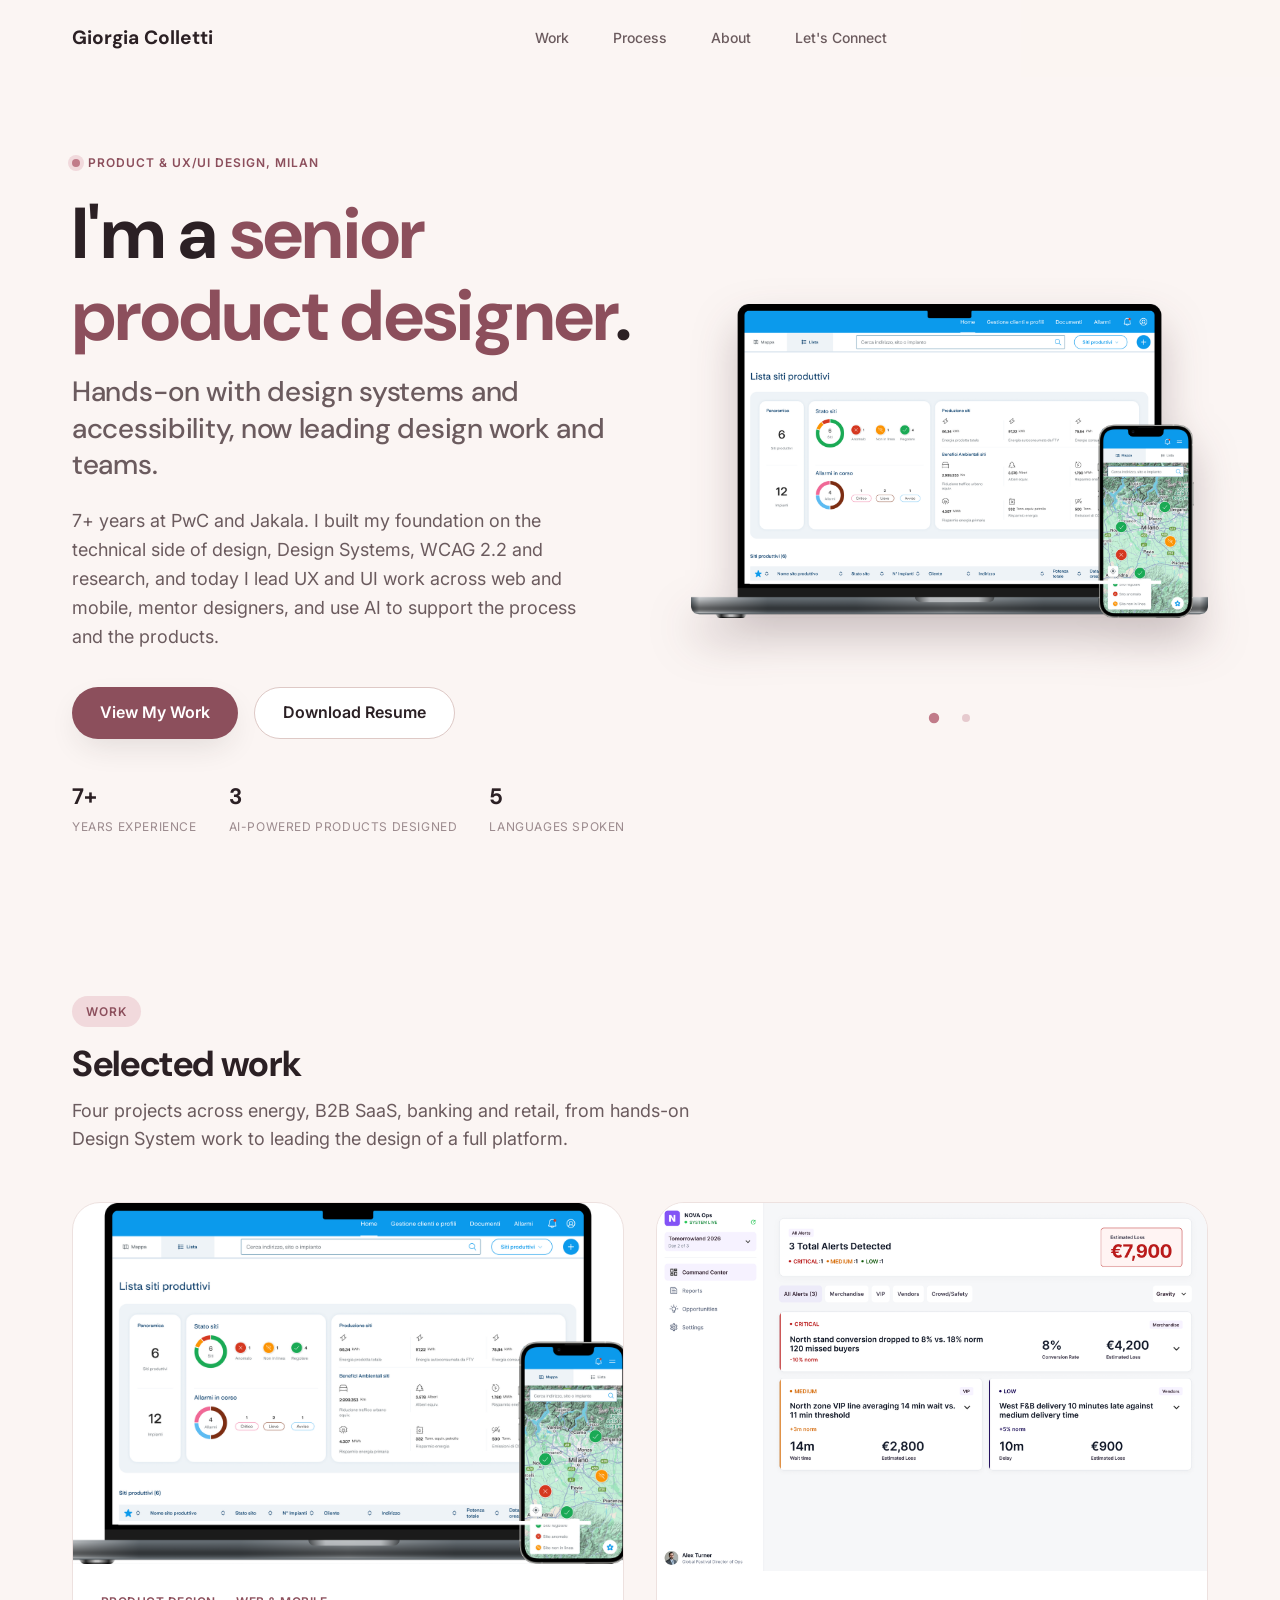
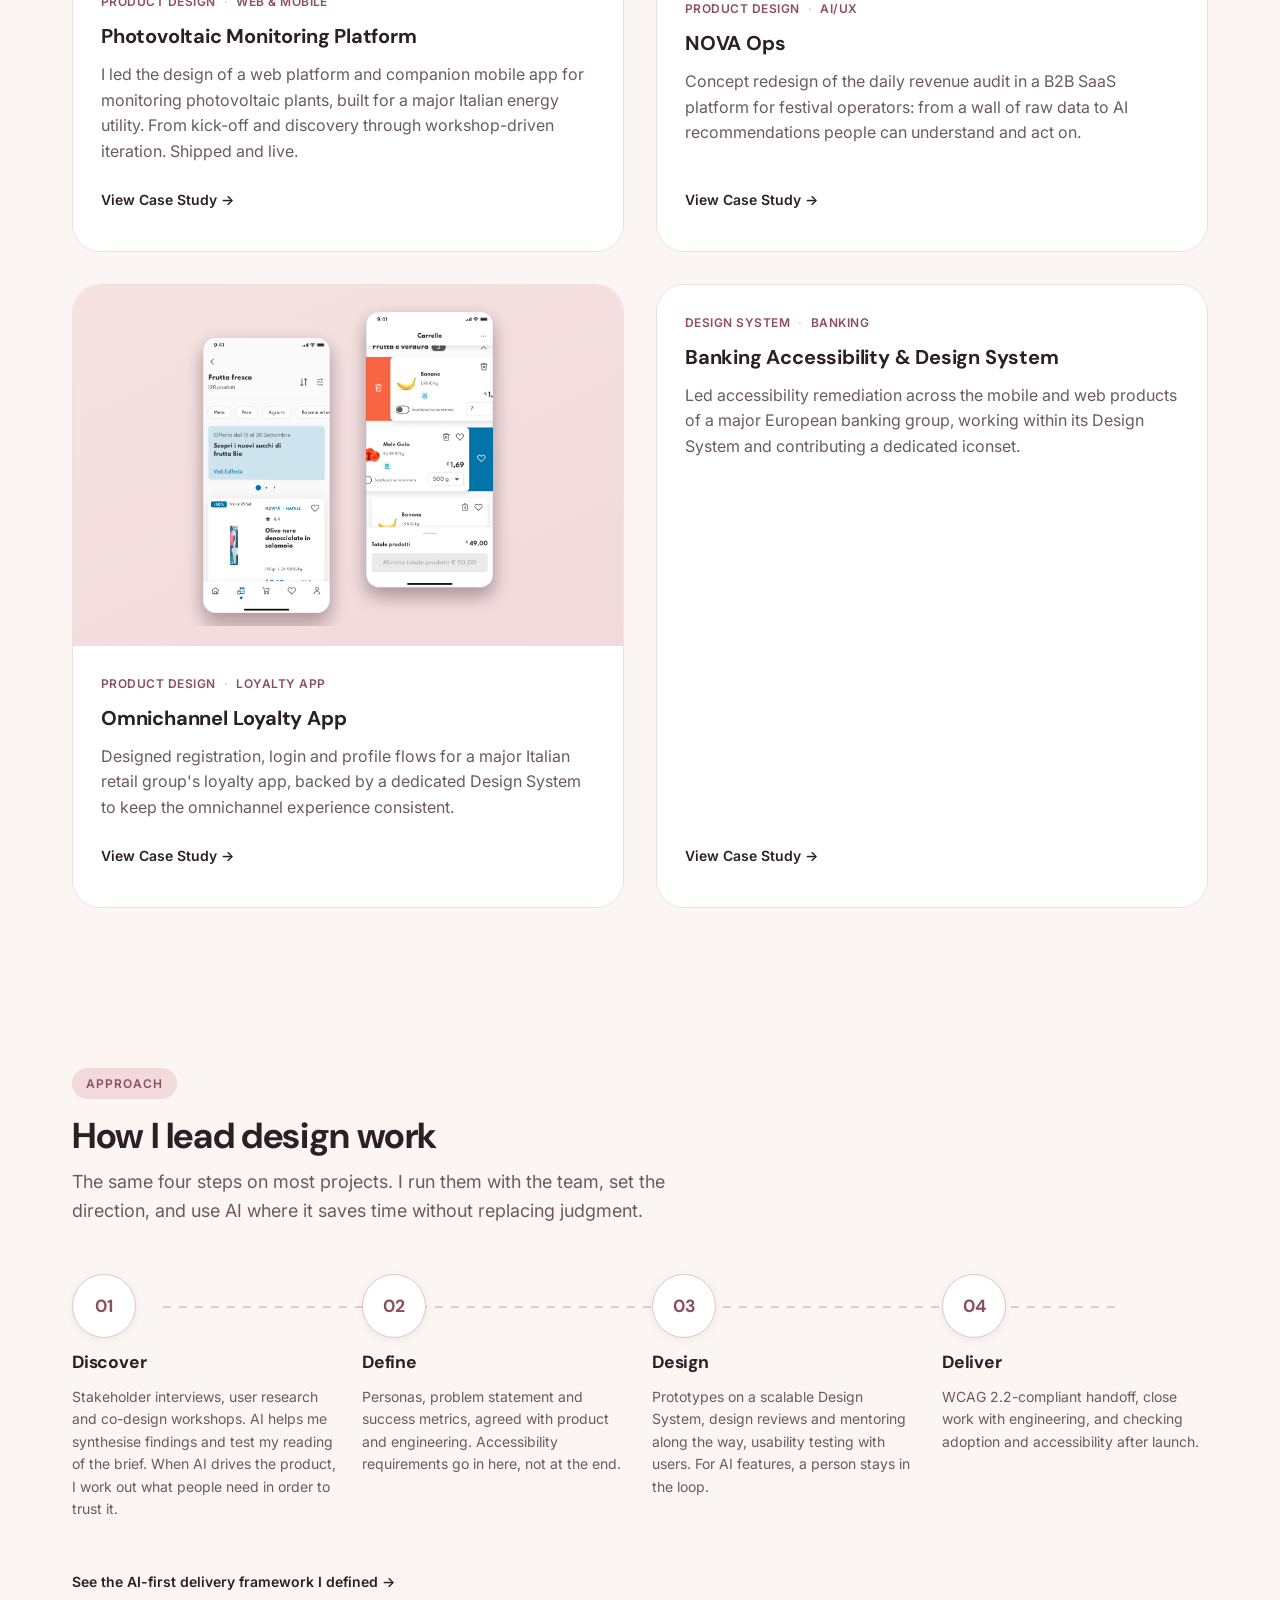
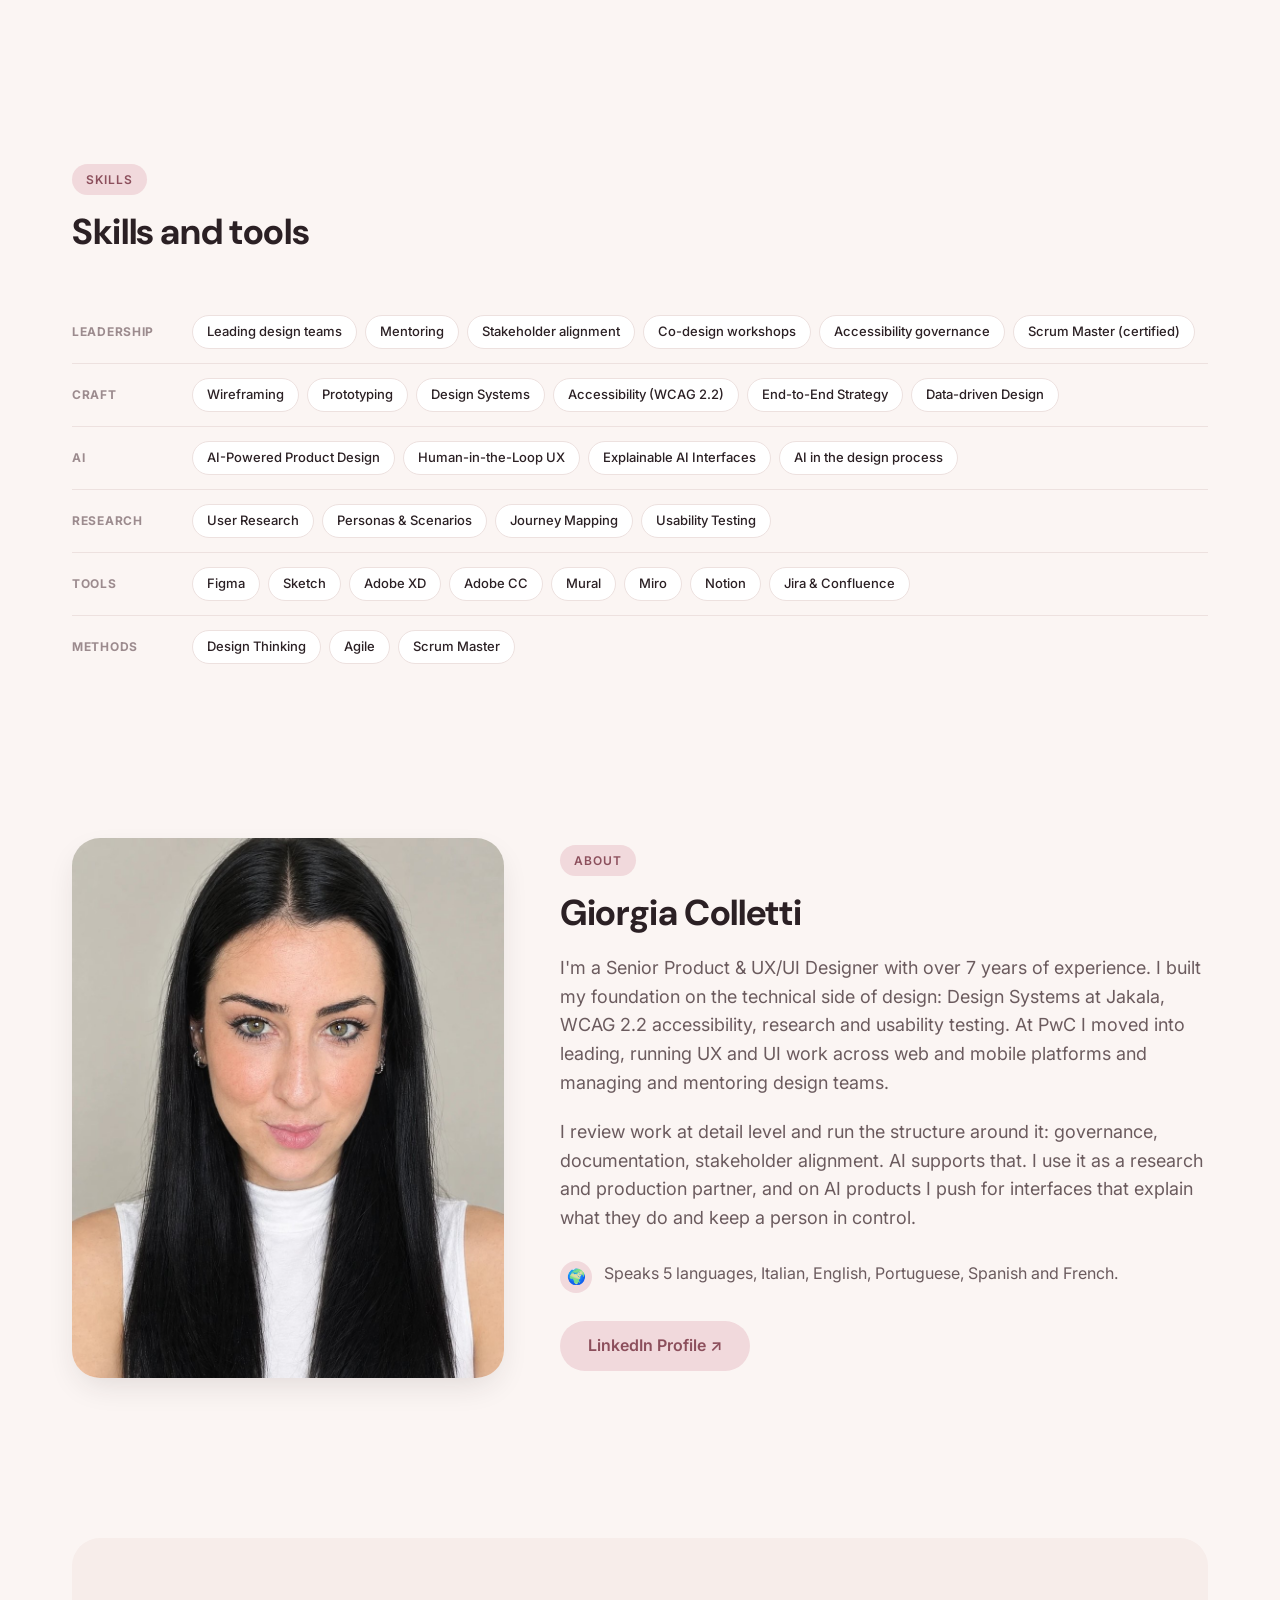
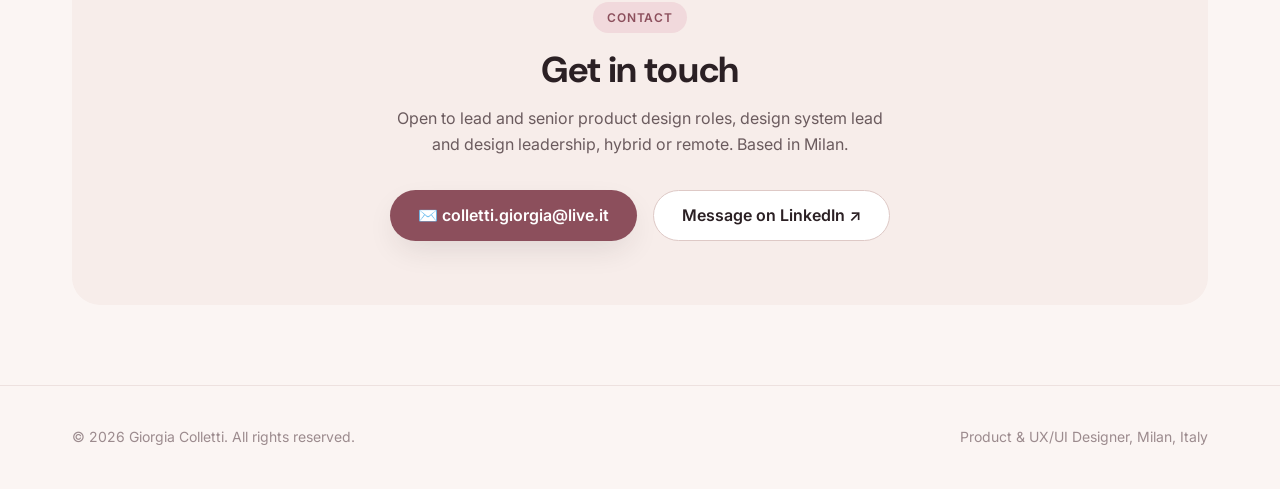
==== commit adf69708: "Remove project years from tags and the roadmap sentence Co-Authored-By: Claude Sonnet 5.5 <noreply@a" ====
--- a/index.html
+++ b/index.html
@@ -100,7 +100,7 @@
             <img src="assets/img/photovoltaic-platform-cover.png" alt="Photovoltaic Monitoring Platform shown on desktop and mobile" style="width:100%;height:100%;object-fit:cover;">
           </div>
           <div class="work-body">
-            <div class="work-tags"><span>Product Design</span><span>Web &amp; Mobile</span><span>2025</span></div>
+            <div class="work-tags"><span>Product Design</span><span>Web &amp; Mobile</span></div>
             <h3>Photovoltaic Monitoring Platform</h3>
             <p class="work-desc">I led the design of a web platform and companion mobile app for monitoring photovoltaic plants, built for a major Italian energy utility. From kick-off and discovery through workshop-driven iteration. Shipped and live.</p>
             <a href="work/photovoltaic-monitoring-platform.html" class="work-link">View Case Study →</a>
@@ -112,7 +112,7 @@
             <img src="assets/img/nova-command-center.png" alt="NOVA Ops Command Center screen showing prioritized alerts and today's estimated loss" style="width:100%;height:100%;object-fit:cover;">
           </div>
           <div class="work-body">
-            <div class="work-tags"><span>Product Design</span><span>AI/UX</span><span>2026</span></div>
+            <div class="work-tags"><span>Product Design</span><span>AI/UX</span></div>
             <h3>NOVA Ops</h3>
             <p class="work-desc">Concept redesign of the daily revenue audit in a B2B SaaS platform for festival operators: from a wall of raw data to AI recommendations people can understand and act on.</p>
             <a href="work/nova-ops.html" class="work-link">View Case Study →</a>
@@ -124,7 +124,7 @@
             <img src="assets/img/retail-loyalty-hero.png" alt="Two screens of the loyalty app: category page and cart">
           </div>
           <div class="work-body">
-            <div class="work-tags"><span>Product Design</span><span>Loyalty App</span><span>2024</span></div>
+            <div class="work-tags"><span>Product Design</span><span>Loyalty App</span></div>
             <h3>Omnichannel Loyalty App</h3>
             <p class="work-desc">Designed registration, login and profile flows for a major Italian retail group's loyalty app, backed by a dedicated Design System to keep the omnichannel experience consistent.</p>
             <a href="work/retail-loyalty-app.html" class="work-link">View Case Study →</a>
@@ -133,7 +133,7 @@
 
         <article class="work-card reveal">
           <div class="work-body">
-            <div class="work-tags"><span>Design System</span><span>Banking</span><span>2024</span></div>
+            <div class="work-tags"><span>Design System</span><span>Banking</span></div>
             <h3>Banking Accessibility &amp; Design System</h3>
             <p class="work-desc">Led accessibility remediation across the mobile and web products of a major European banking group, working within its Design System and contributing a dedicated iconset.</p>
             <a href="work/banking-accessibility-design-system.html" class="work-link">View Case Study →</a>
